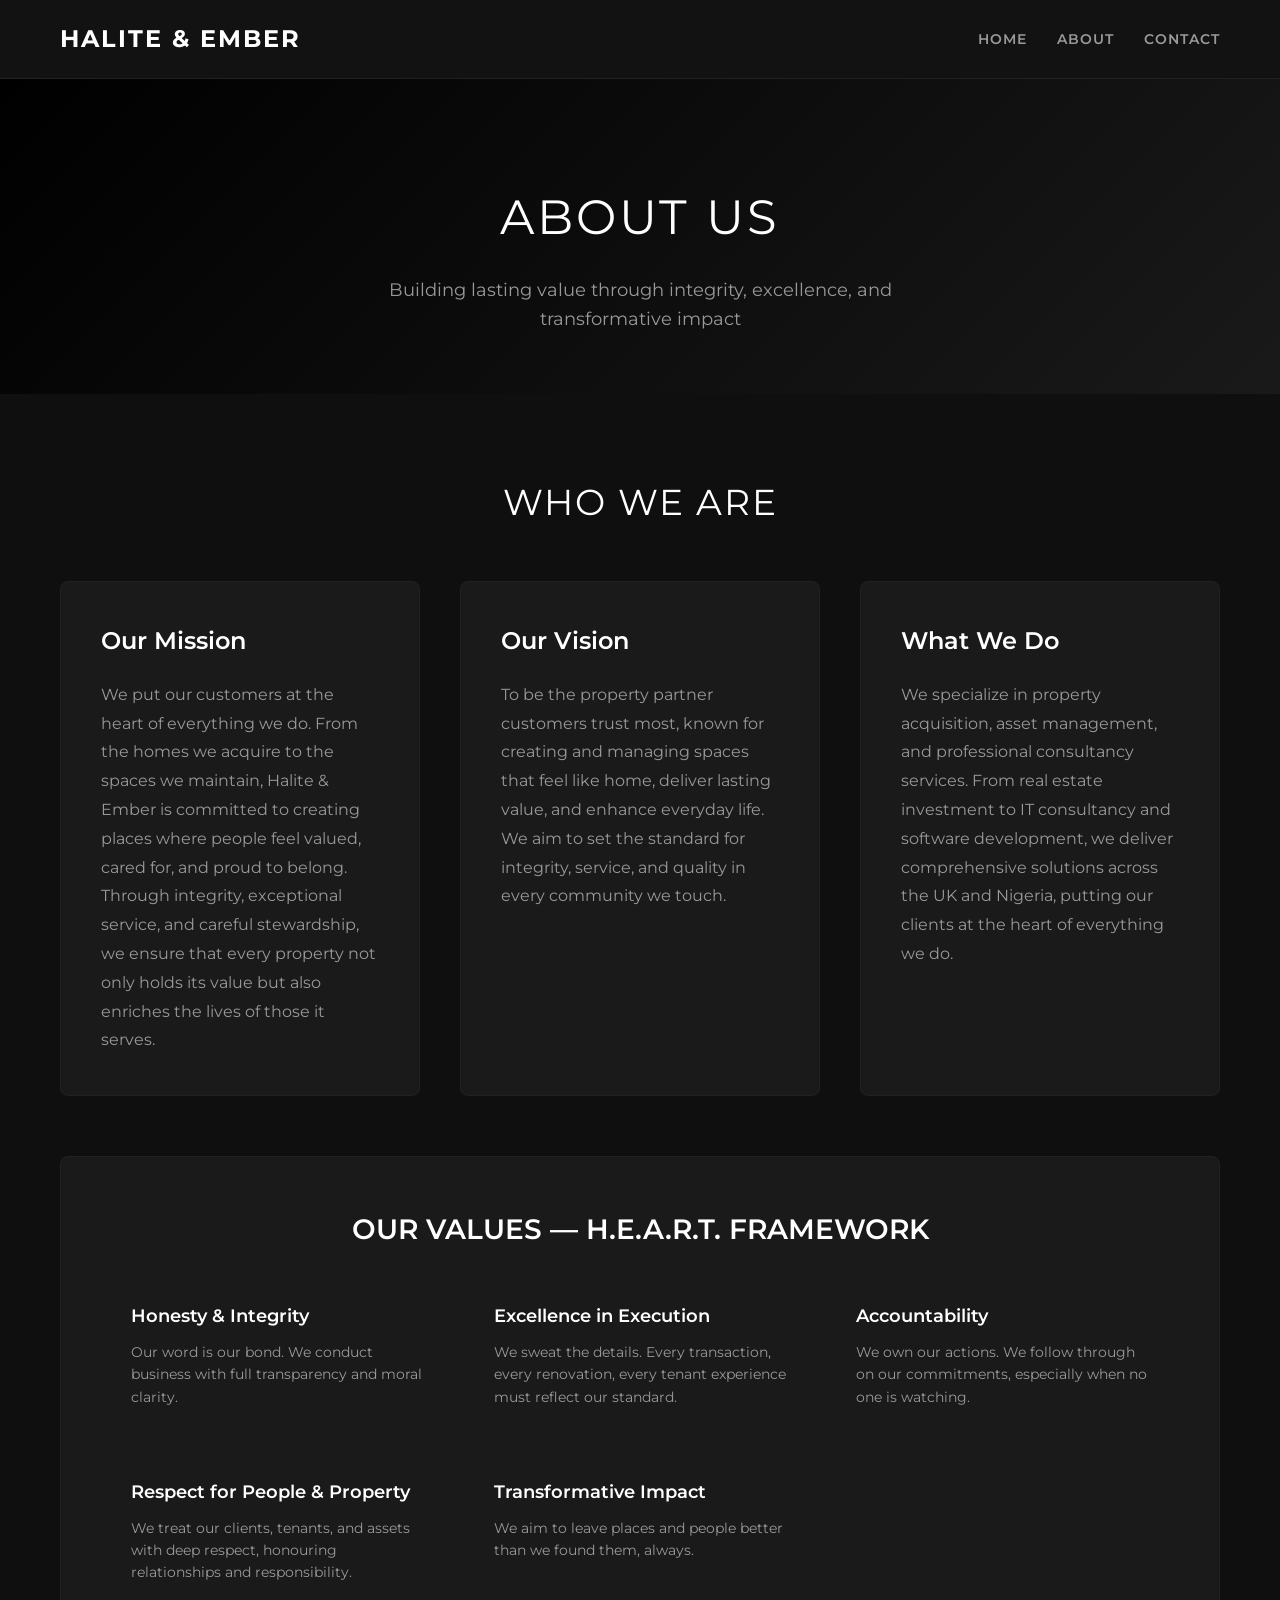
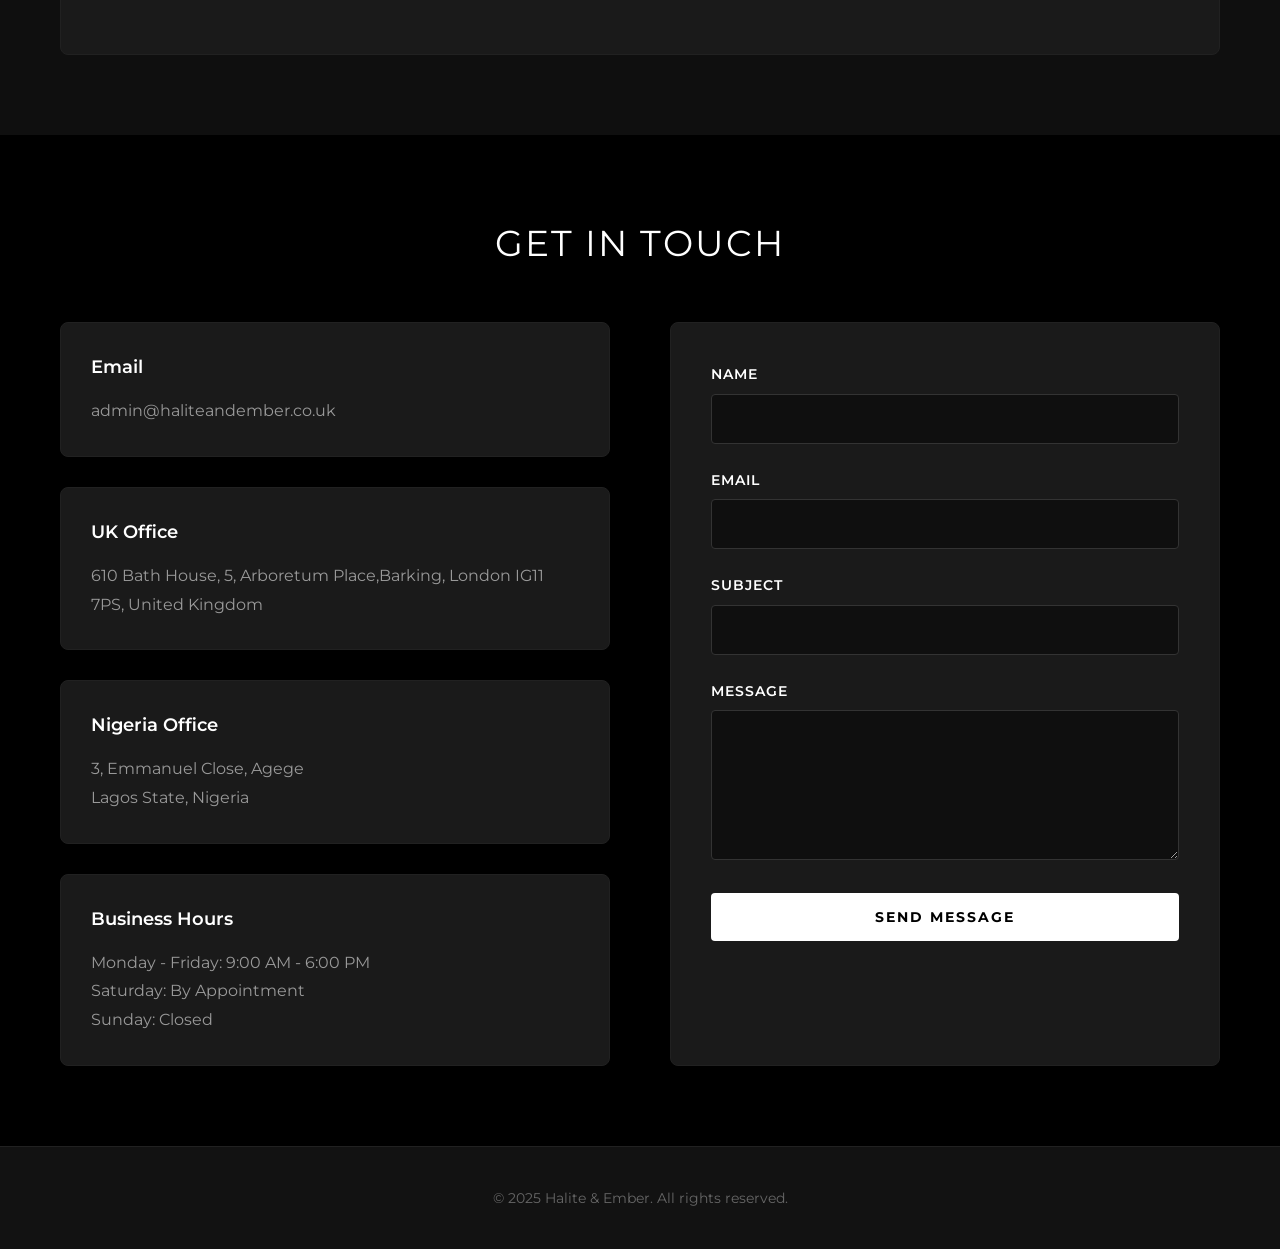
==== about/index.html @ 89ca10cd "initial commit" ====
<!DOCTYPE html>
<html lang="en">
<head>
    <meta charset="UTF-8">
    <meta name="viewport" content="width=device-width, initial-scale=1.0">
    <title>About & Contact | Halite & Ember</title>
    
    <!--=============== GOOGLE FONTS ===============-->
    <link href="https://fonts.googleapis.com/css2?family=Montserrat:wght@400;600;700&display=swap" rel="stylesheet">
    
    <style>
        :root {
            --title-color: hsl(0, 0%, 100%);
            --text-color: hsl(0, 0%, 60%);
            --body-color: hsl(0, 0%, 0%);
            --card-bg: hsl(0, 0%, 10%);
            --border-color: hsl(0, 0%, 13%);
            --hover-border: hsl(0, 0%, 27%);
            
            --body-font: "Montserrat", sans-serif;
            --font-regular: 400;
            --font-semi-bold: 600;
            --font-bold: 700;
        }

        * {
            margin: 0;
            padding: 0;
            box-sizing: border-box;
        }

        body {
            font-family: var(--body-font);
            background: var(--body-color);
            color: var(--text-color);
            line-height: 1.6;
            font-weight: var(--font-regular);
        }

        .container {
            max-width: 1200px;
            margin: 0 auto;
            padding: 0 20px;
        }

        /* Header */
        header {
            background: hsl(0, 0%, 7%);
            padding: 20px 0;
            border-bottom: 1px solid var(--border-color);
        }

        nav {
            display: flex;
            justify-content: space-between;
            align-items: center;
        }

        .logo {
            font-size: 24px;
            font-weight: var(--font-bold);
            color: var(--title-color);
            text-decoration: none;
            letter-spacing: 2px;
        }

        .nav-links {
            display: flex;
            gap: 30px;
            list-style: none;
        }

        .nav-links a {
            color: var(--text-color);
            text-decoration: none;
            font-size: 14px;
            font-weight: var(--font-semi-bold);
            letter-spacing: 1px;
            transition: color 0.3s;
        }

        .nav-links a:hover {
            color: var(--title-color);
        }

        /* Hero Section */
        .hero {
            padding: 100px 0 60px;
            text-align: center;
            background: linear-gradient(135deg, var(--body-color) 0%, hsl(0, 0%, 10%) 100%);
        }

        .hero h1 {
            font-size: 48px;
            margin-bottom: 20px;
            color: var(--title-color);
            font-weight: var(--font-regular);
            letter-spacing: 3px;
        }

        .hero p {
            font-size: 18px;
            color: var(--text-color);
            max-width: 600px;
            margin: 0 auto;
        }

        /* About Section */
        .about {
            padding: 80px 0;
            background: hsl(0, 0%, 6%);
        }

        .section-title {
            font-size: 36px;
            margin-bottom: 50px;
            text-align: center;
            color: var(--title-color);
            font-weight: var(--font-regular);
            letter-spacing: 2px;
        }

        .about-grid {
            display: grid;
            grid-template-columns: repeat(auto-fit, minmax(300px, 1fr));
            gap: 40px;
            margin-bottom: 60px;
        }

        .about-card {
            background: var(--card-bg);
            padding: 40px;
            border-radius: 8px;
            border: 1px solid var(--border-color);
            transition: transform 0.3s, border-color 0.3s;
        }

        .about-card:hover {
            transform: translateY(-5px);
            border-color: var(--hover-border);
        }

        .about-card h3 {
            font-size: 24px;
            margin-bottom: 20px;
            color: var(--title-color);
            font-weight: var(--font-semi-bold);
        }

        .about-card p {
            color: var(--text-color);
            line-height: 1.8;
        }

        .values {
            background: var(--card-bg);
            padding: 50px;
            border-radius: 8px;
            border: 1px solid var(--border-color);
        }

        .values h3 {
            font-size: 28px;
            margin-bottom: 30px;
            color: var(--title-color);
            text-align: center;
            font-weight: var(--font-semi-bold);
        }

        .values-list {
            display: grid;
            grid-template-columns: repeat(auto-fit, minmax(250px, 1fr));
            gap: 30px;
        }

        .value-item {
            padding: 20px;
        }

        .value-item h4 {
            font-size: 18px;
            margin-bottom: 10px;
            color: var(--title-color);
            font-weight: var(--font-semi-bold);
        }

        .value-item p {
            color: var(--text-color);
            font-size: 14px;
        }

        /* Contact Section */
        .contact {
            padding: 80px 0;
            background: var(--body-color);
        }

        .contact-grid {
            display: grid;
            grid-template-columns: 1fr 1fr;
            gap: 60px;
            margin-top: 50px;
        }

        .contact-info {
            display: flex;
            flex-direction: column;
            gap: 30px;
        }

        .info-item {
            background: var(--card-bg);
            padding: 30px;
            border-radius: 8px;
            border: 1px solid var(--border-color);
        }

        .info-item h4 {
            font-size: 18px;
            margin-bottom: 15px;
            color: var(--title-color);
            font-weight: var(--font-semi-bold);
        }

        .info-item p {
            color: var(--text-color);
            line-height: 1.8;
        }

        .info-item a {
            color: var(--text-color);
            text-decoration: none;
            transition: color 0.3s;
        }

        .info-item a:hover {
            color: var(--title-color);
        }

        /* Form */
        .contact-form {
            background: var(--card-bg);
            padding: 40px;
            border-radius: 8px;
            border: 1px solid var(--border-color);
        }

        .form-group {
            margin-bottom: 25px;
        }

        .form-group label {
            display: block;
            margin-bottom: 8px;
            color: var(--title-color);
            font-size: 14px;
            font-weight: var(--font-semi-bold);
            letter-spacing: 1px;
        }

        .form-group input,
        .form-group textarea {
            width: 100%;
            padding: 15px;
            background: hsl(0, 0%, 6%);
            border: 1px solid hsl(0, 0%, 20%);
            border-radius: 4px;
            color: var(--title-color);
            font-size: 14px;
            font-family: var(--body-font);
            transition: border-color 0.3s;
        }

        .form-group input:focus,
        .form-group textarea:focus {
            outline: none;
            border-color: hsl(0, 0%, 33%);
        }

        .form-group textarea {
            min-height: 150px;
            resize: vertical;
        }

        .submit-btn {
            width: 100%;
            padding: 15px;
            background: var(--title-color);
            color: var(--body-color);
            border: none;
            border-radius: 4px;
            font-size: 14px;
            font-weight: var(--font-bold);
            font-family: var(--body-font);
            letter-spacing: 2px;
            cursor: pointer;
            transition: background 0.3s;
        }

        .submit-btn:hover {
            background: hsl(0, 0%, 90%);
        }

        /* Footer */
        footer {
            background: hsl(0, 0%, 7%);
            padding: 40px 0;
            text-align: center;
            border-top: 1px solid var(--border-color);
        }

        footer p {
            color: hsl(0, 0%, 40%);
            font-size: 14px;
        }

        /* Responsive */
        @media (max-width: 768px) {
            .hero h1 {
                font-size: 32px;
            }

            .contact-grid {
                grid-template-columns: 1fr;
            }

            .nav-links {
                gap: 15px;
            }
        }
    </style>
</head>
<body>
    <!-- Header -->
    <header>
        <nav class="container">
            <a href="/" class="logo">HALITE & EMBER</a>
            <ul class="nav-links">
                <li><a href="/">HOME</a></li>
                <li><a href="#about">ABOUT</a></li>
                <li><a href="#contact">CONTACT</a></li>
            </ul>
        </nav>
    </header>

    <!-- Hero -->
    <section class="hero">
        <div class="container">
            <h1>ABOUT US</h1>
            <p>Building lasting value through integrity, excellence, and transformative impact</p>
        </div>
    </section>

    <!-- About Section -->
    <section class="about" id="about">
        <div class="container">
            <h2 class="section-title">WHO WE ARE</h2>
            
            <div class="about-grid">
                <div class="about-card">
                    <h3>Our Mission</h3>
                    <p>We put our customers at the heart of everything we do. From the homes we acquire to the spaces we maintain, Halite & Ember is committed to creating places where people feel valued, cared for, and proud to belong. Through integrity, exceptional service, and careful stewardship, we ensure that every property not only holds its value but also enriches the lives of those it serves.</p>
                </div>

                <div class="about-card">
                    <h3>Our Vision</h3>
                    <p>To be the property partner customers trust most, known for creating and managing spaces that feel like home, deliver lasting value, and enhance everyday life. We aim to set the standard for integrity, service, and quality in every community we touch.</p>
                </div>

                <div class="about-card">
                    <h3>What We Do</h3>
                    <p>We specialize in property acquisition, asset management, and professional consultancy services. From real estate investment to IT consultancy and software development, we deliver comprehensive solutions across the UK and Nigeria, putting our clients at the heart of everything we do.</p>
                </div>
            </div>

            <div class="values">
                <h3>OUR VALUES — H.E.A.R.T. FRAMEWORK</h3>
                <div class="values-list">
                    <div class="value-item">
                        <h4>Honesty & Integrity</h4>
                        <p>Our word is our bond. We conduct business with full transparency and moral clarity.</p>
                    </div>
                    <div class="value-item">
                        <h4>Excellence in Execution</h4>
                        <p>We sweat the details. Every transaction, every renovation, every tenant experience must reflect our standard.</p>
                    </div>
                    <div class="value-item">
                        <h4>Accountability</h4>
                        <p>We own our actions. We follow through on our commitments, especially when no one is watching.</p>
                    </div>
                    <div class="value-item">
                        <h4>Respect for People & Property</h4>
                        <p>We treat our clients, tenants, and assets with deep respect, honouring relationships and responsibility.</p>
                    </div>
                    <div class="value-item">
                        <h4>Transformative Impact</h4>
                        <p>We aim to leave places and people better than we found them, always.</p>
                    </div>
                </div>
            </div>
        </div>
    </section>

    <!-- Contact Section -->
    <section class="contact" id="contact">
        <div class="container">
            <h2 class="section-title">GET IN TOUCH</h2>
            
            <div class="contact-grid">
                <div class="contact-info">
                    <div class="info-item">
                        <h4>Email</h4>
                        <p><a href="mailto:admin@haliteandember.co.uk">admin@haliteandember.co.uk</a></p>
                    </div>

                    <div class="info-item">
                        <h4>UK Office</h4>
                        <p>
                            610 Bath House, 5, Arboretum Place,Barking, 
                            London IG11 7PS, United Kingdom
                        </p>
                    </div>

                    <div class="info-item">
                        <h4>Nigeria Office</h4>
                        <p>3, Emmanuel Close, Agege<br>Lagos State, Nigeria</p>
                    </div>

                    <div class="info-item">
                        <h4>Business Hours</h4>
                        <p>Monday - Friday: 9:00 AM - 6:00 PM<br>
                        Saturday: By Appointment<br>
                        Sunday: Closed</p>
                    </div>
                </div>

                <div class="contact-form">
                    <form>
                        <div class="form-group">
                            <label for="name">NAME</label>
                            <input type="text" id="name" name="name" required>
                        </div>

                        <div class="form-group">
                            <label for="email">EMAIL</label>
                            <input type="email" id="email" name="email" required>
                        </div>

                        <div class="form-group">
                            <label for="subject">SUBJECT</label>
                            <input type="text" id="subject" name="subject" required>
                        </div>

                        <div class="form-group">
                            <label for="message">MESSAGE</label>
                            <textarea id="message" name="message" required></textarea>
                        </div>

                        <button type="submit" class="submit-btn">SEND MESSAGE</button>
                    </form>
                </div>
            </div>
        </div>
    </section>

    <!-- Footer -->
    <footer>
        <div class="container">
            <p>&copy; 2025 Halite & Ember. All rights reserved.</p>
        </div>
    </footer>
</body>
</html>
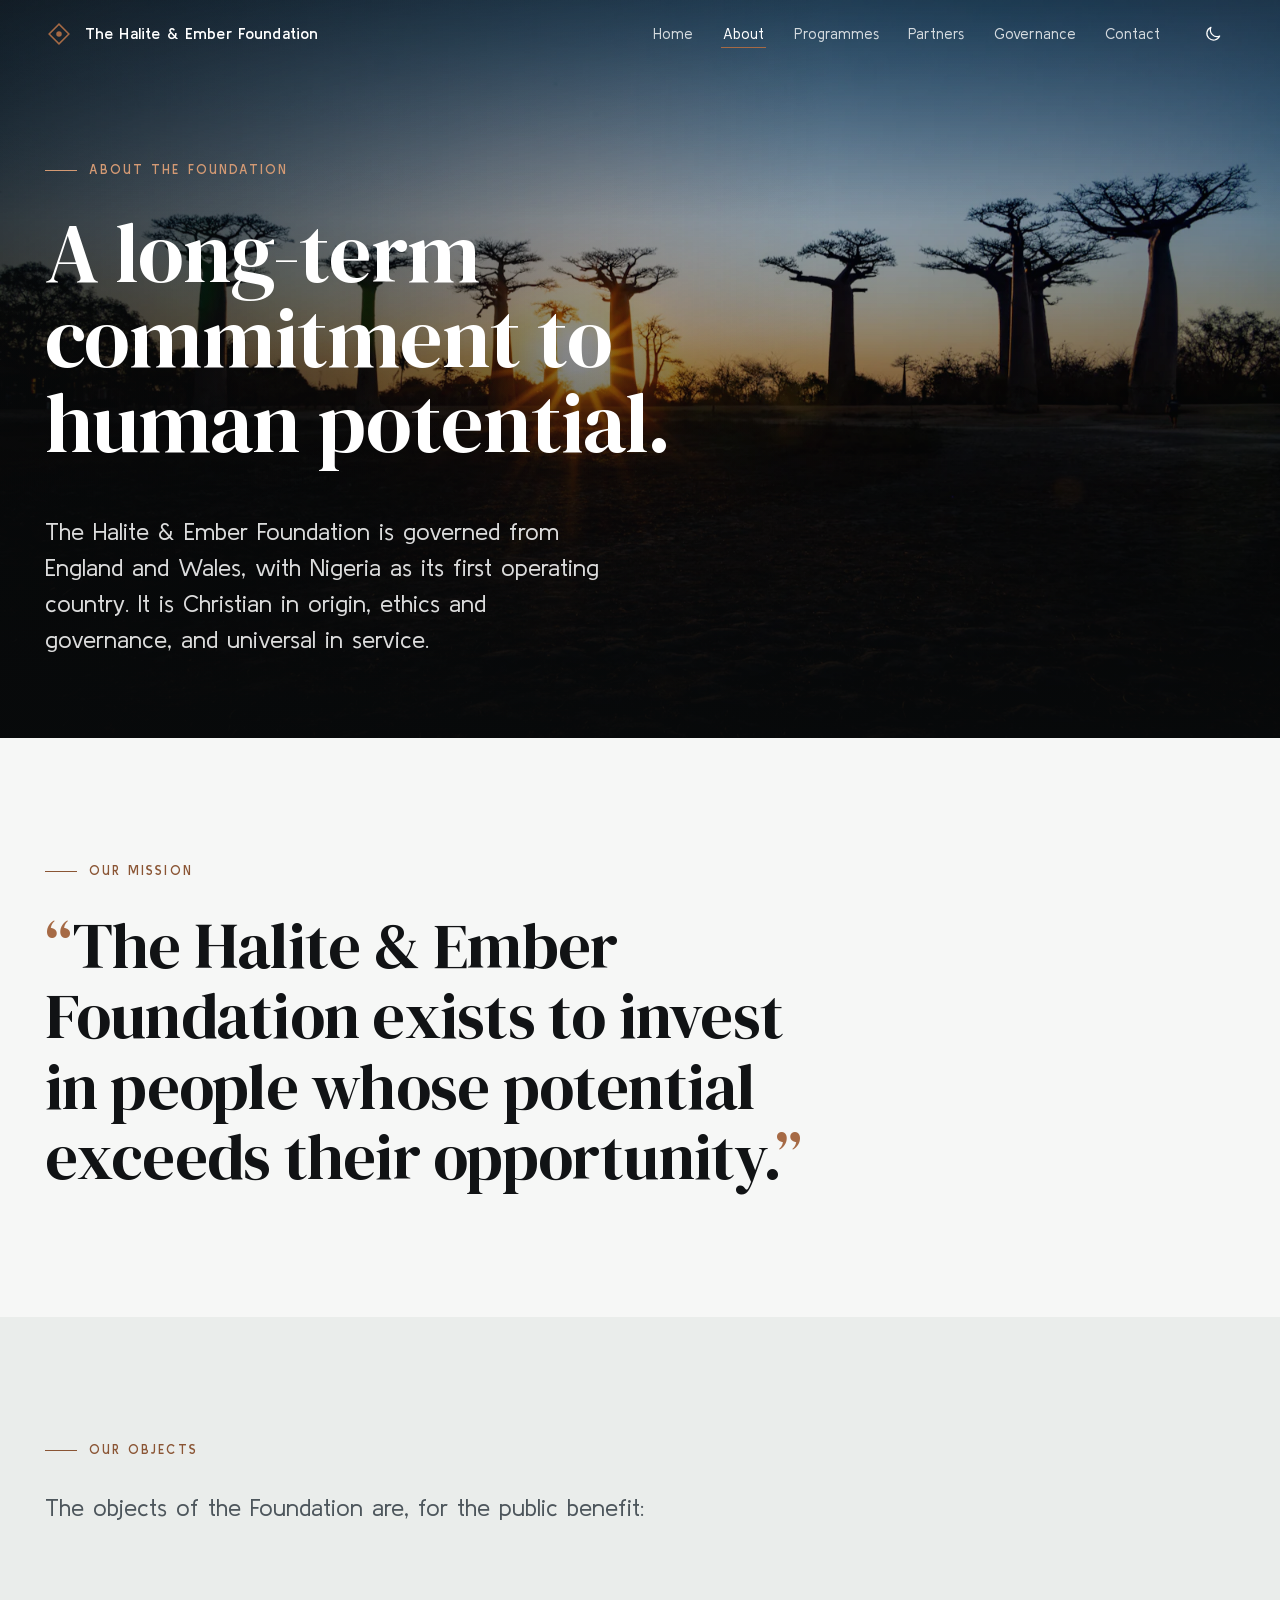
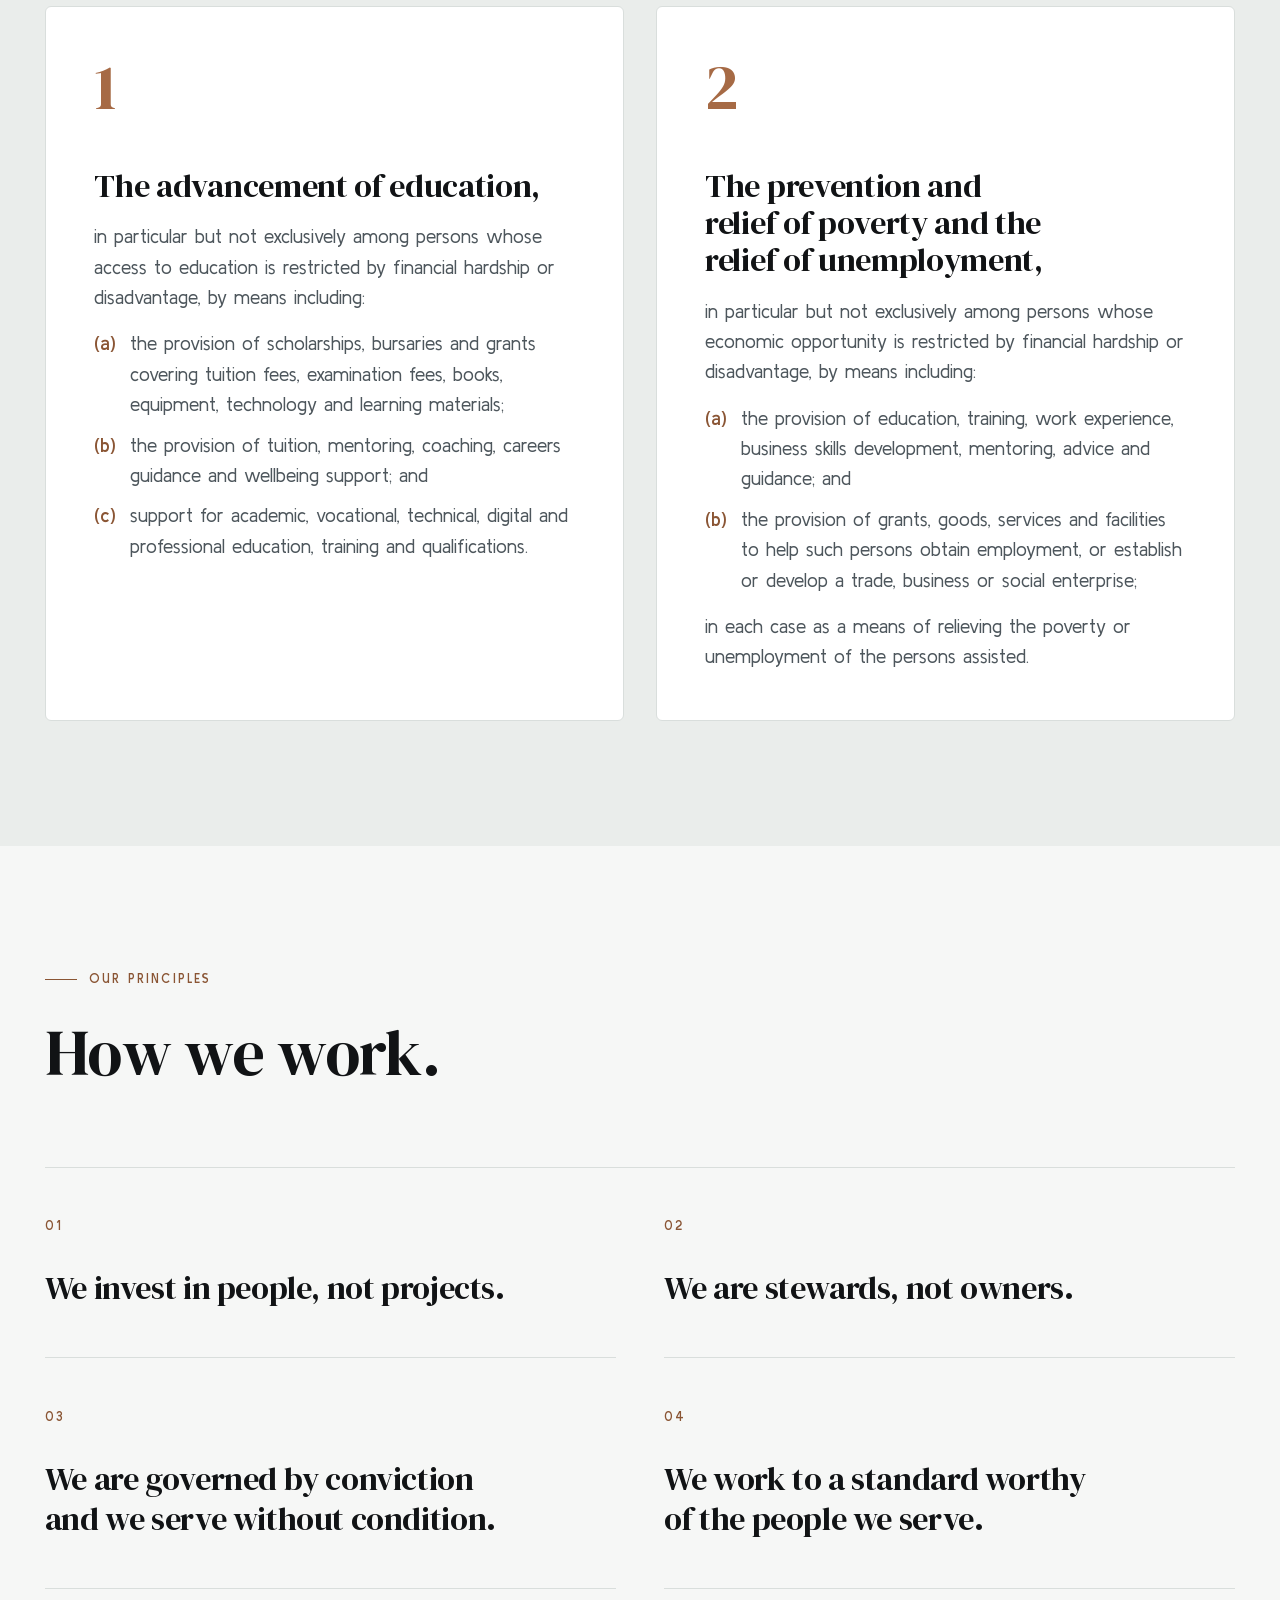
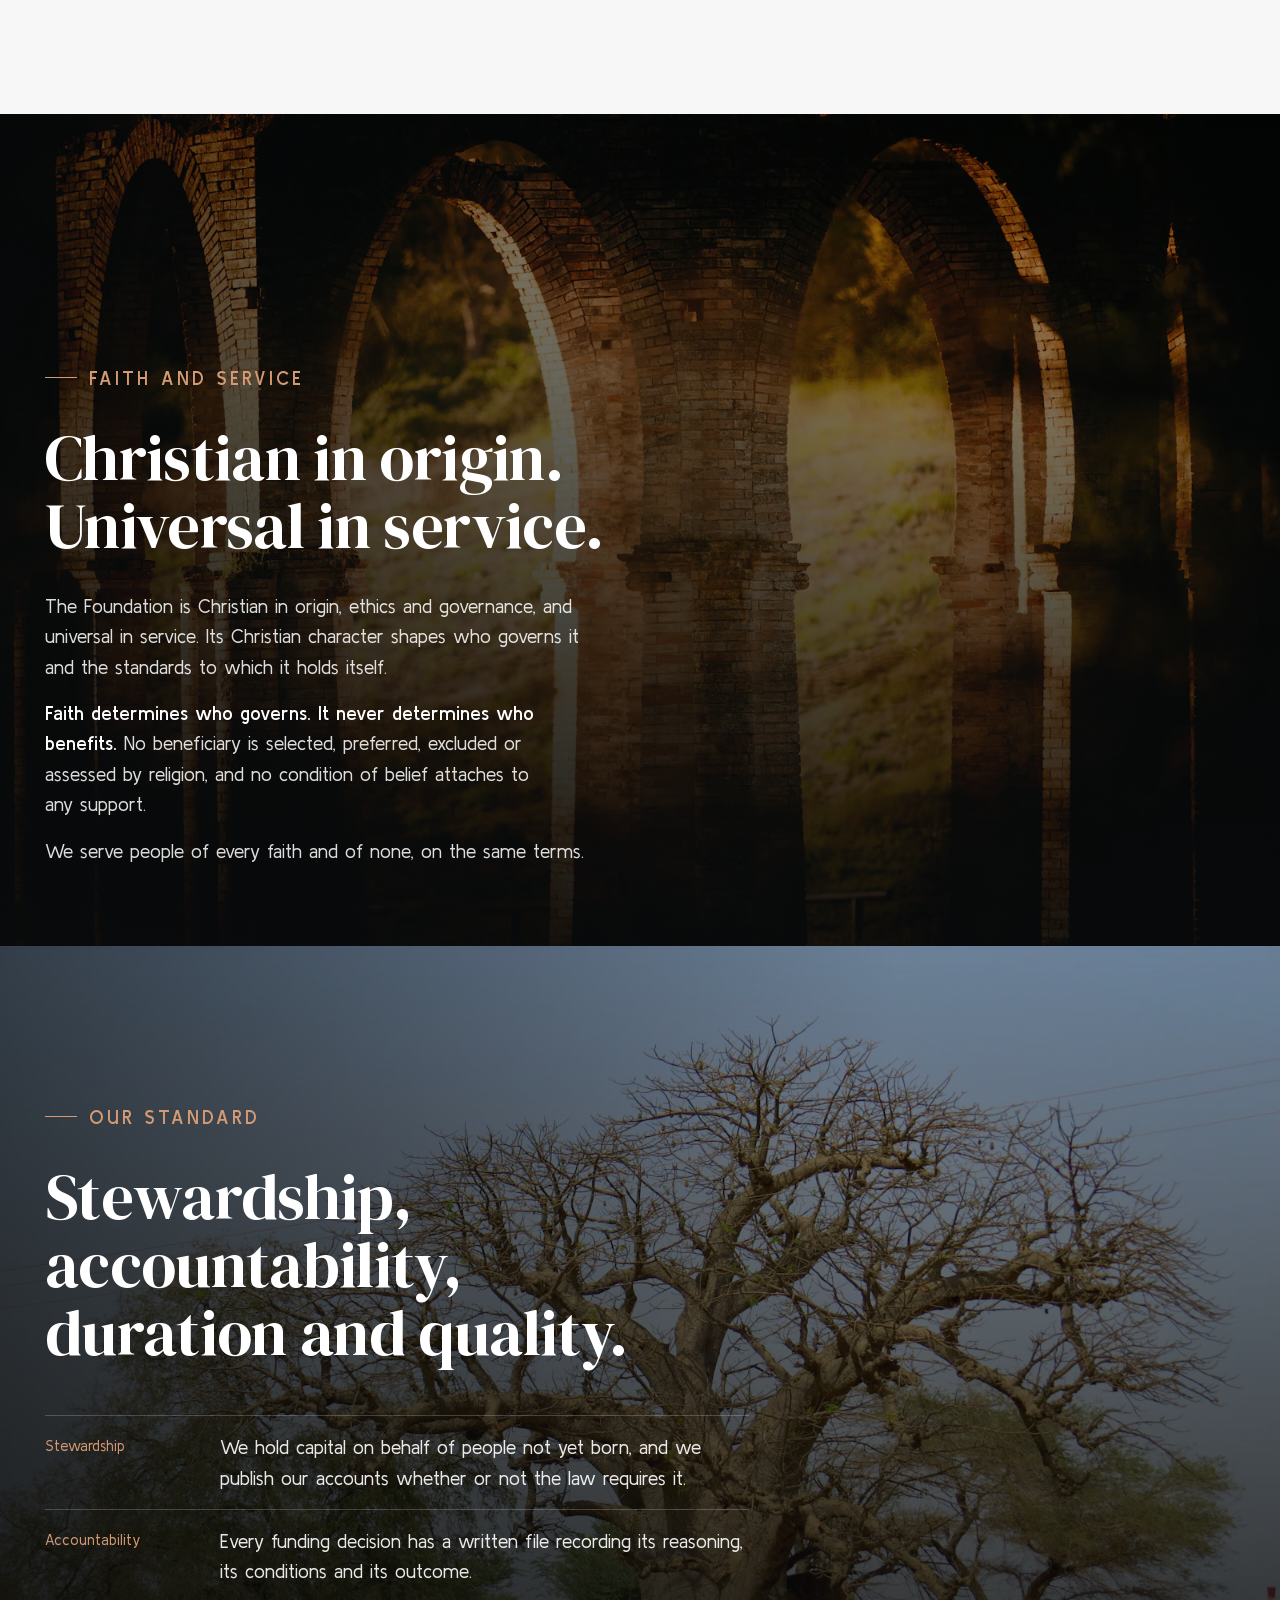
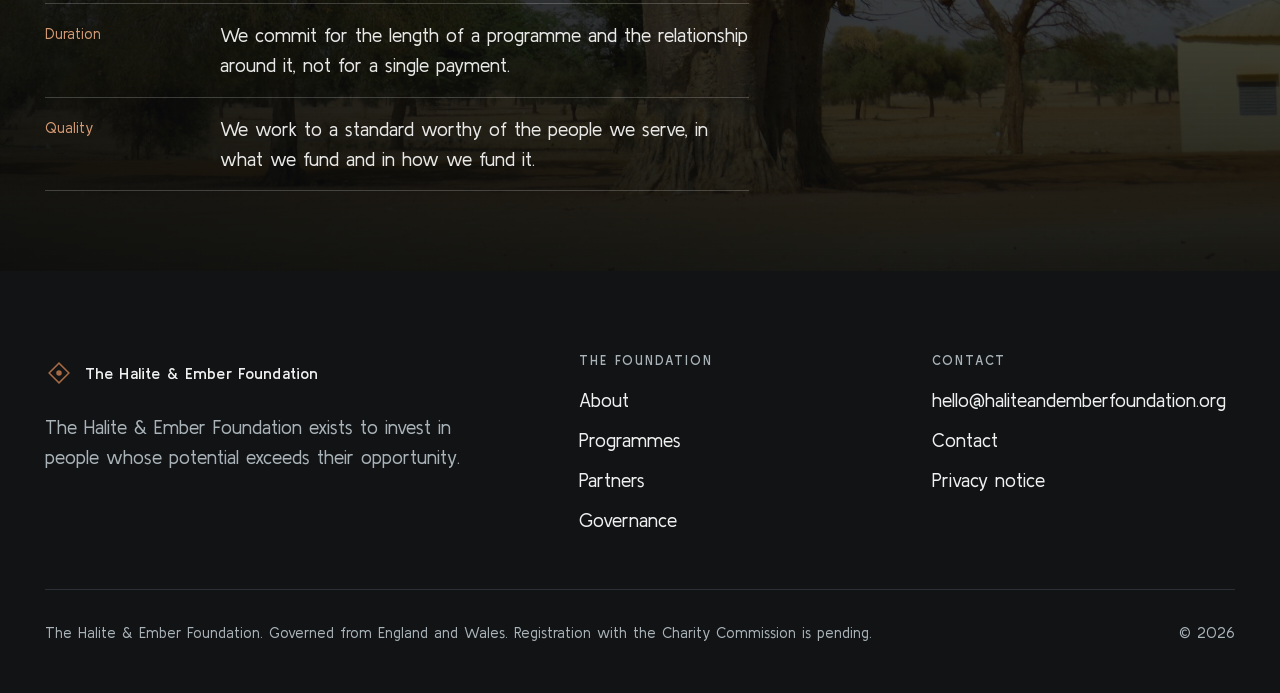
==== commit 54273c07: "feat: multi page Foundation site in the Ink & Mineral direction Replace the holding page with six se" ====
--- a/about/index.html
+++ b/about/index.html
@@ -1,473 +1,216 @@
 <!DOCTYPE html>
-<html lang="en">
+<html lang="en-GB">
 <head>
-    <meta charset="UTF-8">
-    <meta name="viewport" content="width=device-width, initial-scale=1.0">
-    <title>About & Contact | Halite & Ember</title>
-    
-    <!--=============== GOOGLE FONTS ===============-->
-    <link href="https://fonts.googleapis.com/css2?family=Montserrat:wght@400;600;700&display=swap" rel="stylesheet">
-    
-    <style>
-        :root {
-            --title-color: hsl(0, 0%, 100%);
-            --text-color: hsl(0, 0%, 60%);
-            --body-color: hsl(0, 0%, 0%);
-            --card-bg: hsl(0, 0%, 10%);
-            --border-color: hsl(0, 0%, 13%);
-            --hover-border: hsl(0, 0%, 27%);
-            
-            --body-font: "Montserrat", sans-serif;
-            --font-regular: 400;
-            --font-semi-bold: 600;
-            --font-bold: 700;
-        }
-
-        * {
-            margin: 0;
-            padding: 0;
-            box-sizing: border-box;
-        }
-
-        body {
-            font-family: var(--body-font);
-            background: var(--body-color);
-            color: var(--text-color);
-            line-height: 1.6;
-            font-weight: var(--font-regular);
-        }
-
-        .container {
-            max-width: 1200px;
-            margin: 0 auto;
-            padding: 0 20px;
-        }
-
-        /* Header */
-        header {
-            background: hsl(0, 0%, 7%);
-            padding: 20px 0;
-            border-bottom: 1px solid var(--border-color);
-        }
-
-        nav {
-            display: flex;
-            justify-content: space-between;
-            align-items: center;
-        }
-
-        .logo {
-            font-size: 24px;
-            font-weight: var(--font-bold);
-            color: var(--title-color);
-            text-decoration: none;
-            letter-spacing: 2px;
-        }
-
-        .nav-links {
-            display: flex;
-            gap: 30px;
-            list-style: none;
-        }
-
-        .nav-links a {
-            color: var(--text-color);
-            text-decoration: none;
-            font-size: 14px;
-            font-weight: var(--font-semi-bold);
-            letter-spacing: 1px;
-            transition: color 0.3s;
-        }
-
-        .nav-links a:hover {
-            color: var(--title-color);
-        }
-
-        /* Hero Section */
-        .hero {
-            padding: 100px 0 60px;
-            text-align: center;
-            background: linear-gradient(135deg, var(--body-color) 0%, hsl(0, 0%, 10%) 100%);
-        }
-
-        .hero h1 {
-            font-size: 48px;
-            margin-bottom: 20px;
-            color: var(--title-color);
-            font-weight: var(--font-regular);
-            letter-spacing: 3px;
-        }
-
-        .hero p {
-            font-size: 18px;
-            color: var(--text-color);
-            max-width: 600px;
-            margin: 0 auto;
-        }
-
-        /* About Section */
-        .about {
-            padding: 80px 0;
-            background: hsl(0, 0%, 6%);
-        }
-
-        .section-title {
-            font-size: 36px;
-            margin-bottom: 50px;
-            text-align: center;
-            color: var(--title-color);
-            font-weight: var(--font-regular);
-            letter-spacing: 2px;
-        }
-
-        .about-grid {
-            display: grid;
-            grid-template-columns: repeat(auto-fit, minmax(300px, 1fr));
-            gap: 40px;
-            margin-bottom: 60px;
-        }
-
-        .about-card {
-            background: var(--card-bg);
-            padding: 40px;
-            border-radius: 8px;
-            border: 1px solid var(--border-color);
-            transition: transform 0.3s, border-color 0.3s;
-        }
-
-        .about-card:hover {
-            transform: translateY(-5px);
-            border-color: var(--hover-border);
-        }
-
-        .about-card h3 {
-            font-size: 24px;
-            margin-bottom: 20px;
-            color: var(--title-color);
-            font-weight: var(--font-semi-bold);
-        }
-
-        .about-card p {
-            color: var(--text-color);
-            line-height: 1.8;
-        }
-
-        .values {
-            background: var(--card-bg);
-            padding: 50px;
-            border-radius: 8px;
-            border: 1px solid var(--border-color);
-        }
-
-        .values h3 {
-            font-size: 28px;
-            margin-bottom: 30px;
-            color: var(--title-color);
-            text-align: center;
-            font-weight: var(--font-semi-bold);
-        }
-
-        .values-list {
-            display: grid;
-            grid-template-columns: repeat(auto-fit, minmax(250px, 1fr));
-            gap: 30px;
-        }
-
-        .value-item {
-            padding: 20px;
-        }
-
-        .value-item h4 {
-            font-size: 18px;
-            margin-bottom: 10px;
-            color: var(--title-color);
-            font-weight: var(--font-semi-bold);
-        }
-
-        .value-item p {
-            color: var(--text-color);
-            font-size: 14px;
-        }
-
-        /* Contact Section */
-        .contact {
-            padding: 80px 0;
-            background: var(--body-color);
-        }
-
-        .contact-grid {
-            display: grid;
-            grid-template-columns: 1fr 1fr;
-            gap: 60px;
-            margin-top: 50px;
-        }
-
-        .contact-info {
-            display: flex;
-            flex-direction: column;
-            gap: 30px;
-        }
-
-        .info-item {
-            background: var(--card-bg);
-            padding: 30px;
-            border-radius: 8px;
-            border: 1px solid var(--border-color);
-        }
-
-        .info-item h4 {
-            font-size: 18px;
-            margin-bottom: 15px;
-            color: var(--title-color);
-            font-weight: var(--font-semi-bold);
-        }
-
-        .info-item p {
-            color: var(--text-color);
-            line-height: 1.8;
-        }
-
-        .info-item a {
-            color: var(--text-color);
-            text-decoration: none;
-            transition: color 0.3s;
-        }
-
-        .info-item a:hover {
-            color: var(--title-color);
-        }
-
-        /* Form */
-        .contact-form {
-            background: var(--card-bg);
-            padding: 40px;
-            border-radius: 8px;
-            border: 1px solid var(--border-color);
-        }
-
-        .form-group {
-            margin-bottom: 25px;
-        }
-
-        .form-group label {
-            display: block;
-            margin-bottom: 8px;
-            color: var(--title-color);
-            font-size: 14px;
-            font-weight: var(--font-semi-bold);
-            letter-spacing: 1px;
-        }
-
-        .form-group input,
-        .form-group textarea {
-            width: 100%;
-            padding: 15px;
-            background: hsl(0, 0%, 6%);
-            border: 1px solid hsl(0, 0%, 20%);
-            border-radius: 4px;
-            color: var(--title-color);
-            font-size: 14px;
-            font-family: var(--body-font);
-            transition: border-color 0.3s;
-        }
-
-        .form-group input:focus,
-        .form-group textarea:focus {
-            outline: none;
-            border-color: hsl(0, 0%, 33%);
-        }
-
-        .form-group textarea {
-            min-height: 150px;
-            resize: vertical;
-        }
-
-        .submit-btn {
-            width: 100%;
-            padding: 15px;
-            background: var(--title-color);
-            color: var(--body-color);
-            border: none;
-            border-radius: 4px;
-            font-size: 14px;
-            font-weight: var(--font-bold);
-            font-family: var(--body-font);
-            letter-spacing: 2px;
-            cursor: pointer;
-            transition: background 0.3s;
-        }
-
-        .submit-btn:hover {
-            background: hsl(0, 0%, 90%);
-        }
-
-        /* Footer */
-        footer {
-            background: hsl(0, 0%, 7%);
-            padding: 40px 0;
-            text-align: center;
-            border-top: 1px solid var(--border-color);
-        }
-
-        footer p {
-            color: hsl(0, 0%, 40%);
-            font-size: 14px;
-        }
-
-        /* Responsive */
-        @media (max-width: 768px) {
-            .hero h1 {
-                font-size: 32px;
-            }
-
-            .contact-grid {
-                grid-template-columns: 1fr;
-            }
-
-            .nav-links {
-                gap: 15px;
-            }
-        }
-    </style>
+<meta charset="utf-8">
+<meta name="viewport" content="width=device-width, initial-scale=1">
+<title>About &bull; The Halite &amp; Ember Foundation</title>
+<meta name="description" content="The mission, charitable objects and principles of the Halite &amp; Ember Foundation: Christian in origin, ethics and governance, and universal in service.">
+<link rel="canonical" href="https://haliteandemberfoundation.org/about/">
+<meta property="og:type" content="website">
+<meta property="og:site_name" content="The Halite &amp; Ember Foundation">
+<meta property="og:title" content="About the Halite &amp; Ember Foundation">
+<meta property="og:description" content="A long-term commitment to human potential.">
+<meta property="og:url" content="https://haliteandemberfoundation.org/about/">
+<meta property="og:image" content="https://haliteandemberfoundation.org/assets/img/baobab-sunset-1600.webp">
+<meta name="theme-color" content="#111315">
+<link rel="icon" href="/favicon.svg" type="image/svg+xml">
+<link rel="preload" href="/assets/fonts/dm-serif-display-400.woff2" as="font" type="font/woff2" crossorigin>
+<link rel="preload" href="/assets/fonts/kulim-park-400.woff2" as="font" type="font/woff2" crossorigin>
+<link rel="stylesheet" href="/assets/css/site.css">
+<script>try{var t=localStorage.getItem("hef-theme");if(t==="light"||t==="dark")document.documentElement.dataset.theme=t}catch(e){}</script>
+<script src="/assets/js/site.js" defer></script>
 </head>
 <body>
-    <!-- Header -->
-    <header>
-        <nav class="container">
-            <a href="/" class="logo">HALITE & EMBER</a>
-            <ul class="nav-links">
-                <li><a href="/">HOME</a></li>
-                <li><a href="#about">ABOUT</a></li>
-                <li><a href="#contact">CONTACT</a></li>
-            </ul>
-        </nav>
-    </header>
-
-    <!-- Hero -->
-    <section class="hero">
-        <div class="container">
-            <h1>ABOUT US</h1>
-            <p>Building lasting value through integrity, excellence, and transformative impact</p>
-        </div>
-    </section>
-
-    <!-- About Section -->
-    <section class="about" id="about">
-        <div class="container">
-            <h2 class="section-title">WHO WE ARE</h2>
-            
-            <div class="about-grid">
-                <div class="about-card">
-                    <h3>Our Mission</h3>
-                    <p>We put our customers at the heart of everything we do. From the homes we acquire to the spaces we maintain, Halite & Ember is committed to creating places where people feel valued, cared for, and proud to belong. Through integrity, exceptional service, and careful stewardship, we ensure that every property not only holds its value but also enriches the lives of those it serves.</p>
-                </div>
-
-                <div class="about-card">
-                    <h3>Our Vision</h3>
-                    <p>To be the property partner customers trust most, known for creating and managing spaces that feel like home, deliver lasting value, and enhance everyday life. We aim to set the standard for integrity, service, and quality in every community we touch.</p>
-                </div>
-
-                <div class="about-card">
-                    <h3>What We Do</h3>
-                    <p>We specialize in property acquisition, asset management, and professional consultancy services. From real estate investment to IT consultancy and software development, we deliver comprehensive solutions across the UK and Nigeria, putting our clients at the heart of everything we do.</p>
-                </div>
-            </div>
-
-            <div class="values">
-                <h3>OUR VALUES — H.E.A.R.T. FRAMEWORK</h3>
-                <div class="values-list">
-                    <div class="value-item">
-                        <h4>Honesty & Integrity</h4>
-                        <p>Our word is our bond. We conduct business with full transparency and moral clarity.</p>
-                    </div>
-                    <div class="value-item">
-                        <h4>Excellence in Execution</h4>
-                        <p>We sweat the details. Every transaction, every renovation, every tenant experience must reflect our standard.</p>
-                    </div>
-                    <div class="value-item">
-                        <h4>Accountability</h4>
-                        <p>We own our actions. We follow through on our commitments, especially when no one is watching.</p>
-                    </div>
-                    <div class="value-item">
-                        <h4>Respect for People & Property</h4>
-                        <p>We treat our clients, tenants, and assets with deep respect, honouring relationships and responsibility.</p>
-                    </div>
-                    <div class="value-item">
-                        <h4>Transformative Impact</h4>
-                        <p>We aim to leave places and people better than we found them, always.</p>
-                    </div>
-                </div>
-            </div>
-        </div>
-    </section>
-
-    <!-- Contact Section -->
-    <section class="contact" id="contact">
-        <div class="container">
-            <h2 class="section-title">GET IN TOUCH</h2>
-            
-            <div class="contact-grid">
-                <div class="contact-info">
-                    <div class="info-item">
-                        <h4>Email</h4>
-                        <p><a href="mailto:admin@haliteandember.co.uk">admin@haliteandember.co.uk</a></p>
-                    </div>
-
-                    <div class="info-item">
-                        <h4>UK Office</h4>
-                        <p>
-                            610 Bath House, 5, Arboretum Place,Barking, 
-                            London IG11 7PS, United Kingdom
-                        </p>
-                    </div>
-
-                    <div class="info-item">
-                        <h4>Nigeria Office</h4>
-                        <p>3, Emmanuel Close, Agege<br>Lagos State, Nigeria</p>
-                    </div>
-
-                    <div class="info-item">
-                        <h4>Business Hours</h4>
-                        <p>Monday - Friday: 9:00 AM - 6:00 PM<br>
-                        Saturday: By Appointment<br>
-                        Sunday: Closed</p>
-                    </div>
-                </div>
-
-                <div class="contact-form">
-                    <form>
-                        <div class="form-group">
-                            <label for="name">NAME</label>
-                            <input type="text" id="name" name="name" required>
-                        </div>
-
-                        <div class="form-group">
-                            <label for="email">EMAIL</label>
-                            <input type="email" id="email" name="email" required>
-                        </div>
-
-                        <div class="form-group">
-                            <label for="subject">SUBJECT</label>
-                            <input type="text" id="subject" name="subject" required>
-                        </div>
-
-                        <div class="form-group">
-                            <label for="message">MESSAGE</label>
-                            <textarea id="message" name="message" required></textarea>
-                        </div>
-
-                        <button type="submit" class="submit-btn">SEND MESSAGE</button>
-                    </form>
-                </div>
-            </div>
-        </div>
-    </section>
-
-    <!-- Footer -->
-    <footer>
-        <div class="container">
-            <p>&copy; 2025 Halite & Ember. All rights reserved.</p>
-        </div>
-    </footer>
+<a class="skip-link" href="#main">Skip to content</a>
+
+<header class="site-header site-header--overlay">
+  <div class="wrap header-inner">
+    <a class="brand" href="/" aria-label="The Halite &amp; Ember Foundation, home">
+      <svg class="brand-mark" viewBox="0 0 28 28" aria-hidden="true"><rect x="7" y="7" width="14" height="14" transform="rotate(45 14 14)" fill="none" stroke="currentColor" stroke-width="1.5"/><circle cx="14" cy="14" r="2.75" fill="currentColor"/></svg>
+      <span>The Halite &amp; Ember <span class="brand-name-long">Foundation</span></span>
+    </a>
+    <nav aria-label="Main">
+      <ul class="nav-list">
+        <li><a class="nav-link" href="/">Home</a></li>
+        <li><a class="nav-link" href="/about/" aria-current="page">About</a></li>
+        <li><a class="nav-link" href="/programmes/">Programmes</a></li>
+        <li><a class="nav-link" href="/partners/">Partners</a></li>
+        <li><a class="nav-link" href="/governance/">Governance</a></li>
+        <li><a class="nav-link" href="/contact/">Contact</a></li>
+      </ul>
+    </nav>
+    <button class="icon-button theme-toggle" type="button" aria-label="Switch theme">
+      <svg class="icon-moon" viewBox="0 0 24 24" aria-hidden="true"><path d="M20 14.5A8 8 0 0 1 9.5 4a8 8 0 1 0 10.5 10.5Z" fill="none" stroke="currentColor" stroke-width="1.5" stroke-linejoin="round"/></svg>
+      <svg class="icon-sun" viewBox="0 0 24 24" aria-hidden="true"><circle cx="12" cy="12" r="4" fill="none" stroke="currentColor" stroke-width="1.5"/><path d="M12 2.5v2M12 19.5v2M2.5 12h2M19.5 12h2M5.3 5.3l1.4 1.4M17.3 17.3l1.4 1.4M5.3 18.7l1.4-1.4M17.3 6.7l1.4-1.4" stroke="currentColor" stroke-width="1.5" stroke-linecap="round"/></svg>
+    </button>
+    <button class="icon-button menu-toggle" type="button" aria-expanded="false" aria-controls="menu" aria-label="Open menu">
+      <span class="bars" aria-hidden="true"><span class="bar"></span><span class="bar"></span></span>
+    </button>
+  </div>
+</header>
+
+<div class="menu" id="menu">
+  <nav aria-label="Main, small screens">
+    <ol class="menu-list">
+      <li><a href="/"><span>01</span>Home</a></li>
+      <li><a href="/about/" aria-current="page"><span>02</span>About</a></li>
+      <li><a href="/programmes/"><span>03</span>Programmes</a></li>
+      <li><a href="/partners/"><span>04</span>Partners</a></li>
+      <li><a href="/governance/"><span>05</span>Governance</a></li>
+      <li><a href="/contact/"><span>06</span>Contact</a></li>
+    </ol>
+  </nav>
+  <div class="menu-foot">
+    <p>Write to us</p>
+    <a href="mailto:hello@haliteandemberfoundation.org">hello@haliteandemberfoundation.org</a>
+  </div>
+</div>
+
+<main id="main">
+  <section class="hero hero--page" aria-labelledby="page-title">
+    <div class="hero-media">
+      <img src="/assets/img/baobab-sunset-1600.webp"
+           srcset="/assets/img/baobab-sunset-800.webp 800w, /assets/img/baobab-sunset-1600.webp 1600w, /assets/img/baobab-sunset-2400.webp 2400w"
+           sizes="100vw" width="2400" height="1601" fetchpriority="high"
+           alt="Baobab trees silhouetted against the setting sun">
+    </div>
+    <div class="wrap">
+      <div class="hero-content">
+        <p class="eyebrow">About the Foundation</p>
+        <h1 id="page-title">A long-term commitment to human potential.</h1>
+        <p class="hero-mission">The Halite &amp; Ember Foundation is governed from England and Wales, with Nigeria as its first operating country. It is Christian in origin, ethics and governance, and universal in service.</p>
+      </div>
+    </div>
+  </section>
+
+  <section class="section" aria-labelledby="mission-title">
+    <div class="wrap" data-reveal>
+      <h2 id="mission-title" class="eyebrow">Our mission</h2>
+      <figure class="mission-quote">
+        <p>The Halite &amp; Ember Foundation exists to invest in people whose potential exceeds their opportunity.</p>
+      </figure>
+    </div>
+  </section>
+
+  <section class="section section--sunken" aria-labelledby="objects-title">
+    <div class="wrap">
+      <div class="section-head" data-reveal>
+        <h2 id="objects-title" class="eyebrow">Our objects</h2>
+        <p class="lede">The objects of the Foundation are, for the public benefit:</p>
+      </div>
+      <ol class="objects">
+        <li class="object" data-reveal>
+          <h3>The advancement of education,</h3>
+          <p>in particular but not exclusively among persons whose access to education is restricted by financial hardship or disadvantage, by means including:</p>
+          <ol class="object-means">
+            <li>the provision of scholarships, bursaries and grants covering tuition fees, examination fees, books, equipment, technology and learning materials;</li>
+            <li>the provision of tuition, mentoring, coaching, careers guidance and wellbeing support; and</li>
+            <li>support for academic, vocational, technical, digital and professional education, training and qualifications.</li>
+          </ol>
+        </li>
+        <li class="object" data-reveal="1">
+          <h3>The prevention and relief of poverty and the relief of unemployment,</h3>
+          <p>in particular but not exclusively among persons whose economic opportunity is restricted by financial hardship or disadvantage, by means including:</p>
+          <ol class="object-means">
+            <li>the provision of education, training, work experience, business skills development, mentoring, advice and guidance; and</li>
+            <li>the provision of grants, goods, services and facilities to help such persons obtain employment, or establish or develop a trade, business or social enterprise;</li>
+          </ol>
+          <p>in each case as a means of relieving the poverty or unemployment of the persons assisted.</p>
+        </li>
+      </ol>
+    </div>
+  </section>
+
+  <section class="section" aria-labelledby="principles-title">
+    <div class="wrap">
+      <div class="section-head" data-reveal>
+        <p class="eyebrow">Our principles</p>
+        <h2 id="principles-title" class="title">How we work.</h2>
+      </div>
+      <ol class="principles">
+        <li class="principle" data-reveal>
+          <h3>We invest in people, not projects.</h3>
+        </li>
+        <li class="principle" data-reveal="1">
+          <h3>We are stewards, not owners.</h3>
+        </li>
+        <li class="principle" data-reveal>
+          <h3>We are governed by conviction and we serve without condition.</h3>
+        </li>
+        <li class="principle" data-reveal="1">
+          <h3>We work to a standard worthy of the people we serve.</h3>
+        </li>
+      </ol>
+    </div>
+  </section>
+
+  <section class="media-band media-band--text" aria-labelledby="faith-title">
+    <img src="/assets/img/light-arches-1600.webp"
+           srcset="/assets/img/light-arches-800.webp 800w, /assets/img/light-arches-1600.webp 1600w, /assets/img/light-arches-2400.webp 2400w"
+           sizes="100vw" width="2400" height="1597" loading="lazy" decoding="async"
+           alt="Warm light falling through a row of stone arches">
+    <div class="wrap" data-reveal>
+      <p class="eyebrow">Faith and service</p>
+      <h2 id="faith-title">Christian in origin. Universal in service.</h2>
+      <p>The Foundation is Christian in origin, ethics and governance, and universal in service. Its Christian character shapes who governs it and the standards to which it holds itself.</p>
+      <p><strong>Faith determines who governs. It never determines who benefits.</strong> No beneficiary is selected, preferred, excluded or assessed by religion, and no condition of belief attaches to any support.</p>
+      <p>We serve people of every faith and of none, on the same terms.</p>
+    </div>
+  </section>
+
+  <section class="media-band media-band--text" aria-labelledby="standard-title">
+    <img src="/assets/img/baobab-tree-1600.webp"
+           srcset="/assets/img/baobab-tree-800.webp 800w, /assets/img/baobab-tree-1600.webp 1600w, /assets/img/baobab-tree-2400.webp 2400w"
+           sizes="100vw" width="2400" height="1800" loading="lazy" decoding="async"
+           alt="A great baobab tree standing alone on open ground">
+    <div class="wrap" data-reveal>
+      <p class="eyebrow">Our standard</p>
+      <h2 id="standard-title">Stewardship, accountability, duration and quality.</h2>
+      <dl class="facts">
+          <div><dt>Stewardship</dt><dd>We hold capital on behalf of people not yet born, and we publish our accounts whether or not the law requires it.</dd></div>
+          <div><dt>Accountability</dt><dd>Every funding decision has a written file recording its reasoning, its conditions and its outcome.</dd></div>
+          <div><dt>Duration</dt><dd>We commit for the length of a programme and the relationship around it, not for a single payment.</dd></div>
+          <div><dt>Quality</dt><dd>We work to a standard worthy of the people we serve, in what we fund and in how we fund it.</dd></div>
+        </dl>
+    </div>
+  </section>
+
+</main>
+
+<footer class="site-footer">
+  <div class="wrap">
+    <div class="footer-top">
+      <div class="footer-about">
+        <a class="brand" href="/">
+          <svg class="brand-mark" viewBox="0 0 28 28" aria-hidden="true"><rect x="7" y="7" width="14" height="14" transform="rotate(45 14 14)" fill="none" stroke="currentColor" stroke-width="1.5"/><circle cx="14" cy="14" r="2.75" fill="currentColor"/></svg>
+          <span>The Halite &amp; Ember Foundation</span>
+        </a>
+        <p class="footer-mission">The Halite &amp; Ember Foundation exists to invest in people whose potential exceeds their opportunity.</p>
+      </div>
+      <nav aria-label="Footer">
+        <p class="footer-heading">The Foundation</p>
+        <ul class="footer-links">
+          <li><a href="/about/">About</a></li>
+          <li><a href="/programmes/">Programmes</a></li>
+          <li><a href="/partners/">Partners</a></li>
+          <li><a href="/governance/">Governance</a></li>
+        </ul>
+      </nav>
+      <div>
+        <p class="footer-heading">Contact</p>
+        <ul class="footer-links">
+          <li><a href="mailto:hello@haliteandemberfoundation.org">hello@haliteandemberfoundation.org</a></li>
+          <li><a href="/contact/">Contact</a></li>
+          <li><a href="/privacy/">Privacy notice</a></li>
+        </ul>
+      </div>
+    </div>
+    <div class="footer-legal">
+      <!-- Charity number: when registration is complete, replace the line below with the registered status line and number. -->
+      <p>The Halite &amp; Ember Foundation. Governed from England and Wales. Registration with the Charity Commission is pending.</p>
+      <p>&copy; 2026</p>
+    </div>
+  </div>
+</footer>
 </body>
-</html>+</html>
--- a/assets/css/site.css
+++ b/assets/css/site.css
@@ -0,0 +1,1104 @@
+/* The Halite & Ember Foundation: site stylesheet.
+   DM Serif Display for headlines, Kulim Park for everything else, the
+   Ink & Mineral palette, fluid type and space.
+   Themes: light by default, dark from the system or from the toggle, which
+   sets data-theme on <html>. */
+
+/* Fonts ------------------------------------------------------------------ */
+
+@font-face {
+  font-family: "DM Serif Display";
+  src: url("/assets/fonts/dm-serif-display-400.woff2") format("woff2");
+  font-weight: 400;
+  font-style: normal;
+  font-display: swap;
+}
+@font-face {
+  font-family: "Kulim Park";
+  src: url("/assets/fonts/kulim-park-400.woff2") format("woff2");
+  font-weight: 400;
+  font-style: normal;
+  font-display: swap;
+}
+@font-face {
+  font-family: "Kulim Park";
+  src: url("/assets/fonts/kulim-park-600.woff2") format("woff2");
+  font-weight: 600;
+  font-style: normal;
+  font-display: swap;
+}
+
+/* Metrics matched to Kulim Park so the swap does not reflow the page. */
+@font-face {
+  font-family: "Kulim Fallback";
+  src: local("Arial"), local("Helvetica Neue"), local("Helvetica");
+  size-adjust: 97%;
+  ascent-override: 98%;
+  descent-override: 26%;
+  line-gap-override: 0%;
+}
+
+/* Tokens ----------------------------------------------------------------- */
+
+:root {
+  --ink: #111315;
+  --mineral: #526b78;
+  --cloud: #f3f5f4;
+  --moss: #687461;
+  --copper: #a66a45;
+
+  --bg: #f6f7f6;
+  --surface: #ffffff;
+  --sunken: #eaedeb;
+  --text: #111315;
+  --muted: #4d565c;
+  --line: #d9dedc;
+  --accent: #3f5663;
+  --accent-soft: #dfe6e9;
+  --copper-text: #8a5534;
+  --header-bg: rgb(246 247 246 / 0.82);
+
+  /* Always dark bands, the same in both themes. */
+  --band: #111315;
+  --band-text: #eef1f0;
+  --band-muted: #a9b3b8;
+  --band-line: #2a3035;
+
+  --font: "Kulim Park", "Kulim Fallback", system-ui, sans-serif;
+  --display: "DM Serif Display", Georgia, "Times New Roman", serif;
+
+  --step--1: clamp(0.875rem, 0.85rem + 0.1vw, 0.9375rem);
+  --step-0: clamp(1.0625rem, 1rem + 0.25vw, 1.1875rem);
+  --step-1: clamp(1.25rem, 1.15rem + 0.45vw, 1.5rem);
+  --step-2: clamp(1.5rem, 1.3rem + 0.9vw, 2.125rem);
+  --step-3: clamp(1.875rem, 1.5rem + 1.7vw, 3rem);
+  --step-4: clamp(2.25rem, 1.6rem + 3vw, 4.5rem);
+  --step-5: clamp(2.625rem, 1.7rem + 4.4vw, 6rem);
+
+  --space-2xs: 0.5rem;
+  --space-xs: 0.75rem;
+  --space-s: 1rem;
+  --space-m: clamp(1.5rem, 1.3rem + 0.8vw, 2rem);
+  --space-l: clamp(2rem, 1.6rem + 1.8vw, 3.25rem);
+  --space-xl: clamp(3rem, 2.2rem + 3.5vw, 5.5rem);
+  --space-2xl: clamp(4.5rem, 3rem + 6vw, 9rem);
+
+  --gutter: clamp(1rem, 0.4rem + 3vw, 3rem);
+  --max: 82rem;
+  --measure: 38rem;
+  --radius: 0.375rem;
+  --header-h: 4.25rem;
+  --ease: cubic-bezier(0.2, 0.7, 0.2, 1);
+
+  color-scheme: light;
+}
+
+@media (prefers-color-scheme: dark) {
+  :root:not([data-theme="light"]) {
+    --bg: #0e1012;
+    --surface: #15181b;
+    --sunken: #1b1f22;
+    --text: #edf0ef;
+    --muted: #a3adb2;
+    --line: #283036;
+    --accent: #9fb6c2;
+    --accent-soft: #1f2a30;
+    --copper-text: #d49a74;
+    --header-bg: rgb(14 16 18 / 0.8);
+    --band: #080a0b;
+    color-scheme: dark;
+  }
+}
+:root[data-theme="dark"] {
+  --bg: #0e1012;
+  --surface: #15181b;
+  --sunken: #1b1f22;
+  --text: #edf0ef;
+  --muted: #a3adb2;
+  --line: #283036;
+  --accent: #9fb6c2;
+  --accent-soft: #1f2a30;
+  --copper-text: #d49a74;
+  --header-bg: rgb(14 16 18 / 0.8);
+  --band: #080a0b;
+  color-scheme: dark;
+}
+
+/* Base ------------------------------------------------------------------- */
+
+*, *::before, *::after { box-sizing: border-box; }
+
+html {
+  -webkit-text-size-adjust: 100%;
+  text-size-adjust: 100%;
+  scroll-padding-top: calc(var(--header-h) + 1rem);
+}
+
+body {
+  margin: 0;
+  min-height: 100vh;
+  background: var(--bg);
+  color: var(--text);
+  font-family: var(--font);
+  font-size: var(--step-0);
+  font-weight: 400;
+  line-height: 1.6;
+  font-kerning: normal;
+  -webkit-font-smoothing: antialiased;
+  -moz-osx-font-smoothing: grayscale;
+  overflow-x: clip;
+  transition: background-color 300ms var(--ease), color 300ms var(--ease);
+}
+
+body.menu-open { overflow: hidden; }
+
+img, svg { display: block; max-width: 100%; }
+img { height: auto; }
+
+h1, h2, h3, h4 {
+  margin: 0;
+  font-weight: 400;
+  line-height: 1.06;
+  letter-spacing: -0.01em;
+  text-wrap: balance;
+}
+h3 { font-weight: 600; letter-spacing: -0.005em; line-height: 1.25; }
+
+/* Headlines and other display moments take the serif. Small headings and
+   every label stay in Kulim Park. */
+h1, h2,
+.principle h3, .card h3, .mission-quote p, .statement, .object::before,
+.object h3, .issuer, .email-display, .menu-list a {
+  font-family: var(--display);
+  font-weight: 400;
+  letter-spacing: -0.01em;
+}
+
+p { margin: 0; text-wrap: pretty; }
+p + p { margin-top: 1em; }
+
+ul, ol { margin: 0; padding: 0; }
+
+a {
+  color: inherit;
+  text-decoration-thickness: 1px;
+  text-underline-offset: 0.22em;
+}
+
+::selection { background: var(--copper); color: #fff; }
+
+:focus-visible {
+  outline: 2px solid var(--copper);
+  outline-offset: 3px;
+  border-radius: 2px;
+}
+
+.visually-hidden {
+  position: absolute !important;
+  width: 1px; height: 1px;
+  margin: -1px; padding: 0;
+  overflow: hidden;
+  clip: rect(0 0 0 0);
+  white-space: nowrap;
+  border: 0;
+}
+
+.skip-link {
+  position: absolute;
+  top: 0.75rem; left: 0.75rem;
+  z-index: 100;
+  padding: 0.75rem 1rem;
+  background: var(--ink);
+  color: #fff;
+  border-radius: var(--radius);
+  transform: translateY(-200%);
+}
+.skip-link:focus { transform: none; }
+
+/* Layout primitives ------------------------------------------------------ */
+
+.wrap {
+  width: 100%;
+  max-width: calc(var(--max) + var(--gutter) * 2);
+  margin-inline: auto;
+  padding-inline: var(--gutter);
+}
+
+.section { padding-block: var(--space-2xl); }
+.section--tight { padding-block: var(--space-xl); }
+.section--flush-top { padding-top: 0; }
+.section--sunken { background: var(--sunken); }
+
+.band {
+  background: var(--band);
+  color: var(--band-text);
+  --text: var(--band-text);
+  --muted: var(--band-muted);
+  --line: var(--band-line);
+  --surface: #181b1e;
+  --accent: #b5c7d0;
+  --accent-soft: #1f2a30;
+  --copper-text: #d49a74;
+}
+
+.eyebrow {
+  display: flex;
+  align-items: center;
+  gap: 0.75rem;
+  margin-bottom: var(--space-m);
+  color: var(--copper-text);
+  font-family: var(--font);
+  font-size: 0.8125rem;
+  font-weight: 600;
+  letter-spacing: 0.16em;
+  line-height: 1.3;
+  text-transform: uppercase;
+}
+.eyebrow::before {
+  content: "";
+  flex: none;
+  width: 2rem;
+  height: 1px;
+  background: currentColor;
+}
+
+.lede {
+  max-width: var(--measure);
+  color: var(--muted);
+  font-size: var(--step-1);
+  line-height: 1.5;
+}
+
+.prose { max-width: var(--measure); color: var(--muted); }
+.prose strong { color: var(--text); font-weight: 600; }
+
+.title { font-size: var(--step-4); }
+.subtitle { font-size: var(--step-3); }
+
+.split {
+  display: grid;
+  gap: var(--space-l);
+  align-items: center;
+}
+.split > * { min-width: 0; }
+@media (min-width: 56rem) {
+  .split { grid-template-columns: 1fr 1fr; gap: var(--space-xl); }
+  .split--reverse > :first-child { order: 2; }
+}
+
+.stack > * + * { margin-top: var(--space-m); }
+
+/* Buttons and links ------------------------------------------------------ */
+
+.button {
+  display: inline-flex;
+  align-items: center;
+  justify-content: center;
+  gap: 0.625rem;
+  min-height: 3rem;
+  padding: 0.75rem 1.5rem;
+  border: 1px solid transparent;
+  border-radius: 999px;
+  background: var(--text);
+  color: var(--bg);
+  font: inherit;
+  font-size: var(--step--1);
+  font-weight: 600;
+  letter-spacing: 0.01em;
+  text-decoration: none;
+  cursor: pointer;
+  transition: background-color 200ms var(--ease), color 200ms var(--ease), border-color 200ms var(--ease);
+}
+.button:hover { background: var(--copper); color: #fff; }
+.button--copper { background: var(--copper); color: #fff; }
+.button--copper:hover { background: #fff; color: var(--ink); }
+.button--ghost { background: transparent; color: inherit; border-color: currentColor; }
+.button--ghost:hover { background: var(--text); color: var(--bg); border-color: var(--text); }
+
+.arrow { flex: none; transition: transform 200ms var(--ease); }
+a:hover .arrow, button:hover .arrow { transform: translateX(4px); }
+
+.text-link {
+  display: inline-flex;
+  align-items: center;
+  gap: 0.5rem;
+  min-height: 2.75rem;
+  color: var(--accent);
+  font-weight: 600;
+  font-size: var(--step--1);
+  text-decoration: none;
+}
+.text-link:hover { color: var(--copper-text); }
+
+.actions { display: flex; flex-wrap: wrap; gap: var(--space-s); margin-top: var(--space-l); }
+
+/* Header ----------------------------------------------------------------- */
+
+.site-header {
+  position: sticky;
+  top: 0;
+  z-index: 50;
+  background: var(--header-bg);
+  -webkit-backdrop-filter: saturate(160%) blur(16px);
+  backdrop-filter: saturate(160%) blur(16px);
+  border-bottom: 1px solid var(--line);
+  transition: background-color 300ms var(--ease), border-color 300ms var(--ease), color 300ms var(--ease);
+}
+
+.header-inner {
+  display: flex;
+  align-items: center;
+  gap: clamp(0.25rem, 1vw, 1.5rem);
+  height: var(--header-h);
+}
+
+.brand {
+  display: inline-flex;
+  align-items: center;
+  gap: 0.75rem;
+  min-height: 2.75rem;
+  margin-right: auto;
+  font-size: 1rem;
+  font-weight: 600;
+  letter-spacing: 0.01em;
+  text-decoration: none;
+  white-space: nowrap;
+}
+.brand-mark {
+  width: 1.75rem;
+  height: 1.75rem;
+  flex: none;
+  color: var(--copper);
+}
+/* Narrow phones: tighten the brand so the full name, the theme toggle and the
+   menu button share one row. Below 22rem only "Foundation" gives way. */
+@media (max-width: 26rem) {
+  .header-inner { gap: 0; }
+  .brand { gap: 0.5rem; font-size: 0.875rem; }
+  .brand-mark { width: 1.5rem; height: 1.5rem; }
+}
+@media (max-width: 22rem) { .brand-name-long { display: none; } }
+
+.nav-list { display: none; list-style: none; }
+
+.nav-link {
+  position: relative;
+  display: inline-flex;
+  align-items: center;
+  min-height: 2.75rem;
+  padding-inline: 0.125rem;
+  color: var(--muted);
+  font-size: 0.9375rem;
+  text-decoration: none;
+  transition: color 200ms var(--ease);
+}
+.nav-link:hover, .nav-link[aria-current="page"] { color: var(--text); }
+.nav-link::after {
+  content: "";
+  position: absolute;
+  left: 0; right: 0; bottom: 0.5rem;
+  height: 1px;
+  background: var(--copper);
+  transform: scaleX(0);
+  transform-origin: left;
+  transition: transform 300ms var(--ease);
+}
+.nav-link:hover::after, .nav-link[aria-current="page"]::after { transform: scaleX(1); }
+
+.icon-button {
+  display: inline-grid;
+  place-items: center;
+  width: 2.75rem;
+  height: 2.75rem;
+  flex: none;
+  padding: 0;
+  border: 0;
+  border-radius: 999px;
+  background: transparent;
+  color: inherit;
+  cursor: pointer;
+  transition: background-color 200ms var(--ease);
+}
+.icon-button:hover { background: rgb(127 127 127 / 0.16); }
+.icon-button svg { width: 1.25rem; height: 1.25rem; }
+
+.theme-toggle .icon-sun { display: none; }
+:root[data-theme="dark"] .theme-toggle .icon-sun { display: block; }
+:root[data-theme="dark"] .theme-toggle .icon-moon { display: none; }
+@media (prefers-color-scheme: dark) {
+  :root:not([data-theme="light"]) .theme-toggle .icon-sun { display: block; }
+  :root:not([data-theme="light"]) .theme-toggle .icon-moon { display: none; }
+}
+
+.menu-toggle .bars { display: grid; gap: 6px; }
+.menu-toggle .bar {
+  display: block;
+  width: 1.375rem;
+  height: 1.5px;
+  background: currentColor;
+  transition: transform 300ms var(--ease);
+}
+.menu-toggle[aria-expanded="true"] .bar:first-child { transform: translateY(3.75px) rotate(45deg); }
+.menu-toggle[aria-expanded="true"] .bar:last-child { transform: translateY(-3.75px) rotate(-45deg); }
+
+/* Without JavaScript the toggles do nothing, so they hide and the navigation
+   shows as a wrapping row instead. */
+html:not(.enhanced) .theme-toggle, html:not(.enhanced) .menu-toggle { display: none; }
+html:not(.enhanced) .nav-list { display: flex; flex-wrap: wrap; gap: 0 1.25rem; }
+html:not(.enhanced) .header-inner { flex-wrap: wrap; height: auto; padding-block: 0.5rem; }
+
+@media (min-width: 60rem) {
+  .nav-list, html:not(.enhanced) .nav-list { display: flex; gap: clamp(1.25rem, 2vw, 2.25rem); }
+  .nav-list { margin-right: var(--space-s); }
+  .menu-toggle { display: none; }
+}
+
+/* Home: the header floats over the hero until the page scrolls. */
+.enhanced .site-header--overlay {
+  position: fixed;
+  left: 0; right: 0;
+  background: transparent;
+  border-bottom-color: transparent;
+  -webkit-backdrop-filter: none;
+  backdrop-filter: none;
+  color: #fff;
+}
+.enhanced .site-header--overlay .nav-link { color: rgb(255 255 255 / 0.8); }
+.enhanced .site-header--overlay .nav-link:hover,
+.enhanced .site-header--overlay .nav-link[aria-current="page"] { color: #fff; }
+.enhanced .site-header--overlay.is-scrolled {
+  background: var(--header-bg);
+  border-bottom-color: var(--line);
+  -webkit-backdrop-filter: saturate(160%) blur(16px);
+  backdrop-filter: saturate(160%) blur(16px);
+  color: var(--text);
+}
+.enhanced .site-header--overlay.is-scrolled .nav-link { color: var(--muted); }
+.enhanced .site-header--overlay.is-scrolled .nav-link:hover,
+.enhanced .site-header--overlay.is-scrolled .nav-link[aria-current="page"] { color: var(--text); }
+
+/* Mobile menu ------------------------------------------------------------ */
+
+.menu {
+  position: fixed;
+  inset: 0;
+  z-index: 40;
+  display: flex;
+  flex-direction: column;
+  padding: calc(var(--header-h) + var(--space-m)) var(--gutter) var(--space-l);
+  background: rgb(10 12 13 / 0.94);
+  -webkit-backdrop-filter: blur(20px);
+  backdrop-filter: blur(20px);
+  color: #fff;
+  overflow-y: auto;
+  overscroll-behavior: contain;
+  opacity: 0;
+  visibility: hidden;
+  transition: opacity 350ms var(--ease), visibility 0s linear 350ms;
+}
+.menu.is-open {
+  opacity: 1;
+  visibility: visible;
+  transition: opacity 350ms var(--ease);
+}
+.menu-list { list-style: none; }
+.menu-list li {
+  border-bottom: 1px solid rgb(255 255 255 / 0.1);
+  opacity: 0;
+  transform: translateY(12px);
+  transition: opacity 400ms var(--ease), transform 500ms var(--ease);
+}
+.menu.is-open .menu-list li { opacity: 1; transform: none; }
+.menu.is-open .menu-list li:nth-child(2) { transition-delay: 40ms; }
+.menu.is-open .menu-list li:nth-child(3) { transition-delay: 80ms; }
+.menu.is-open .menu-list li:nth-child(4) { transition-delay: 120ms; }
+.menu.is-open .menu-list li:nth-child(5) { transition-delay: 160ms; }
+.menu.is-open .menu-list li:nth-child(6) { transition-delay: 200ms; }
+.menu-list a {
+  display: flex;
+  align-items: baseline;
+  gap: 1rem;
+  padding-block: 0.75rem;
+  font-size: clamp(1.75rem, 1.2rem + 3vw, 2.5rem);
+  font-weight: 400;
+  letter-spacing: -0.012em;
+  line-height: 1.2;
+  text-decoration: none;
+}
+.menu-list a span {
+  font-family: var(--font);
+  min-width: 1.75rem;
+  color: #d49a74;
+  font-size: 0.8125rem;
+  font-weight: 600;
+  letter-spacing: 0.12em;
+}
+.menu-list a[aria-current="page"] { color: #d49a74; }
+.menu-foot {
+  margin-top: auto;
+  padding-top: var(--space-l);
+  color: rgb(255 255 255 / 0.68);
+  font-size: var(--step--1);
+}
+.menu-foot a { color: #fff; }
+
+/* While the menu is open the header sits above it in light text. */
+.menu-open .site-header {
+  background: transparent;
+  border-bottom-color: transparent;
+  -webkit-backdrop-filter: none;
+  backdrop-filter: none;
+  color: #fff;
+}
+.menu-open .site-header.is-scrolled { background: transparent; border-bottom-color: transparent; color: #fff; }
+
+@media (min-width: 60rem) { .menu { display: none; } }
+
+/* Hero: home --------------------------------------------------------------- */
+
+.hero {
+  position: relative;
+  display: flex;
+  align-items: flex-end;
+  min-height: 100vh;
+  min-height: 100svh;
+  padding-block: calc(var(--header-h) + var(--space-xl)) var(--space-xl);
+  background: var(--ink);
+  color: #fff;
+  isolation: isolate;
+  overflow: hidden;
+}
+.hero-media, .hero-media img {
+  position: absolute;
+  inset: 0;
+  width: 100%;
+  height: 100%;
+  object-fit: cover;
+  z-index: -2;
+}
+.hero-media img { object-position: 62% 50%; animation: settle 2.4s var(--ease) both; }
+.hero::after {
+  content: "";
+  position: absolute;
+  inset: 0;
+  z-index: -1;
+  background:
+    linear-gradient(180deg, rgb(8 10 11 / 0.55) 0%, rgb(8 10 11 / 0) 30%),
+    linear-gradient(0deg, rgb(8 10 11 / 0.9) 0%, rgb(8 10 11 / 0.35) 55%, rgb(8 10 11 / 0.1) 100%),
+    linear-gradient(90deg, rgb(8 10 11 / 0.6) 0%, rgb(8 10 11 / 0) 65%);
+}
+.hero-content { max-width: 54rem; }
+.hero .eyebrow { color: #d49a74; }
+.hero h1 { font-size: var(--step-5); line-height: 1.02; letter-spacing: -0.012em; }
+.hero-mission {
+  max-width: 36rem;
+  margin-top: var(--space-l);
+  color: rgb(255 255 255 / 0.86);
+  font-size: var(--step-1);
+  line-height: 1.5;
+}
+.hero .button--ghost:hover { background: #fff; color: var(--ink); border-color: #fff; }
+.hero-foot {
+  display: flex;
+  flex-wrap: wrap;
+  justify-content: space-between;
+  align-items: flex-end;
+  gap: var(--space-m);
+}
+/* Inner pages use the same full bleed hero, a little shorter than Home's. */
+.hero--page { min-height: 82vh; min-height: 82svh; }
+.hero--page .hero-media img { object-position: 50% 50%; }
+.hero .actions { margin-top: var(--space-m); }
+
+.caption {
+  color: rgb(255 255 255 / 0.66);
+  font-size: 0.8125rem;
+  letter-spacing: 0.04em;
+}
+
+@keyframes settle {
+  from { transform: scale(1.06); opacity: 0.4; }
+  to { transform: none; opacity: 1; }
+}
+
+/* Hero: inner pages ------------------------------------------------------- */
+
+.page-hero { padding-block: var(--space-2xl) var(--space-xl); }
+.page-hero h1 { font-size: var(--step-5); line-height: 1.02; letter-spacing: -0.012em; }
+.page-hero .lede { margin-top: var(--space-l); }
+/* Media ------------------------------------------------------------------ */
+
+.media {
+  position: relative;
+  border-radius: var(--radius);
+  overflow: hidden;
+  background: var(--sunken);
+}
+.media img { width: 100%; height: 100%; object-fit: cover; }
+.media--portrait { aspect-ratio: 4 / 5; }
+.media--landscape { aspect-ratio: 3 / 2; }
+@media (max-width: 55.99rem) { .media--portrait { aspect-ratio: 4 / 3; } }
+
+.media-band {
+  position: relative;
+  display: flex;
+  align-items: flex-end;
+  min-height: clamp(28rem, 60vw, 44rem);
+  padding-block: var(--space-2xl) var(--space-xl);
+  color: #fff;
+  isolation: isolate;
+  overflow: hidden;
+  background: var(--ink);
+}
+.media-band > img {
+  position: absolute;
+  inset: 0;
+  width: 100%;
+  height: 100%;
+  object-fit: cover;
+  z-index: -2;
+}
+.media-band::after {
+  content: "";
+  position: absolute;
+  inset: 0;
+  z-index: -1;
+  background: linear-gradient(0deg, rgb(8 10 11 / 0.88) 0%, rgb(8 10 11 / 0.35) 60%, rgb(8 10 11 / 0.15) 100%);
+}
+.media-band .eyebrow { color: #d49a74; }
+.media-band h2 { max-width: 20ch; font-size: var(--step-4); }
+.media-band p { max-width: 34rem; margin-top: var(--space-m); color: rgb(255 255 255 / 0.86); font-size: var(--step-1); line-height: 1.5; }
+.media-band .button--ghost:hover { background: #fff; color: var(--ink); border-color: #fff; }
+
+/* Bands that carry reading text get a heavier veil so every line keeps its
+   contrast, whatever part of the photograph sits behind it. */
+.media-band--text { min-height: clamp(34rem, 70vw, 52rem); }
+.media-band--text::after {
+  background:
+    linear-gradient(0deg, rgb(8 10 11 / 0.92) 0%, rgb(8 10 11 / 0.6) 55%, rgb(8 10 11 / 0.3) 100%),
+    linear-gradient(90deg, rgb(8 10 11 / 0.55) 0%, rgb(8 10 11 / 0) 70%);
+}
+.media-band--text p { font-size: var(--step-0); line-height: 1.6; }
+.media-band--text p + p { margin-top: var(--space-s); }
+.media-band strong { color: #fff; font-weight: 600; }
+.media-band .facts { max-width: 44rem; border-top-color: rgb(255 255 255 / 0.2); }
+.media-band .facts > div { border-bottom-color: rgb(255 255 255 / 0.2); }
+.media-band .facts dt { color: #d49a74; }
+.media-band .facts dd { color: rgb(255 255 255 / 0.9); }
+
+/* Principles ------------------------------------------------------------- */
+
+.section-head { max-width: 46rem; margin-bottom: var(--space-xl); }
+.section-head .lede { margin-top: var(--space-m); }
+
+.principles {
+  display: grid;
+  list-style: none;
+  counter-reset: principle;
+  border-top: 1px solid var(--line);
+}
+.principle {
+  padding-block: var(--space-l);
+  border-bottom: 1px solid var(--line);
+  counter-increment: principle;
+}
+.principle::before {
+  content: counter(principle, decimal-leading-zero);
+  display: block;
+  margin-bottom: var(--space-m);
+  color: var(--copper-text);
+  font-size: 0.8125rem;
+  font-weight: 600;
+  letter-spacing: 0.14em;
+}
+.principle h3 { font-size: var(--step-2); font-weight: 400; letter-spacing: -0.012em; }
+.principle p { margin-top: var(--space-s); color: var(--muted); max-width: 30rem; }
+
+@media (min-width: 40rem) {
+  .principles { grid-template-columns: 1fr 1fr; column-gap: var(--space-l); }
+}
+@media (min-width: 72rem) {
+  .principles--row { grid-template-columns: repeat(4, 1fr); border-top: 0; }
+  .principles--row .principle {
+    padding: var(--space-m) var(--space-m) var(--space-m) 0;
+    border-bottom: 0;
+    border-top: 1px solid var(--line);
+  }
+  .principles--row .principle h3 { font-size: var(--step-1); font-weight: 400; }
+}
+
+/* Programme cards ---------------------------------------------------------- */
+
+.cards { display: grid; gap: var(--space-m); list-style: none; }
+@media (min-width: 48rem) { .cards { grid-template-columns: 1fr 1fr; } }
+
+.card {
+  position: relative;
+  display: flex;
+  flex-direction: column;
+  background: var(--surface);
+  border: 1px solid var(--line);
+  border-radius: var(--radius);
+  overflow: hidden;
+  transition: transform 400ms var(--ease), box-shadow 400ms var(--ease);
+}
+.card:hover { transform: translateY(-4px); box-shadow: 0 24px 48px -28px rgb(17 19 21 / 0.4); }
+.card .media { border-radius: 0; aspect-ratio: 3 / 2; }
+.card .media img { transition: transform 900ms var(--ease); }
+.card:hover .media img { transform: scale(1.04); }
+.card-body { display: flex; flex-direction: column; flex: 1; gap: var(--space-s); padding: var(--space-m); }
+.card h3 { font-size: var(--step-2); font-weight: 400; }
+.card p { color: var(--muted); }
+.card .text-link { margin-top: auto; }
+.card .text-link::after { content: ""; position: absolute; inset: 0; }
+
+.tag {
+  display: inline-flex;
+  align-self: flex-start;
+  align-items: center;
+  gap: 0.5rem;
+  padding: 0.375rem 0.75rem;
+  border-radius: 999px;
+  background: var(--accent-soft);
+  color: var(--accent);
+  font-size: 0.8125rem;
+  font-weight: 600;
+  letter-spacing: 0.02em;
+}
+.tag--live::before {
+  content: "";
+  width: 0.4375rem;
+  height: 0.4375rem;
+  border-radius: 50%;
+  background: var(--moss);
+  box-shadow: 0 0 0 3px rgb(104 116 97 / 0.28);
+}
+.tag--future { background: transparent; border: 1px dashed var(--line); color: var(--muted); }
+
+/* Programme feature -------------------------------------------------------- */
+
+.programme + .programme { margin-top: var(--space-2xl); }
+.programme h2 { font-size: var(--step-4); margin-top: var(--space-m); }
+.programme .prose { margin-top: var(--space-m); }
+
+.facts {
+  display: grid;
+  margin: var(--space-l) 0 0;
+  border-top: 1px solid var(--line);
+}
+.facts > div {
+  display: grid;
+  gap: 0.25rem;
+  padding-block: var(--space-s);
+  border-bottom: 1px solid var(--line);
+}
+@media (min-width: 30rem) {
+  .facts > div { grid-template-columns: 9rem 1fr; gap: var(--space-m); }
+}
+.facts dt { color: var(--muted); font-size: var(--step--1); padding-top: 0.125rem; }
+.facts dd { margin: 0; }
+
+.chips { display: flex; flex-wrap: wrap; gap: 0.5rem; list-style: none; }
+.chips li {
+  padding: 0.25rem 0.875rem;
+  border: 1px solid var(--line);
+  border-radius: 999px;
+  font-size: var(--step--1);
+}
+
+.alx-inline {
+  display: inline-flex;
+  align-items: center;
+  gap: 0.75rem;
+}
+.alx-inline svg { width: 2.75rem; height: auto; color: var(--text); }
+
+/* Future programmes -------------------------------------------------------- */
+
+.future {
+  display: grid;
+  gap: var(--space-l);
+  padding: var(--space-xl) clamp(1.25rem, 4vw, 3.25rem);
+  border: 1px dashed var(--line);
+  border-radius: var(--radius);
+}
+@media (min-width: 56rem) { .future { grid-template-columns: 1fr 1fr; align-items: end; } }
+.future h2 { font-size: var(--step-4); margin-top: var(--space-m); }
+
+/* Three column notes -------------------------------------------------------- */
+
+.notes { display: grid; gap: var(--space-l); list-style: none; }
+@media (min-width: 48rem) { .notes { grid-template-columns: repeat(3, 1fr); } }
+.note { padding-top: var(--space-m); border-top: 1px solid var(--line); }
+.note h3 { font-size: var(--step-1); }
+.note p { margin-top: var(--space-xs); color: var(--muted); }
+.note-kicker {
+  display: block;
+  margin-bottom: var(--space-s);
+  color: var(--copper-text);
+  font-size: 0.8125rem;
+  font-weight: 600;
+  letter-spacing: 0.14em;
+  text-transform: uppercase;
+}
+
+/* Statement and quote -------------------------------------------------------- */
+
+.statement {
+  max-width: 58rem;
+  font-size: var(--step-3);
+  font-weight: 400;
+  line-height: 1.2;
+  letter-spacing: -0.012em;
+  text-wrap: balance;
+}
+.statement em { font-style: normal; color: var(--copper-text); }
+
+.mission-quote { margin: 0; max-width: 62rem; }
+.mission-quote p {
+  font-size: var(--step-4);
+  font-weight: 400;
+  line-height: 1.1;
+  letter-spacing: -0.012em;
+  text-wrap: balance;
+}
+.mission-quote p::before { content: "\201C"; color: var(--copper); }
+.mission-quote p::after { content: "\201D"; color: var(--copper); }
+.mission-quote figcaption { margin-top: var(--space-m); color: var(--muted); font-size: var(--step--1); }
+
+/* Objects ------------------------------------------------------------------ */
+
+.objects { display: grid; gap: var(--space-m); list-style: none; counter-reset: object; }
+@media (min-width: 48rem) { .objects { grid-template-columns: 1fr 1fr; } }
+.object {
+  padding: var(--space-l);
+  background: var(--surface);
+  border: 1px solid var(--line);
+  border-radius: var(--radius);
+  counter-increment: object;
+}
+.object::before {
+  content: counter(object);
+  display: block;
+  margin-bottom: var(--space-l);
+  color: var(--copper);
+  font-size: var(--step-4);
+  font-weight: 400;
+  line-height: 1;
+}
+.object h3 { font-size: var(--step-2); line-height: 1.15; }
+.object p { margin-top: var(--space-s); color: var(--muted); }
+.object-means {
+  display: grid;
+  gap: 0.625rem;
+  margin-top: var(--space-s);
+  list-style: none;
+  counter-reset: means;
+  color: var(--muted);
+}
+.object-means li {
+  position: relative;
+  padding-left: 2.25rem;
+  counter-increment: means;
+}
+.object-means li::before {
+  content: "(" counter(means, lower-alpha) ")";
+  position: absolute;
+  left: 0;
+  color: var(--copper-text);
+  font-weight: 600;
+}
+
+/* Trustees ------------------------------------------------------------------ */
+
+.trustees { display: grid; gap: var(--space-m); list-style: none; }
+@media (min-width: 36rem) { .trustees { grid-template-columns: repeat(auto-fit, minmax(14rem, 1fr)); } }
+@media (min-width: 60rem) { .trustees { grid-template-columns: repeat(3, 1fr); } }
+.trustee {
+  display: flex;
+  flex-direction: column;
+  background: var(--surface);
+  border: 1px solid var(--line);
+  border-radius: var(--radius);
+  overflow: hidden;
+}
+.trustee-photo { aspect-ratio: 1; background: var(--sunken); overflow: hidden; }
+.trustee-photo img { width: 100%; height: 100%; object-fit: cover; object-position: 50% 20%; }
+.trustee-body { padding: var(--space-m); }
+.trustee h3 { font-size: var(--step-1); }
+.trustee p { margin-top: 0.25rem; color: var(--muted); font-size: var(--step--1); }
+
+/* Issuer line --------------------------------------------------------------- */
+
+.issuer {
+  display: inline-block;
+  margin-top: var(--space-l);
+  padding: var(--space-m) clamp(1.25rem, 3vw, 2rem);
+  border: 1px solid var(--line);
+  border-left: 2px solid var(--copper);
+  font-size: var(--step-1);
+  font-weight: 400;
+  line-height: 1.35;
+}
+.issuer small {
+  font-family: var(--font);
+  display: block;
+  margin-bottom: 0.375rem;
+  color: var(--muted);
+  font-size: 0.8125rem;
+  font-weight: 600;
+  letter-spacing: 0.14em;
+  text-transform: uppercase;
+}
+
+/* Status panel (legal status) ---------------------------------------------- */
+
+.status-panel {
+  display: grid;
+  gap: var(--space-l);
+  padding: clamp(1.25rem, 4vw, 3.25rem);
+  background: var(--surface);
+  border: 1px solid var(--line);
+  border-radius: var(--radius);
+}
+@media (min-width: 56rem) { .status-panel { grid-template-columns: 1fr 1fr; align-items: start; } }
+.status-panel .facts { margin: 0; }
+
+/* Partner ---------------------------------------------------------------- */
+
+.partner-logo {
+  display: grid;
+  place-items: center;
+  aspect-ratio: 4 / 3;
+  padding: var(--space-xl);
+  background: var(--surface);
+  border: 1px solid var(--line);
+  border-radius: var(--radius);
+  color: var(--text);
+}
+.partner-logo svg { width: min(60%, 14rem); height: auto; }
+
+/* Contact ------------------------------------------------------------------- */
+
+/* The address always sits on one line: it scales with the viewport so that
+   its roughly eighteen ems of width never exceed the space available. */
+.email-display {
+  display: inline-block;
+  margin-top: var(--space-l);
+  padding-bottom: 0.25rem;
+  font-size: min(2.75rem, calc((100vw - 2 * var(--gutter)) / 18));
+  font-weight: 400;
+  letter-spacing: -0.012em;
+  line-height: 1.2;
+  white-space: nowrap;
+  text-decoration: none;
+  background-image: linear-gradient(var(--copper), var(--copper));
+  background-size: 100% 1px;
+  background-position: 0 100%;
+  background-repeat: no-repeat;
+  transition: color 200ms var(--ease);
+}
+.email-display:hover { color: var(--copper-text); }
+.hero .email-display:hover { color: #d49a74; }
+.copy-status { min-height: 1.5em; margin-top: var(--space-2xs); color: var(--muted); font-size: var(--step--1); }
+.hero .copy-status { color: rgb(255 255 255 / 0.75); }
+html:not(.enhanced) .copy-button { display: none; }
+
+.callout {
+  padding: var(--space-m) clamp(1.25rem, 3vw, 2rem);
+  border-left: 2px solid var(--copper);
+  background: var(--surface);
+  border-radius: 0 var(--radius) var(--radius) 0;
+  color: var(--muted);
+}
+.callout strong { color: var(--text); }
+
+/* Footer ------------------------------------------------------------------ */
+
+.site-footer {
+  padding-block: var(--space-xl) var(--space-l);
+  background: var(--band);
+  color: var(--band-text);
+  --muted: var(--band-muted);
+  --line: var(--band-line);
+}
+.footer-top {
+  display: grid;
+  gap: var(--space-l);
+  padding-bottom: var(--space-l);
+  border-bottom: 1px solid var(--line);
+}
+@media (min-width: 40rem) { .footer-top { grid-template-columns: 1fr 1fr; } }
+@media (min-width: 60rem) { .footer-top { grid-template-columns: 1.6fr 1fr 1fr; } }
+.footer-about { grid-column: 1 / -1; }
+@media (min-width: 60rem) { .footer-about { grid-column: auto; } }
+.footer-mission { max-width: 26rem; margin-top: var(--space-s); color: var(--muted); }
+.footer-heading {
+  margin-bottom: var(--space-2xs);
+  color: var(--muted);
+  font-size: 0.8125rem;
+  font-weight: 600;
+  letter-spacing: 0.14em;
+  text-transform: uppercase;
+}
+.footer-links { list-style: none; }
+.footer-links a {
+  display: inline-flex;
+  align-items: center;
+  min-height: 2.5rem;
+  color: var(--band-text);
+  text-decoration: none;
+}
+.footer-links a:hover { color: #d49a74; }
+.footer-legal {
+  display: flex;
+  flex-wrap: wrap;
+  justify-content: space-between;
+  gap: var(--space-2xs) var(--space-l);
+  padding-top: var(--space-m);
+  color: var(--muted);
+  font-size: var(--step--1);
+}
+.footer-legal p + p { margin-top: 0; }
+.footer-legal a { color: var(--band-text); }
+
+/* Reveal on scroll. Content is hidden only once site.js has started and set
+   .reveal-ready, so a failed script load never leaves the page blank. */
+
+@media (prefers-reduced-motion: no-preference) {
+  .reveal-ready [data-reveal] {
+    opacity: 0;
+    transform: translateY(24px);
+    transition: opacity 900ms var(--ease), transform 900ms var(--ease);
+  }
+  .reveal-ready [data-reveal].is-visible { opacity: 1; transform: none; }
+  .reveal-ready [data-reveal="1"] { transition-delay: 100ms; }
+  .reveal-ready [data-reveal="2"] { transition-delay: 200ms; }
+  .reveal-ready [data-reveal="3"] { transition-delay: 300ms; }
+}
+
+@media (prefers-reduced-motion: reduce) {
+  *, *::before, *::after {
+    animation-duration: 0.01ms !important;
+    animation-iteration-count: 1 !important;
+    transition-duration: 0.01ms !important;
+    scroll-behavior: auto !important;
+  }
+}
+
+/* Long form (privacy notice) ------------------------------------------------ */
+
+.longform { max-width: 44rem; }
+.longform h2 { margin-top: var(--space-xl); font-size: var(--step-2); }
+.longform h3 { margin-top: var(--space-l); font-size: var(--step-1); }
+.longform p, .longform ul { margin-top: var(--space-s); color: var(--muted); }
+.longform ul { padding-left: 1.25rem; }
+.longform li + li { margin-top: 0.5rem; }
+.longform strong { color: var(--text); }
+.longform a { color: var(--accent); }
+.longform .callout { margin-top: var(--space-l); }
+
+@media print {
+  .site-header, .menu, .site-footer { display: none; }
+  body { background: #fff; color: #000; }
+}
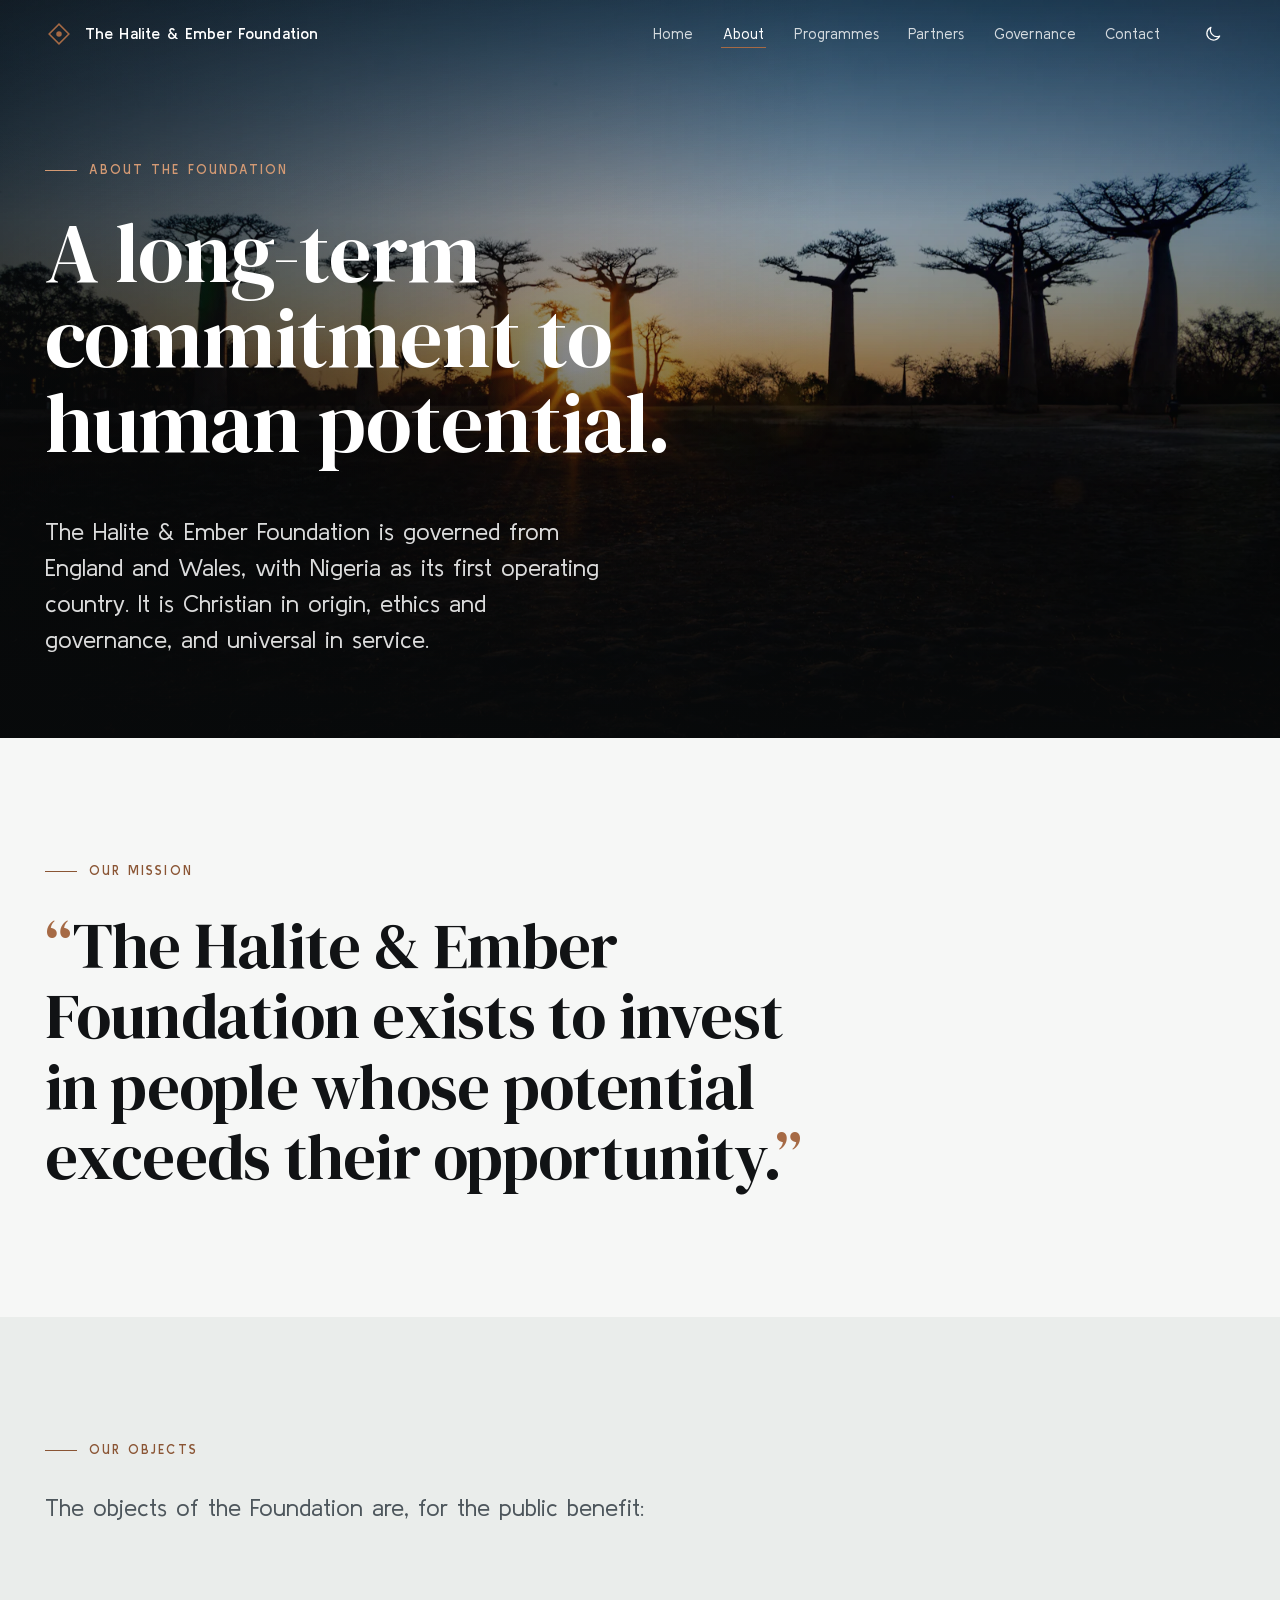
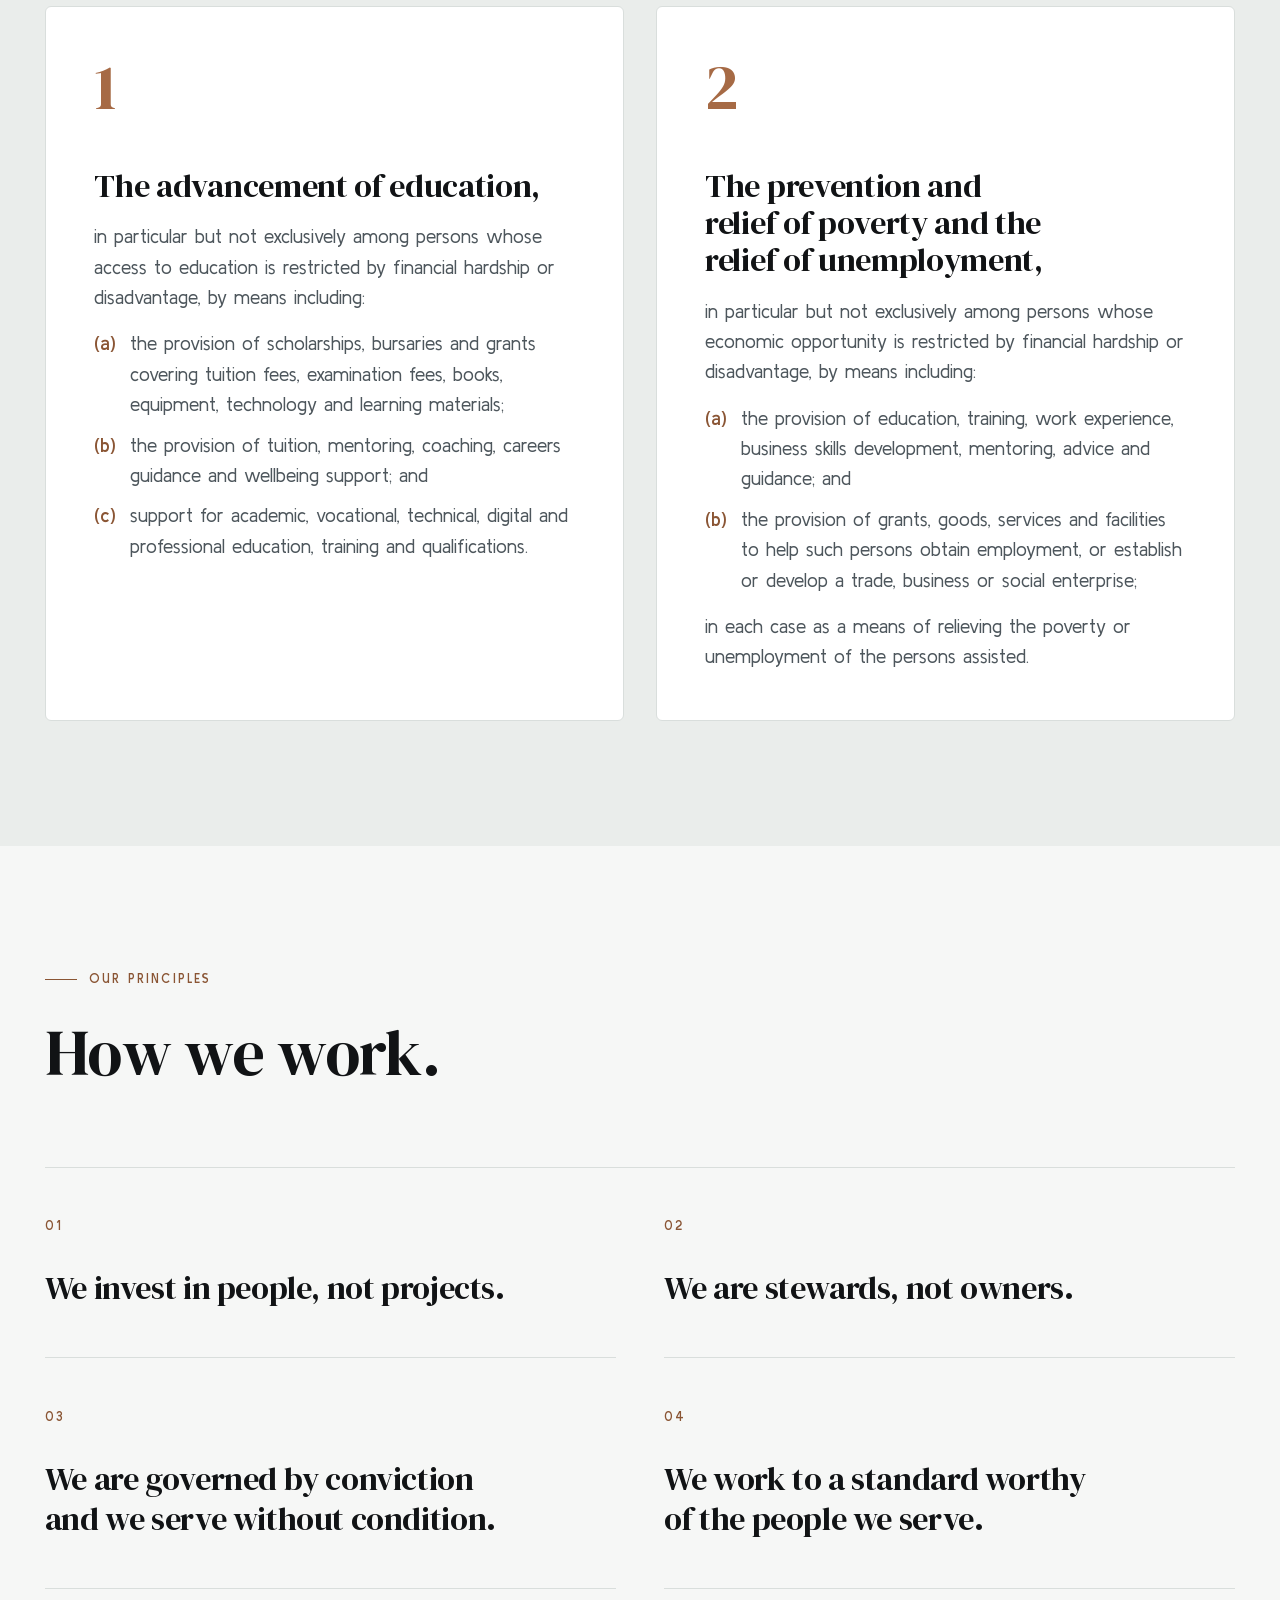
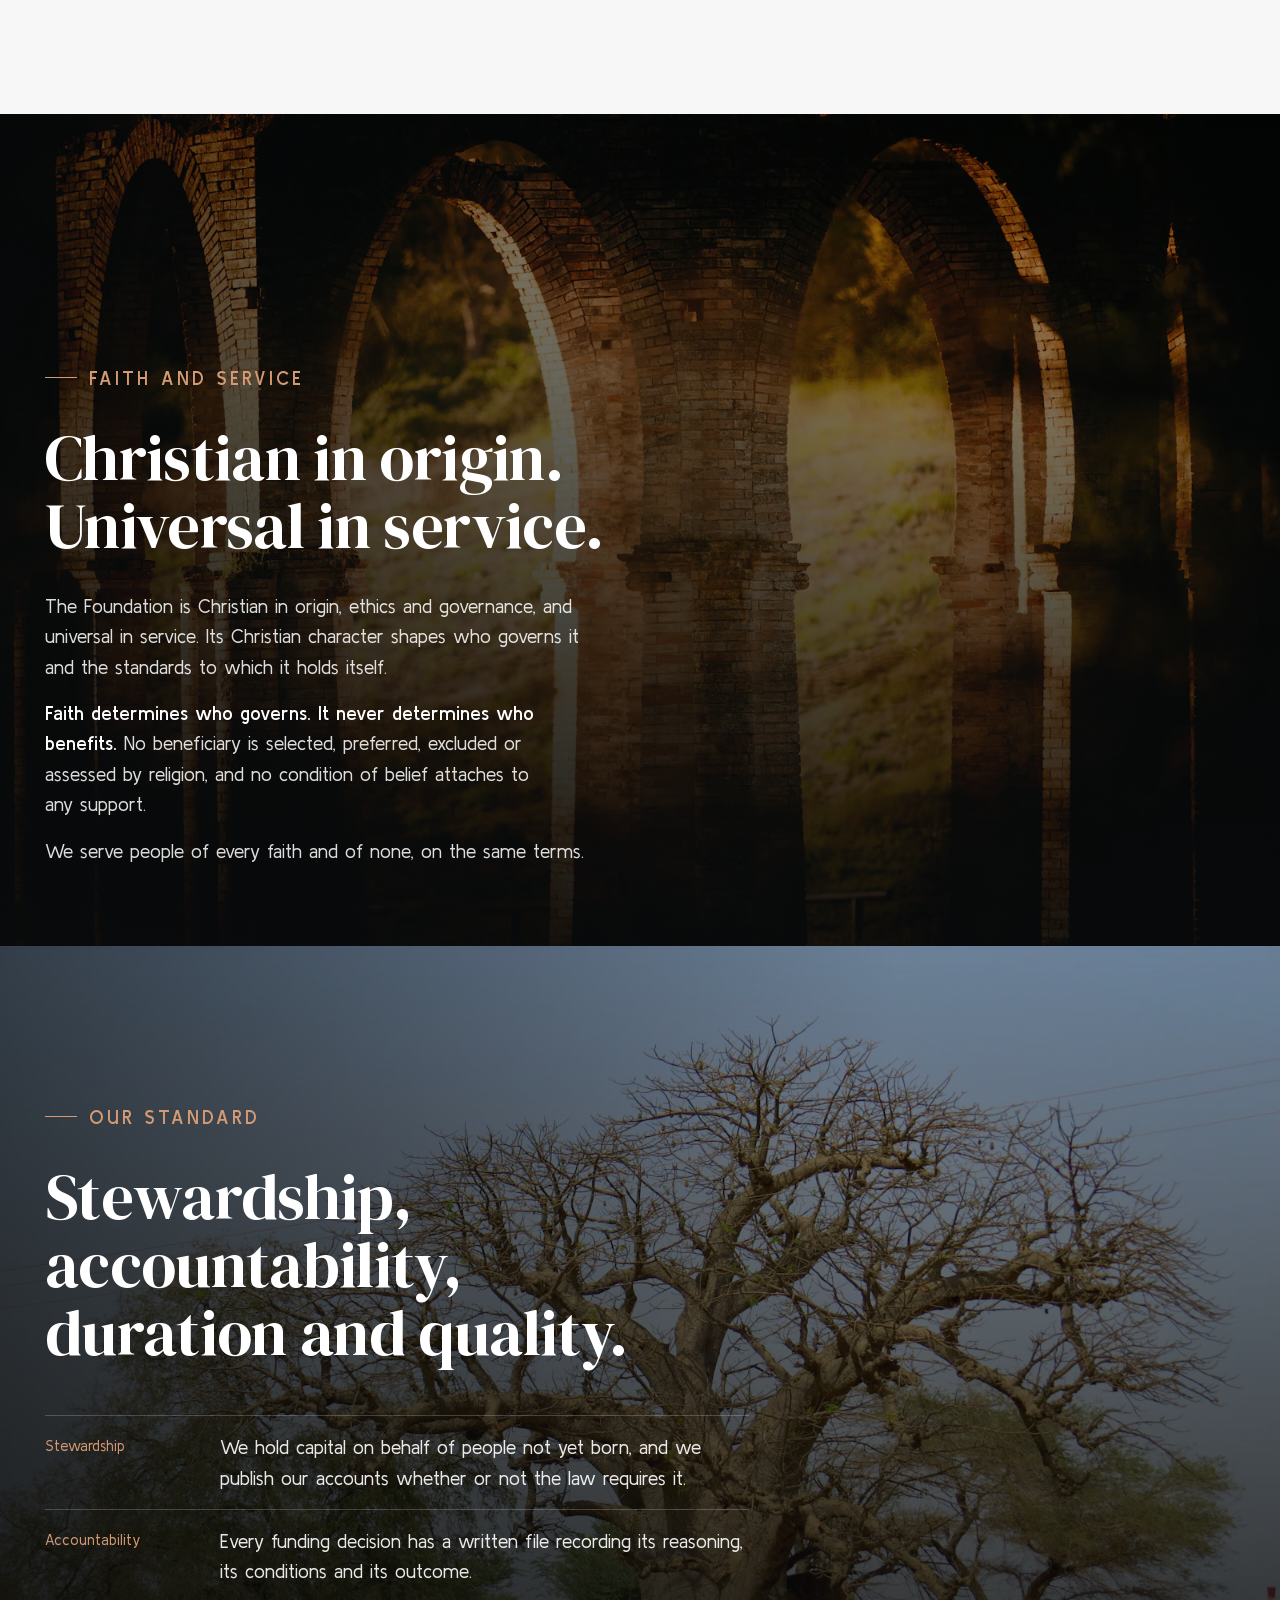
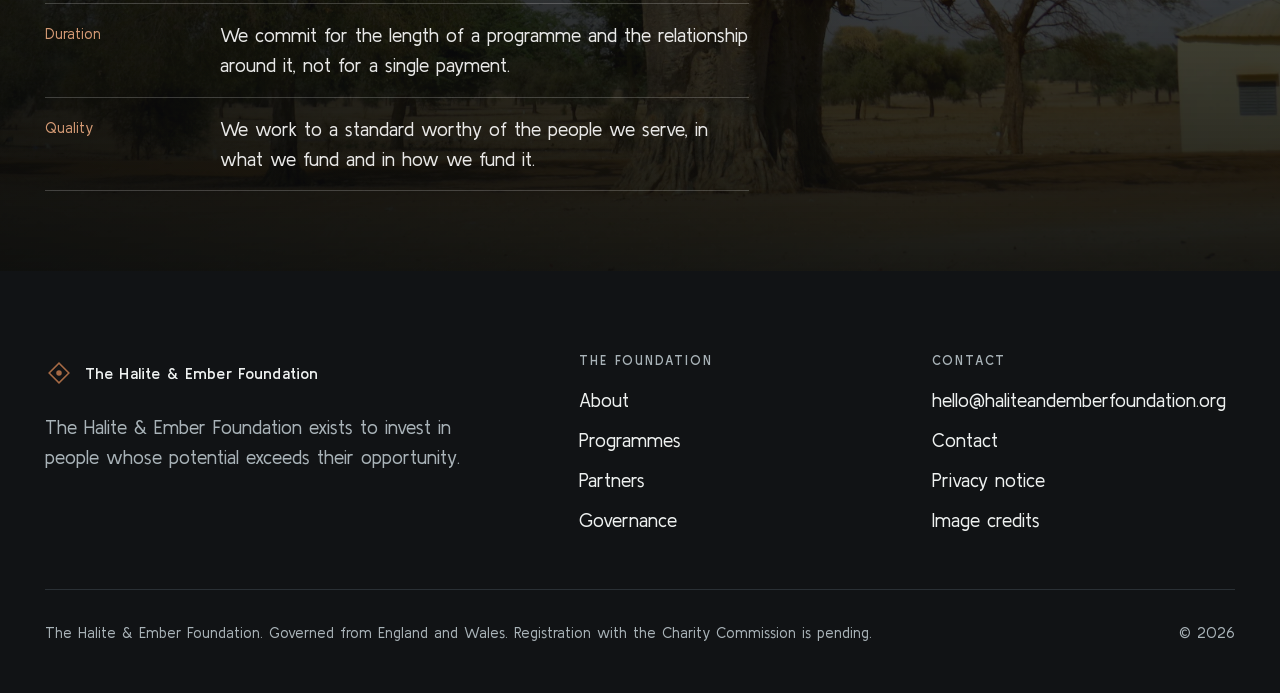
==== commit 7384ece7: "feat: future programmes, image credits and programme photography Future programmes now list music tu" ====
--- a/about/index.html
+++ b/about/index.html
@@ -202,6 +202,7 @@
           <li><a href="mailto:hello@haliteandemberfoundation.org">hello@haliteandemberfoundation.org</a></li>
           <li><a href="/contact/">Contact</a></li>
           <li><a href="/privacy/">Privacy notice</a></li>
+          <li><a href="/credits/">Image credits</a></li>
         </ul>
       </div>
     </div>
--- a/assets/css/site.css
+++ b/assets/css/site.css
@@ -168,7 +168,7 @@
    every label stay in Kulim Park. */
 h1, h2,
 .principle h3, .card h3, .mission-quote p, .statement, .object::before,
-.object h3, .issuer, .email-display, .menu-list a {
+.object h3, .email-display, .menu-list a {
   font-family: var(--display);
   font-weight: 400;
   letter-spacing: -0.01em;
@@ -731,6 +731,7 @@
 
 .cards { display: grid; gap: var(--space-m); list-style: none; }
 @media (min-width: 48rem) { .cards { grid-template-columns: 1fr 1fr; } }
+@media (min-width: 64rem) { .cards--three { grid-template-columns: repeat(3, 1fr); } }
 
 .card {
   position: relative;
@@ -743,6 +744,8 @@
   transition: transform 400ms var(--ease), box-shadow 400ms var(--ease);
 }
 .card:hover { transform: translateY(-4px); box-shadow: 0 24px 48px -28px rgb(17 19 21 / 0.4); }
+/* Cards that are not links do not lift on hover. */
+.card--static:hover { transform: none; box-shadow: none; }
 .card .media { border-radius: 0; aspect-ratio: 3 / 2; }
 .card .media img { transition: transform 900ms var(--ease); }
 .card:hover .media img { transform: scale(1.04); }
@@ -928,28 +931,6 @@
 .trustee h3 { font-size: var(--step-1); }
 .trustee p { margin-top: 0.25rem; color: var(--muted); font-size: var(--step--1); }
 
-/* Issuer line --------------------------------------------------------------- */
-
-.issuer {
-  display: inline-block;
-  margin-top: var(--space-l);
-  padding: var(--space-m) clamp(1.25rem, 3vw, 2rem);
-  border: 1px solid var(--line);
-  border-left: 2px solid var(--copper);
-  font-size: var(--step-1);
-  font-weight: 400;
-  line-height: 1.35;
-}
-.issuer small {
-  font-family: var(--font);
-  display: block;
-  margin-bottom: 0.375rem;
-  color: var(--muted);
-  font-size: 0.8125rem;
-  font-weight: 600;
-  letter-spacing: 0.14em;
-  text-transform: uppercase;
-}
 
 /* Status panel (legal status) ---------------------------------------------- */
 
@@ -1006,9 +987,9 @@
 
 .callout {
   padding: var(--space-m) clamp(1.25rem, 3vw, 2rem);
-  border-left: 2px solid var(--copper);
+  border: 1px solid var(--line);
   background: var(--surface);
-  border-radius: 0 var(--radius) var(--radius) 0;
+  border-radius: var(--radius);
   color: var(--muted);
 }
 .callout strong { color: var(--text); }
@@ -1086,6 +1067,30 @@
   }
 }
 
+/* Image credits ------------------------------------------------------------ */
+
+.credits { list-style: none; border-top: 1px solid var(--line); }
+.credits li {
+  display: grid;
+  gap: 0.125rem 1.5rem;
+  padding-block: var(--space-s);
+  border-bottom: 1px solid var(--line);
+}
+@media (min-width: 48rem) {
+  .credits li { grid-template-columns: 11rem 1fr auto; align-items: baseline; }
+}
+.credit-page {
+  color: var(--copper-text);
+  font-size: 0.8125rem;
+  font-weight: 600;
+  letter-spacing: 0.14em;
+  text-transform: uppercase;
+}
+.credit-subject { color: var(--muted); }
+.credit-link { color: var(--text); font-weight: 600; text-decoration-color: var(--line); }
+.credit-link:hover { color: var(--copper-text); text-decoration-color: currentColor; }
+.lede a { color: var(--accent); }
+
 /* Long form (privacy notice) ------------------------------------------------ */
 
 .longform { max-width: 44rem; }
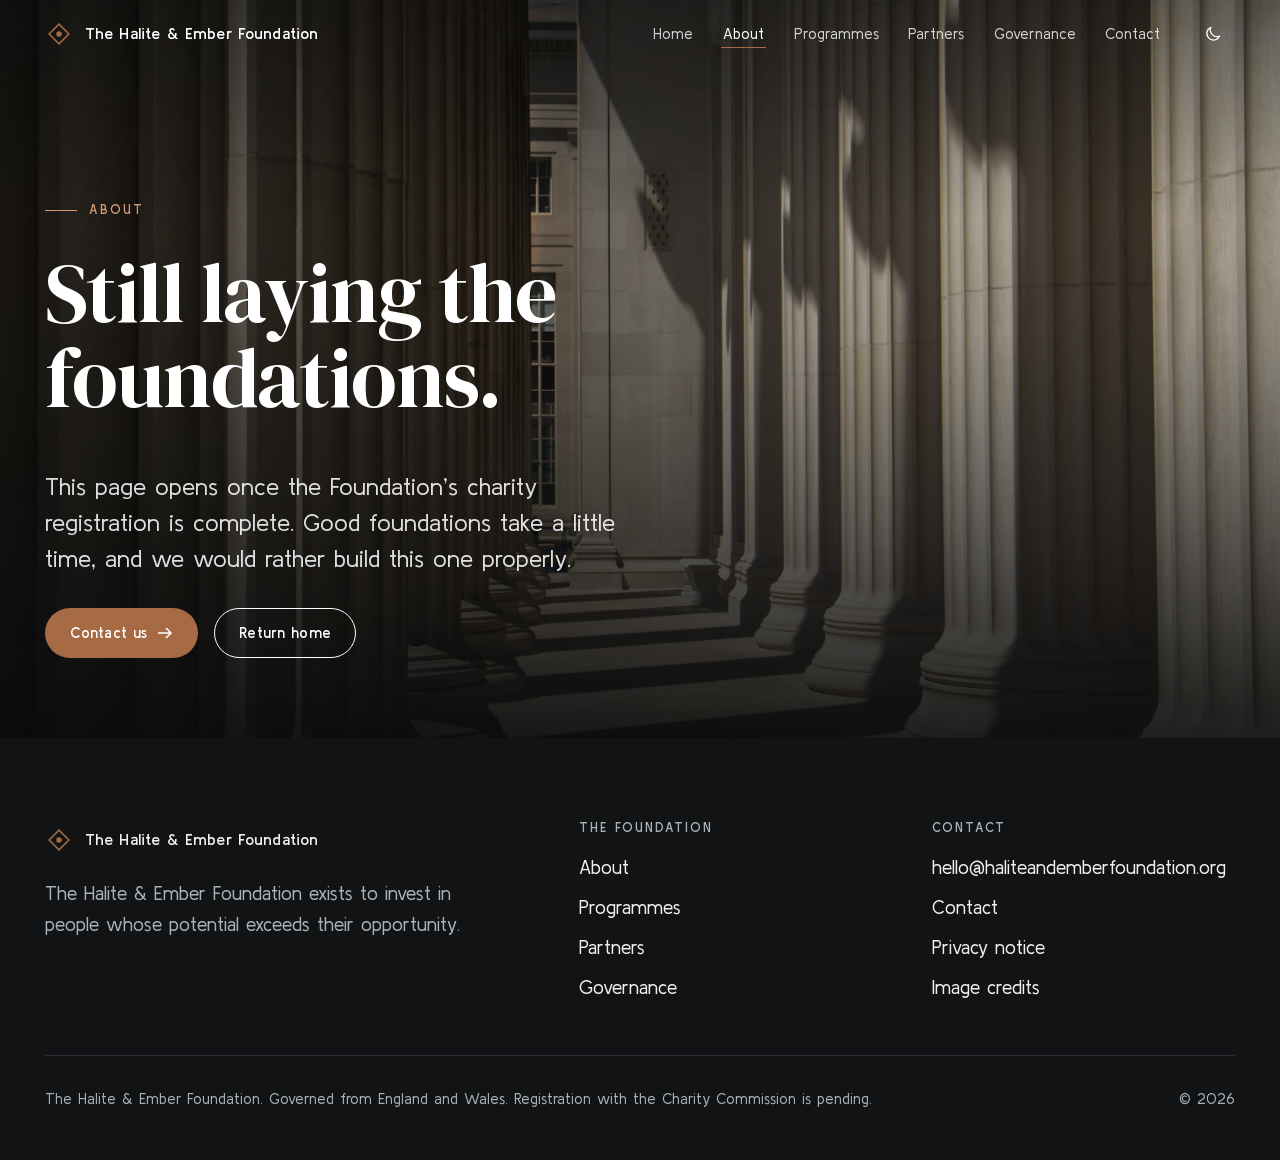
==== commit 3a9214ae: "feat: placeholder pages for sections not yet public Restore the full navigation on the holding site." ====
--- a/about/index.html
+++ b/about/index.html
@@ -4,14 +4,15 @@
 <meta charset="utf-8">
 <meta name="viewport" content="width=device-width, initial-scale=1">
 <title>About &bull; The Halite &amp; Ember Foundation</title>
-<meta name="description" content="The mission, charitable objects and principles of the Halite &amp; Ember Foundation: Christian in origin, ethics and governance, and universal in service.">
+<meta name="description" content="The About page of the Halite &amp; Ember Foundation opens once its charity registration is complete.">
 <link rel="canonical" href="https://haliteandemberfoundation.org/about/">
 <meta property="og:type" content="website">
 <meta property="og:site_name" content="The Halite &amp; Ember Foundation">
-<meta property="og:title" content="About the Halite &amp; Ember Foundation">
-<meta property="og:description" content="A long-term commitment to human potential.">
+<meta property="og:title" content="About &bull; The Halite &amp; Ember Foundation">
+<meta property="og:description" content="Still laying the foundations.">
 <meta property="og:url" content="https://haliteandemberfoundation.org/about/">
-<meta property="og:image" content="https://haliteandemberfoundation.org/assets/img/baobab-sunset-1600.webp">
+<meta property="og:image" content="https://haliteandemberfoundation.org/assets/img/colonnade-1600.webp">
+<meta name="robots" content="noindex">
 <meta name="theme-color" content="#111315">
 <link rel="icon" href="/favicon.svg" type="image/svg+xml">
 <link rel="preload" href="/assets/fonts/dm-serif-display-400.woff2" as="font" type="font/woff2" crossorigin>
@@ -69,112 +70,23 @@
 <main id="main">
   <section class="hero hero--page" aria-labelledby="page-title">
     <div class="hero-media">
-      <img src="/assets/img/baobab-sunset-1600.webp"
-           srcset="/assets/img/baobab-sunset-800.webp 800w, /assets/img/baobab-sunset-1600.webp 1600w, /assets/img/baobab-sunset-2400.webp 2400w"
-           sizes="100vw" width="2400" height="1601" fetchpriority="high"
-           alt="Baobab trees silhouetted against the setting sun">
+      <img src="/assets/img/colonnade-1600.webp"
+           srcset="/assets/img/colonnade-800.webp 800w, /assets/img/colonnade-1600.webp 1600w, /assets/img/colonnade-2400.webp 2400w"
+           sizes="100vw" width="2400" height="1600" fetchpriority="high"
+           alt="A row of stone columns casting long shadows in the sun">
     </div>
     <div class="wrap">
       <div class="hero-content">
-        <p class="eyebrow">About the Foundation</p>
-        <h1 id="page-title">A long-term commitment to human potential.</h1>
-        <p class="hero-mission">The Halite &amp; Ember Foundation is governed from England and Wales, with Nigeria as its first operating country. It is Christian in origin, ethics and governance, and universal in service.</p>
+        <p class="eyebrow">About</p>
+        <h1 id="page-title">Still laying the foundations.</h1>
+        <p class="hero-mission">This page opens once the Foundation&rsquo;s charity registration is complete. Good foundations take a little time, and we would rather build this one properly.</p>
+        <div class="actions">
+          <a class="button button--copper" href="/contact/">Contact us <svg class="arrow" width="16" height="16" viewBox="0 0 16 16" aria-hidden="true"><path d="M1 8h13M9 3l5 5-5 5" fill="none" stroke="currentColor" stroke-width="1.5"/></svg></a>
+          <a class="button button--ghost" href="/">Return home</a>
+        </div>
       </div>
     </div>
   </section>
-
-  <section class="section" aria-labelledby="mission-title">
-    <div class="wrap" data-reveal>
-      <h2 id="mission-title" class="eyebrow">Our mission</h2>
-      <figure class="mission-quote">
-        <p>The Halite &amp; Ember Foundation exists to invest in people whose potential exceeds their opportunity.</p>
-      </figure>
-    </div>
-  </section>
-
-  <section class="section section--sunken" aria-labelledby="objects-title">
-    <div class="wrap">
-      <div class="section-head" data-reveal>
-        <h2 id="objects-title" class="eyebrow">Our objects</h2>
-        <p class="lede">The objects of the Foundation are, for the public benefit:</p>
-      </div>
-      <ol class="objects">
-        <li class="object" data-reveal>
-          <h3>The advancement of education,</h3>
-          <p>in particular but not exclusively among persons whose access to education is restricted by financial hardship or disadvantage, by means including:</p>
-          <ol class="object-means">
-            <li>the provision of scholarships, bursaries and grants covering tuition fees, examination fees, books, equipment, technology and learning materials;</li>
-            <li>the provision of tuition, mentoring, coaching, careers guidance and wellbeing support; and</li>
-            <li>support for academic, vocational, technical, digital and professional education, training and qualifications.</li>
-          </ol>
-        </li>
-        <li class="object" data-reveal="1">
-          <h3>The prevention and relief of poverty and the relief of unemployment,</h3>
-          <p>in particular but not exclusively among persons whose economic opportunity is restricted by financial hardship or disadvantage, by means including:</p>
-          <ol class="object-means">
-            <li>the provision of education, training, work experience, business skills development, mentoring, advice and guidance; and</li>
-            <li>the provision of grants, goods, services and facilities to help such persons obtain employment, or establish or develop a trade, business or social enterprise;</li>
-          </ol>
-          <p>in each case as a means of relieving the poverty or unemployment of the persons assisted.</p>
-        </li>
-      </ol>
-    </div>
-  </section>
-
-  <section class="section" aria-labelledby="principles-title">
-    <div class="wrap">
-      <div class="section-head" data-reveal>
-        <p class="eyebrow">Our principles</p>
-        <h2 id="principles-title" class="title">How we work.</h2>
-      </div>
-      <ol class="principles">
-        <li class="principle" data-reveal>
-          <h3>We invest in people, not projects.</h3>
-        </li>
-        <li class="principle" data-reveal="1">
-          <h3>We are stewards, not owners.</h3>
-        </li>
-        <li class="principle" data-reveal>
-          <h3>We are governed by conviction and we serve without condition.</h3>
-        </li>
-        <li class="principle" data-reveal="1">
-          <h3>We work to a standard worthy of the people we serve.</h3>
-        </li>
-      </ol>
-    </div>
-  </section>
-
-  <section class="media-band media-band--text" aria-labelledby="faith-title">
-    <img src="/assets/img/light-arches-1600.webp"
-           srcset="/assets/img/light-arches-800.webp 800w, /assets/img/light-arches-1600.webp 1600w, /assets/img/light-arches-2400.webp 2400w"
-           sizes="100vw" width="2400" height="1597" loading="lazy" decoding="async"
-           alt="Warm light falling through a row of stone arches">
-    <div class="wrap" data-reveal>
-      <p class="eyebrow">Faith and service</p>
-      <h2 id="faith-title">Christian in origin. Universal in service.</h2>
-      <p>The Foundation is Christian in origin, ethics and governance, and universal in service. Its Christian character shapes who governs it and the standards to which it holds itself.</p>
-      <p><strong>Faith determines who governs. It never determines who benefits.</strong> No beneficiary is selected, preferred, excluded or assessed by religion, and no condition of belief attaches to any support.</p>
-      <p>We serve people of every faith and of none, on the same terms.</p>
-    </div>
-  </section>
-
-  <section class="media-band media-band--text" aria-labelledby="standard-title">
-    <img src="/assets/img/baobab-tree-1600.webp"
-           srcset="/assets/img/baobab-tree-800.webp 800w, /assets/img/baobab-tree-1600.webp 1600w, /assets/img/baobab-tree-2400.webp 2400w"
-           sizes="100vw" width="2400" height="1800" loading="lazy" decoding="async"
-           alt="A great baobab tree standing alone on open ground">
-    <div class="wrap" data-reveal>
-      <p class="eyebrow">Our standard</p>
-      <h2 id="standard-title">Stewardship, accountability, duration and quality.</h2>
-      <dl class="facts">
-          <div><dt>Stewardship</dt><dd>We hold capital on behalf of people not yet born, and we publish our accounts whether or not the law requires it.</dd></div>
-          <div><dt>Accountability</dt><dd>Every funding decision has a written file recording its reasoning, its conditions and its outcome.</dd></div>
-          <div><dt>Duration</dt><dd>We commit for the length of a programme and the relationship around it, not for a single payment.</dd></div>
-          <div><dt>Quality</dt><dd>We work to a standard worthy of the people we serve, in what we fund and in how we fund it.</dd></div>
-        </dl>
-    </div>
-  </section>
-
 </main>
 
 <footer class="site-footer">
--- a/assets/css/site.css
+++ b/assets/css/site.css
@@ -597,6 +597,11 @@
   font-size: var(--step-1);
   line-height: 1.5;
 }
+.hero-status {
+  margin-top: var(--space-m);
+  color: rgb(255 255 255 / 0.72);
+  font-size: var(--step-0);
+}
 .hero .button--ghost:hover { background: #fff; color: var(--ink); border-color: #fff; }
 .hero-foot {
   display: flex;
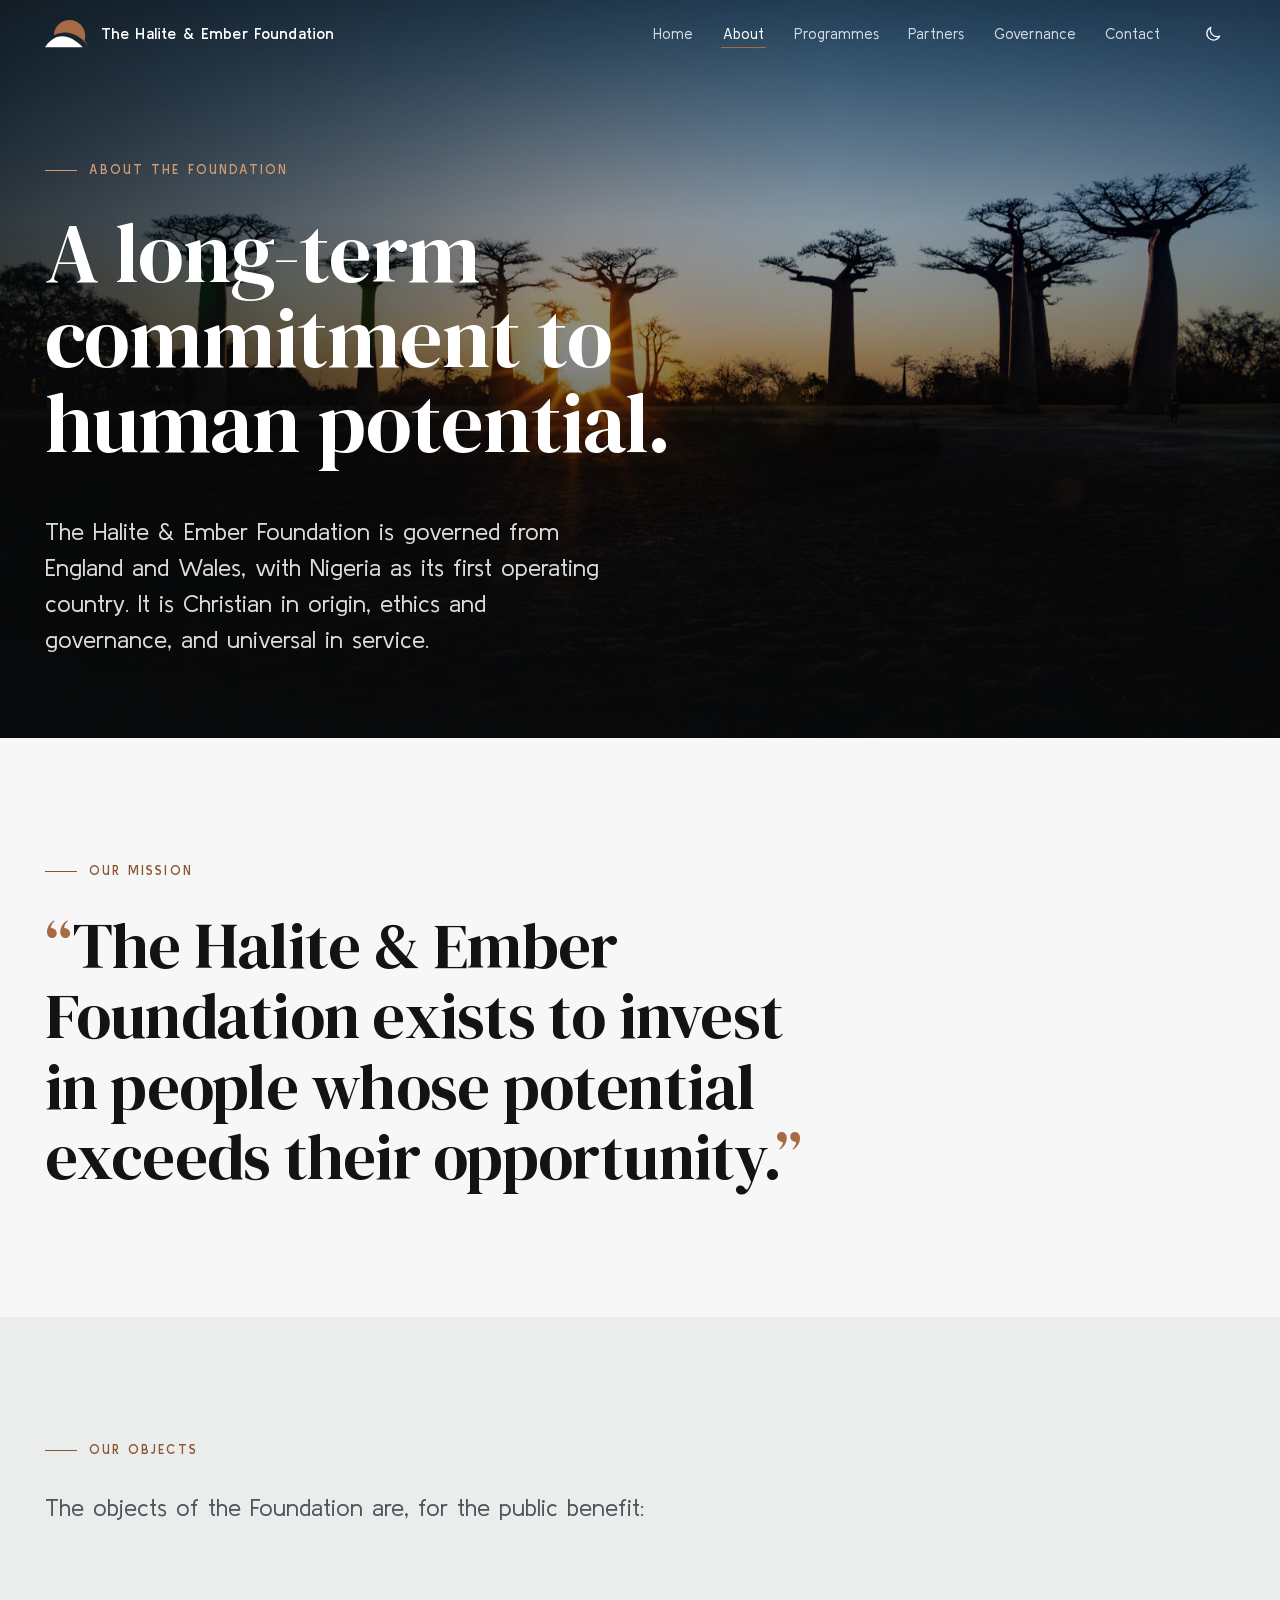
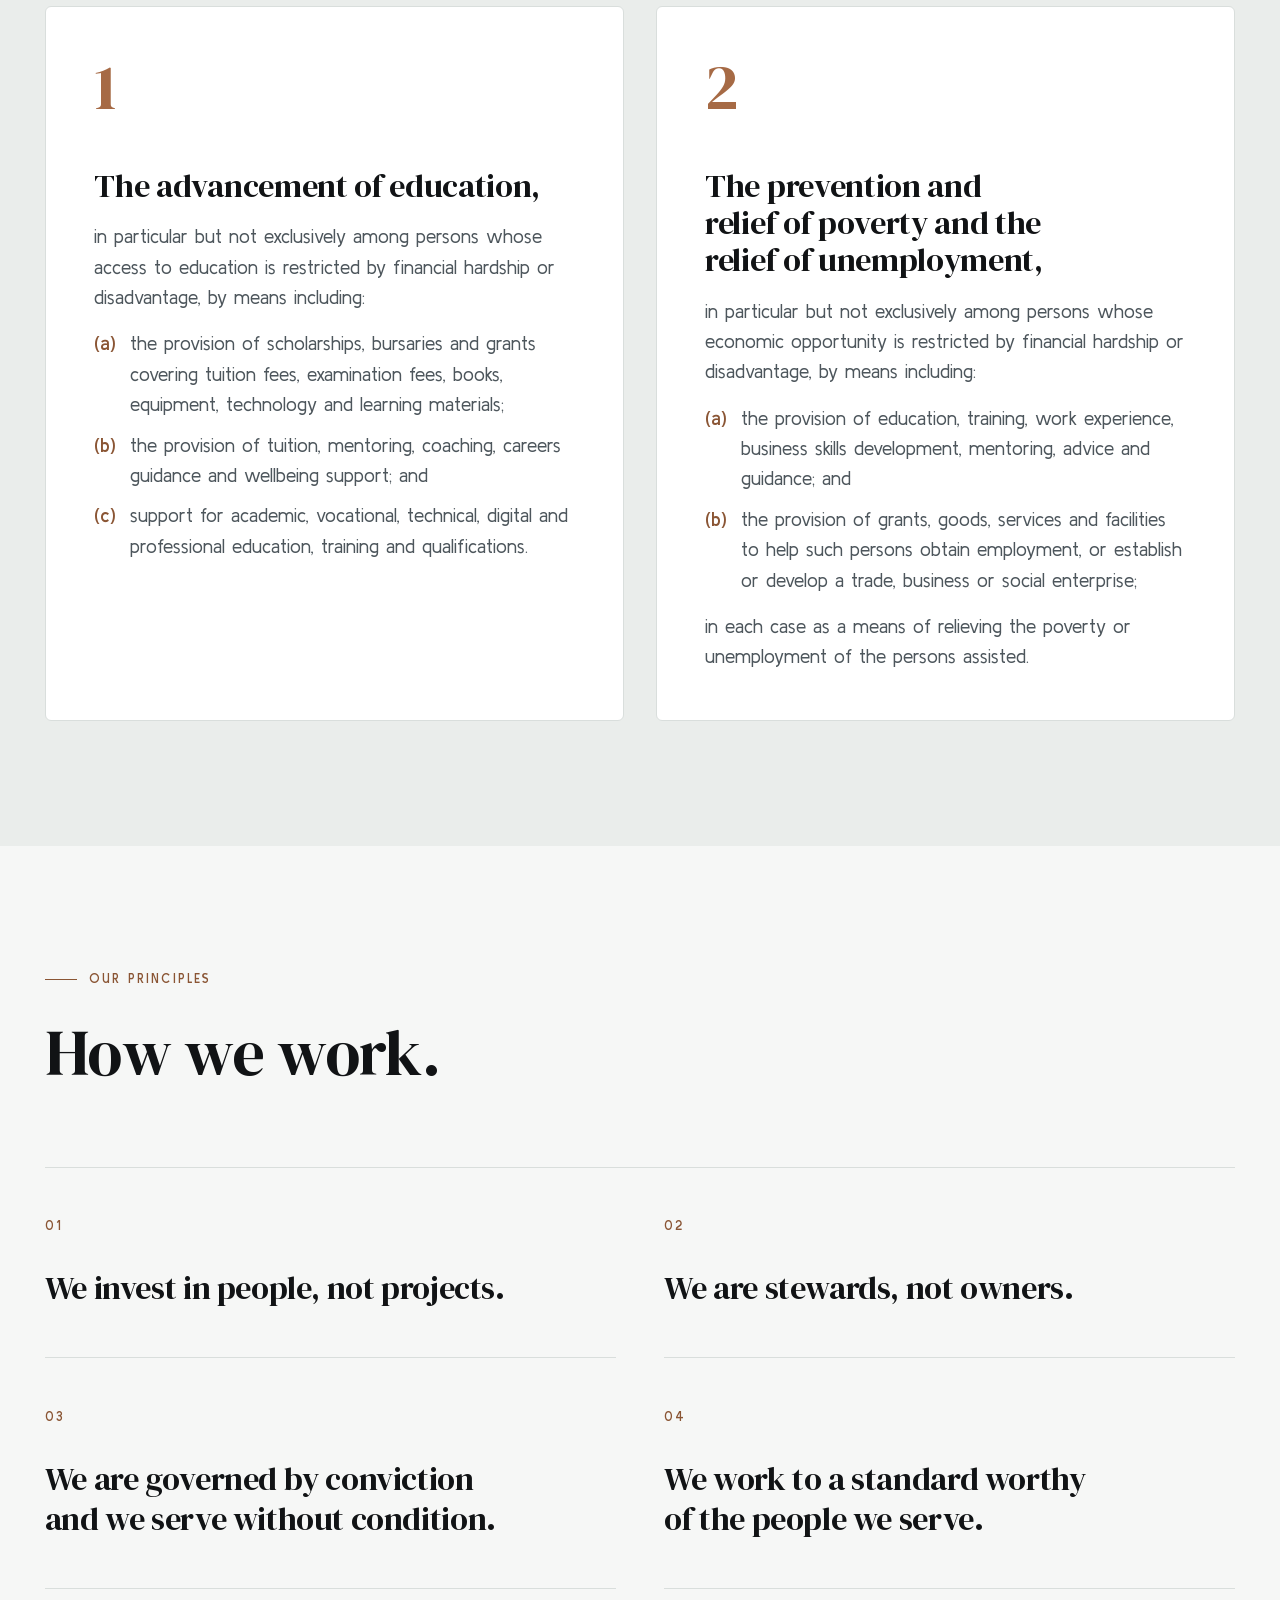
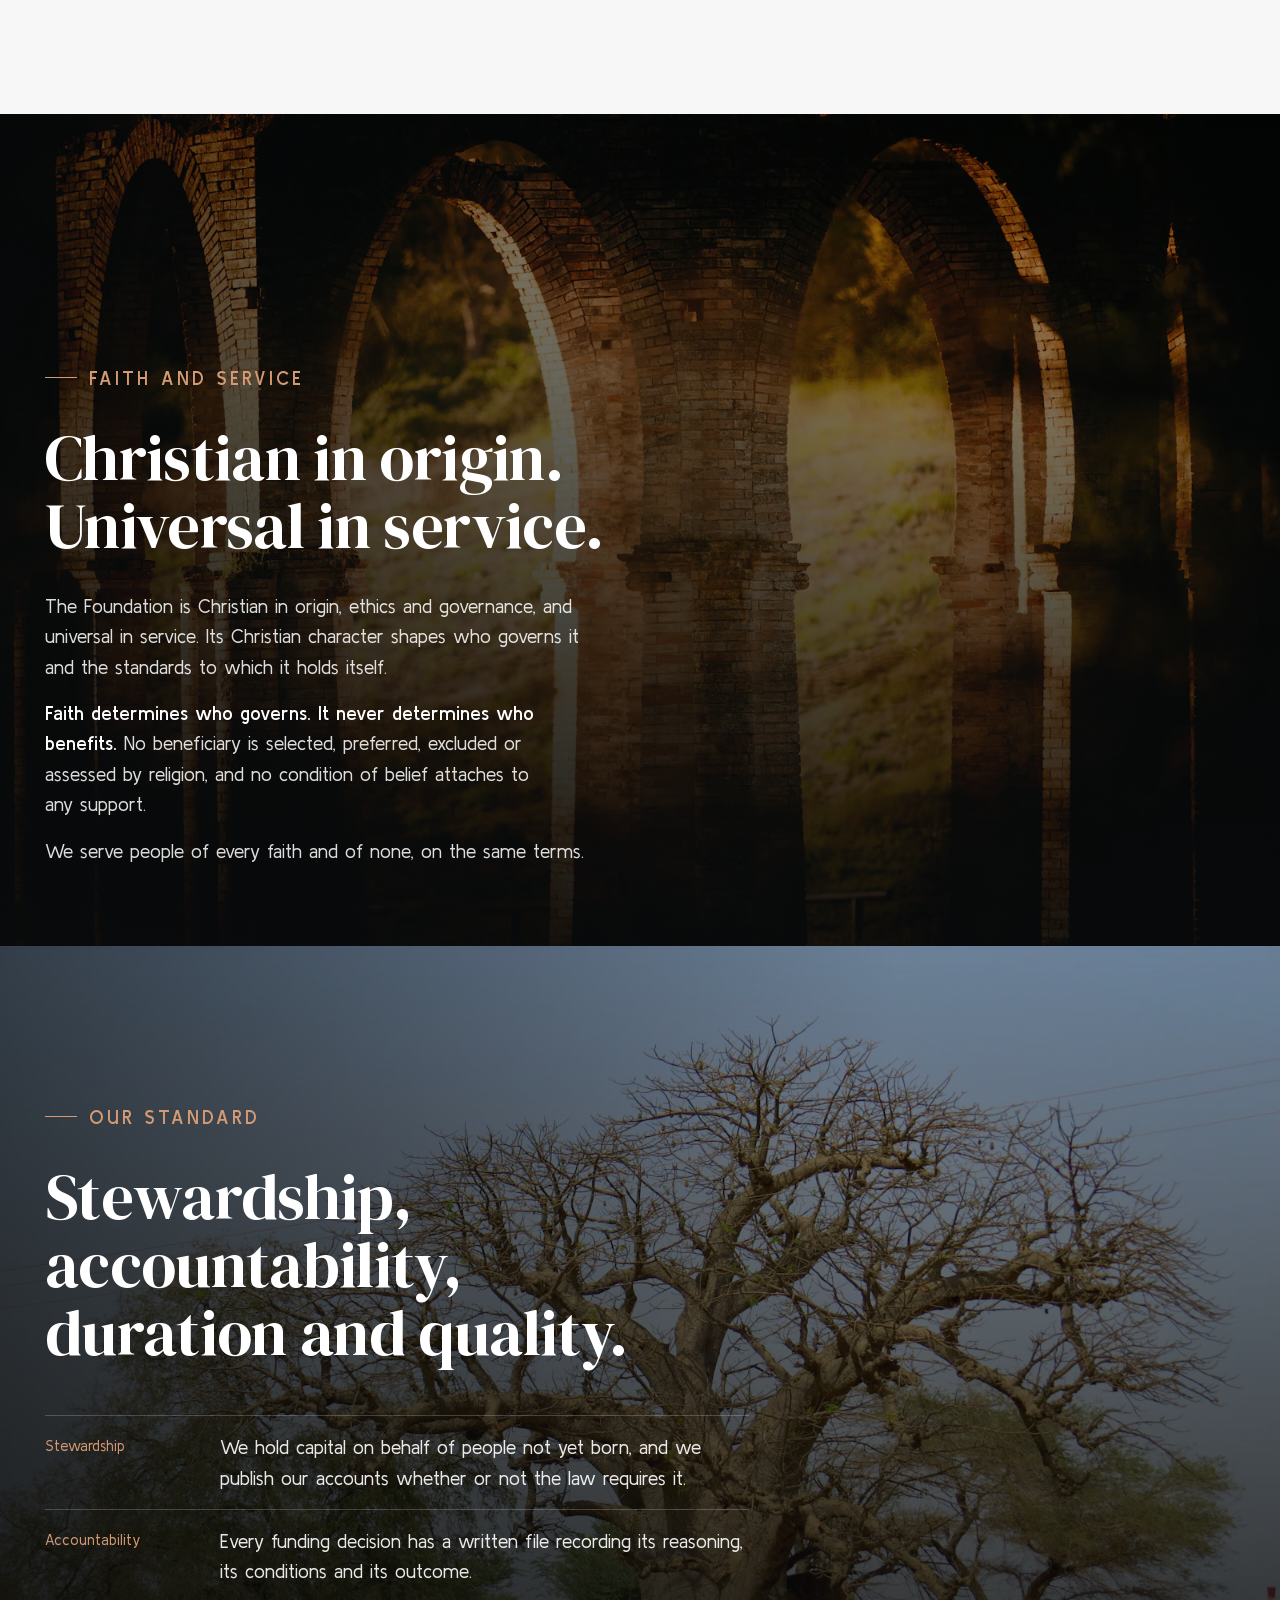
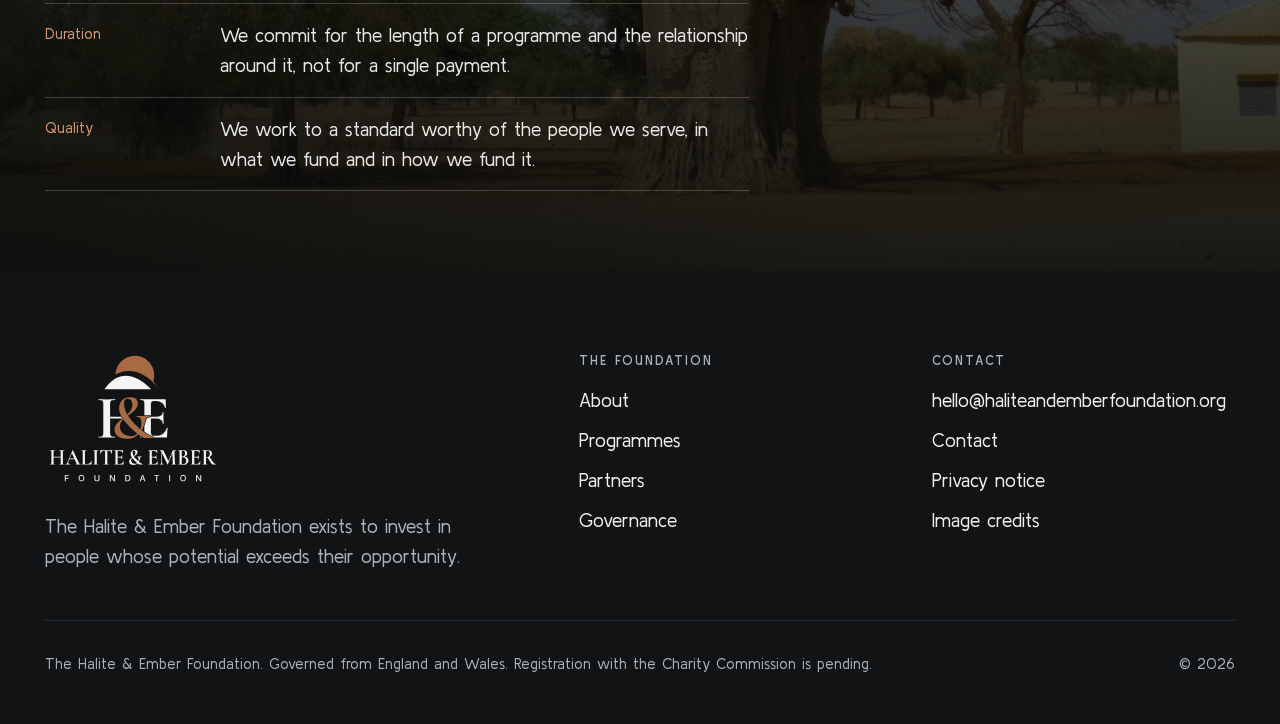
==== commit 373fc538: "feat: Foundation logo in the header, footer and favicon Symbol beside the text name in every header," ====
--- a/about/index.html
+++ b/about/index.html
@@ -4,17 +4,18 @@
 <meta charset="utf-8">
 <meta name="viewport" content="width=device-width, initial-scale=1">
 <title>About &bull; The Halite &amp; Ember Foundation</title>
-<meta name="description" content="The About page of the Halite &amp; Ember Foundation opens once its charity registration is complete.">
+<meta name="description" content="The mission, charitable objects and principles of the Halite &amp; Ember Foundation: Christian in origin, ethics and governance, and universal in service.">
 <link rel="canonical" href="https://haliteandemberfoundation.org/about/">
 <meta property="og:type" content="website">
 <meta property="og:site_name" content="The Halite &amp; Ember Foundation">
-<meta property="og:title" content="About &bull; The Halite &amp; Ember Foundation">
-<meta property="og:description" content="Still laying the foundations.">
+<meta property="og:title" content="About the Halite &amp; Ember Foundation">
+<meta property="og:description" content="A long-term commitment to human potential.">
 <meta property="og:url" content="https://haliteandemberfoundation.org/about/">
-<meta property="og:image" content="https://haliteandemberfoundation.org/assets/img/colonnade-1600.webp">
-<meta name="robots" content="noindex">
+<meta property="og:image" content="https://haliteandemberfoundation.org/assets/img/baobab-sunset-1600.webp">
 <meta name="theme-color" content="#111315">
+<link rel="icon" href="/favicon.ico" sizes="32x32">
 <link rel="icon" href="/favicon.svg" type="image/svg+xml">
+<link rel="apple-touch-icon" href="/apple-touch-icon.png">
 <link rel="preload" href="/assets/fonts/dm-serif-display-400.woff2" as="font" type="font/woff2" crossorigin>
 <link rel="preload" href="/assets/fonts/kulim-park-400.woff2" as="font" type="font/woff2" crossorigin>
 <link rel="stylesheet" href="/assets/css/site.css">
@@ -27,7 +28,7 @@
 <header class="site-header site-header--overlay">
   <div class="wrap header-inner">
     <a class="brand" href="/" aria-label="The Halite &amp; Ember Foundation, home">
-      <svg class="brand-mark" viewBox="0 0 28 28" aria-hidden="true"><rect x="7" y="7" width="14" height="14" transform="rotate(45 14 14)" fill="none" stroke="currentColor" stroke-width="1.5"/><circle cx="14" cy="14" r="2.75" fill="currentColor"/></svg>
+      <svg class="brand-mark" viewBox="0 0 188.3 116" aria-hidden="true"><path fill="#a66a45" d="M188.3 116L169.07 87.41C171.1 81.01 172.2 74.18 172.2 67.1C172.2 30.04 142.16 0 105.1 0C68.8 0 39.23 28.82 38.04 64.83C87.23 40.39 142.87 53.94 188.3 116Z"/><path fill="currentColor" d="M0 116C53.24 41.14 113.25 69.02 161.5 116Z"/></svg>
       <span>The Halite &amp; Ember <span class="brand-name-long">Foundation</span></span>
     </a>
     <nav aria-label="Main">
@@ -70,32 +71,120 @@
 <main id="main">
   <section class="hero hero--page" aria-labelledby="page-title">
     <div class="hero-media">
-      <img src="/assets/img/colonnade-1600.webp"
-           srcset="/assets/img/colonnade-800.webp 800w, /assets/img/colonnade-1600.webp 1600w, /assets/img/colonnade-2400.webp 2400w"
-           sizes="100vw" width="2400" height="1600" fetchpriority="high"
-           alt="A row of stone columns casting long shadows in the sun">
+      <img src="/assets/img/baobab-sunset-1600.webp"
+           srcset="/assets/img/baobab-sunset-800.webp 800w, /assets/img/baobab-sunset-1600.webp 1600w, /assets/img/baobab-sunset-2400.webp 2400w"
+           sizes="100vw" width="2400" height="1601" fetchpriority="high"
+           alt="Baobab trees silhouetted against the setting sun">
     </div>
     <div class="wrap">
       <div class="hero-content">
-        <p class="eyebrow">About</p>
-        <h1 id="page-title">Still laying the foundations.</h1>
-        <p class="hero-mission">This page opens once the Foundation&rsquo;s charity registration is complete. Good foundations take a little time, and we would rather build this one properly.</p>
-        <div class="actions">
-          <a class="button button--copper" href="/contact/">Contact us <svg class="arrow" width="16" height="16" viewBox="0 0 16 16" aria-hidden="true"><path d="M1 8h13M9 3l5 5-5 5" fill="none" stroke="currentColor" stroke-width="1.5"/></svg></a>
-          <a class="button button--ghost" href="/">Return home</a>
-        </div>
-      </div>
-    </div>
-  </section>
+        <p class="eyebrow">About the Foundation</p>
+        <h1 id="page-title">A long-term commitment to human potential.</h1>
+        <p class="hero-mission">The Halite &amp; Ember Foundation is governed from England and Wales, with Nigeria as its first operating country. It is Christian in origin, ethics and governance, and universal in service.</p>
+      </div>
+    </div>
+  </section>
+
+  <section class="section" aria-labelledby="mission-title">
+    <div class="wrap" data-reveal>
+      <h2 id="mission-title" class="eyebrow">Our mission</h2>
+      <figure class="mission-quote">
+        <p>The Halite &amp; Ember Foundation exists to invest in people whose potential exceeds their opportunity.</p>
+      </figure>
+    </div>
+  </section>
+
+  <section class="section section--sunken" aria-labelledby="objects-title">
+    <div class="wrap">
+      <div class="section-head" data-reveal>
+        <h2 id="objects-title" class="eyebrow">Our objects</h2>
+        <p class="lede">The objects of the Foundation are, for the public benefit:</p>
+      </div>
+      <ol class="objects">
+        <li class="object" data-reveal>
+          <h3>The advancement of education,</h3>
+          <p>in particular but not exclusively among persons whose access to education is restricted by financial hardship or disadvantage, by means including:</p>
+          <ol class="object-means">
+            <li>the provision of scholarships, bursaries and grants covering tuition fees, examination fees, books, equipment, technology and learning materials;</li>
+            <li>the provision of tuition, mentoring, coaching, careers guidance and wellbeing support; and</li>
+            <li>support for academic, vocational, technical, digital and professional education, training and qualifications.</li>
+          </ol>
+        </li>
+        <li class="object" data-reveal="1">
+          <h3>The prevention and relief of poverty and the relief of unemployment,</h3>
+          <p>in particular but not exclusively among persons whose economic opportunity is restricted by financial hardship or disadvantage, by means including:</p>
+          <ol class="object-means">
+            <li>the provision of education, training, work experience, business skills development, mentoring, advice and guidance; and</li>
+            <li>the provision of grants, goods, services and facilities to help such persons obtain employment, or establish or develop a trade, business or social enterprise;</li>
+          </ol>
+          <p>in each case as a means of relieving the poverty or unemployment of the persons assisted.</p>
+        </li>
+      </ol>
+    </div>
+  </section>
+
+  <section class="section" aria-labelledby="principles-title">
+    <div class="wrap">
+      <div class="section-head" data-reveal>
+        <p class="eyebrow">Our principles</p>
+        <h2 id="principles-title" class="title">How we work.</h2>
+      </div>
+      <ol class="principles">
+        <li class="principle" data-reveal>
+          <h3>We invest in people, not projects.</h3>
+        </li>
+        <li class="principle" data-reveal="1">
+          <h3>We are stewards, not owners.</h3>
+        </li>
+        <li class="principle" data-reveal>
+          <h3>We are governed by conviction and we serve without condition.</h3>
+        </li>
+        <li class="principle" data-reveal="1">
+          <h3>We work to a standard worthy of the people we serve.</h3>
+        </li>
+      </ol>
+    </div>
+  </section>
+
+  <section class="media-band media-band--text" aria-labelledby="faith-title">
+    <img src="/assets/img/light-arches-1600.webp"
+           srcset="/assets/img/light-arches-800.webp 800w, /assets/img/light-arches-1600.webp 1600w, /assets/img/light-arches-2400.webp 2400w"
+           sizes="100vw" width="2400" height="1597" loading="lazy" decoding="async"
+           alt="Warm light falling through a row of stone arches">
+    <div class="wrap" data-reveal>
+      <p class="eyebrow">Faith and service</p>
+      <h2 id="faith-title">Christian in origin. Universal in service.</h2>
+      <p>The Foundation is Christian in origin, ethics and governance, and universal in service. Its Christian character shapes who governs it and the standards to which it holds itself.</p>
+      <p><strong>Faith determines who governs. It never determines who benefits.</strong> No beneficiary is selected, preferred, excluded or assessed by religion, and no condition of belief attaches to any support.</p>
+      <p>We serve people of every faith and of none, on the same terms.</p>
+    </div>
+  </section>
+
+  <section class="media-band media-band--text" aria-labelledby="standard-title">
+    <img src="/assets/img/baobab-tree-1600.webp"
+           srcset="/assets/img/baobab-tree-800.webp 800w, /assets/img/baobab-tree-1600.webp 1600w, /assets/img/baobab-tree-2400.webp 2400w"
+           sizes="100vw" width="2400" height="1800" loading="lazy" decoding="async"
+           alt="A great baobab tree standing alone on open ground">
+    <div class="wrap" data-reveal>
+      <p class="eyebrow">Our standard</p>
+      <h2 id="standard-title">Stewardship, accountability, duration and quality.</h2>
+      <dl class="facts">
+          <div><dt>Stewardship</dt><dd>We hold capital on behalf of people not yet born, and we publish our accounts whether or not the law requires it.</dd></div>
+          <div><dt>Accountability</dt><dd>Every funding decision has a written file recording its reasoning, its conditions and its outcome.</dd></div>
+          <div><dt>Duration</dt><dd>We commit for the length of a programme and the relationship around it, not for a single payment.</dd></div>
+          <div><dt>Quality</dt><dd>We work to a standard worthy of the people we serve, in what we fund and in how we fund it.</dd></div>
+        </dl>
+    </div>
+  </section>
+
 </main>
 
 <footer class="site-footer">
   <div class="wrap">
     <div class="footer-top">
       <div class="footer-about">
-        <a class="brand" href="/">
-          <svg class="brand-mark" viewBox="0 0 28 28" aria-hidden="true"><rect x="7" y="7" width="14" height="14" transform="rotate(45 14 14)" fill="none" stroke="currentColor" stroke-width="1.5"/><circle cx="14" cy="14" r="2.75" fill="currentColor"/></svg>
-          <span>The Halite &amp; Ember Foundation</span>
+        <a class="footer-logo" href="/">
+          <img src="/assets/img/brand/logo-stacked-reversed.svg" width="176" height="135" alt="The Halite &amp; Ember Foundation" loading="lazy">
         </a>
         <p class="footer-mission">The Halite &amp; Ember Foundation exists to invest in people whose potential exceeds their opportunity.</p>
       </div>
--- a/assets/css/site.css
+++ b/assets/css/site.css
@@ -365,17 +365,16 @@
   white-space: nowrap;
 }
 .brand-mark {
-  width: 1.75rem;
-  height: 1.75rem;
+  width: 2.75rem;
+  height: 1.7rem;
   flex: none;
-  color: var(--copper);
 }
 /* Narrow phones: tighten the brand so the full name, the theme toggle and the
    menu button share one row. Below 22rem only "Foundation" gives way. */
 @media (max-width: 26rem) {
   .header-inner { gap: 0; }
   .brand { gap: 0.5rem; font-size: 0.875rem; }
-  .brand-mark { width: 1.5rem; height: 1.5rem; }
+  .brand-mark { width: 2.1rem; height: 1.3rem; }
 }
 @media (max-width: 22rem) { .brand-name-long { display: none; } }
 
@@ -596,11 +595,6 @@
   color: rgb(255 255 255 / 0.86);
   font-size: var(--step-1);
   line-height: 1.5;
-}
-.hero-status {
-  margin-top: var(--space-m);
-  color: rgb(255 255 255 / 0.72);
-  font-size: var(--step-0);
 }
 .hero .button--ghost:hover { background: #fff; color: var(--ink); border-color: #fff; }
 .hero-foot {
@@ -1018,6 +1012,8 @@
 @media (min-width: 60rem) { .footer-top { grid-template-columns: 1.6fr 1fr 1fr; } }
 .footer-about { grid-column: 1 / -1; }
 @media (min-width: 60rem) { .footer-about { grid-column: auto; } }
+.footer-logo { display: inline-block; }
+.footer-logo img { width: 11rem; height: auto; }
 .footer-mission { max-width: 26rem; margin-top: var(--space-s); color: var(--muted); }
 .footer-heading {
   margin-bottom: var(--space-2xs);
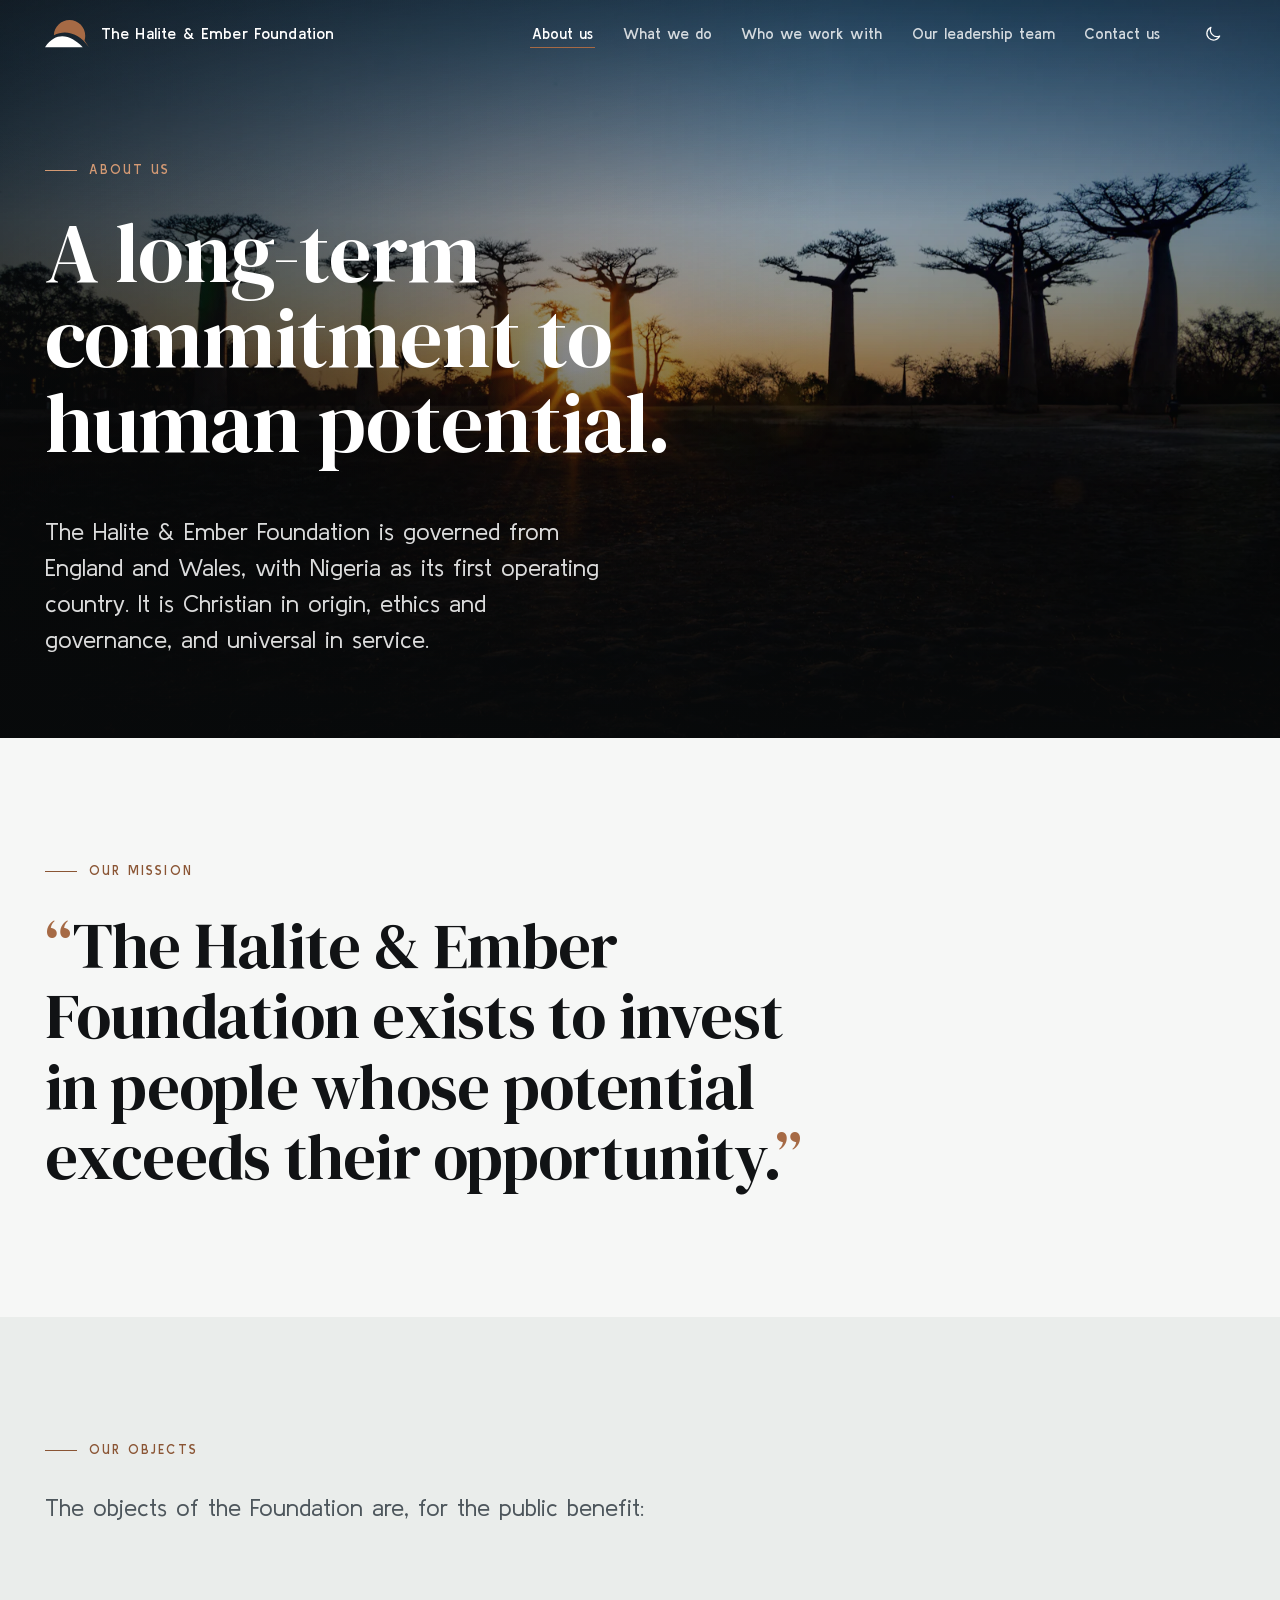
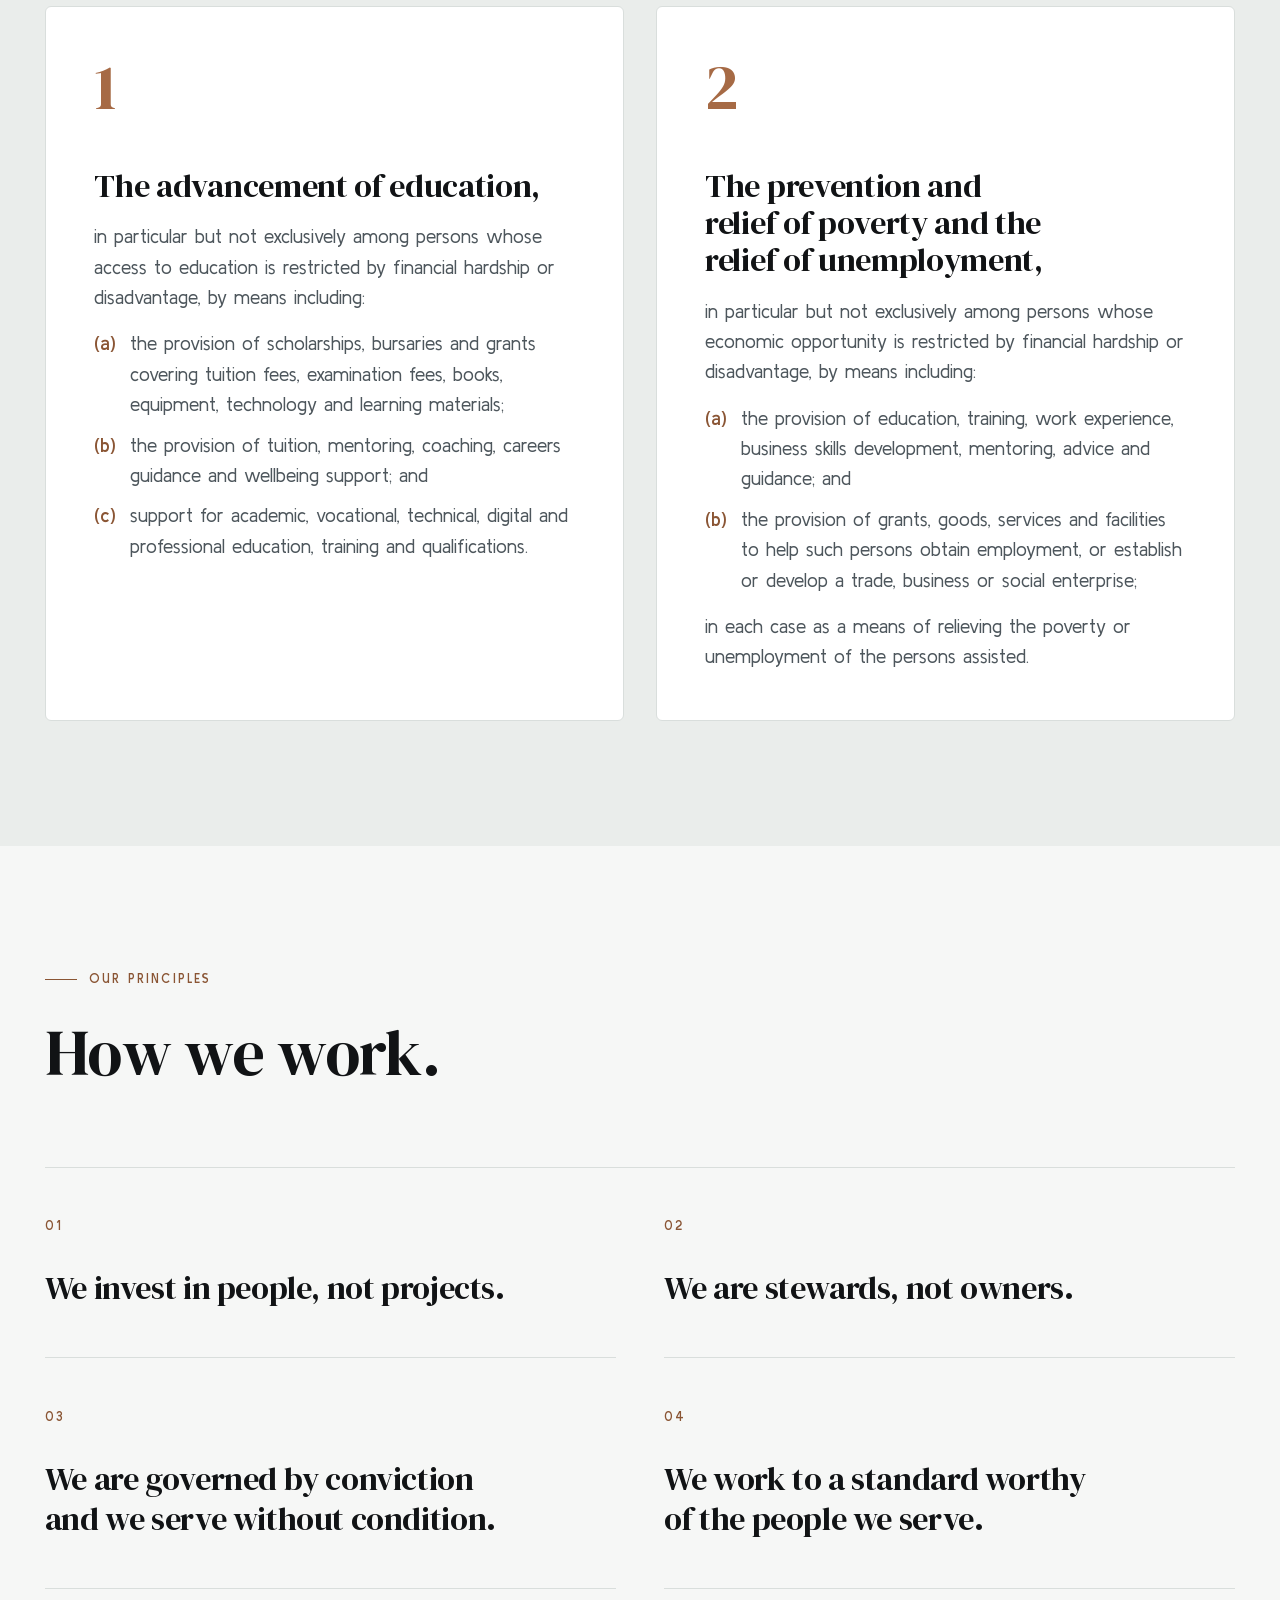
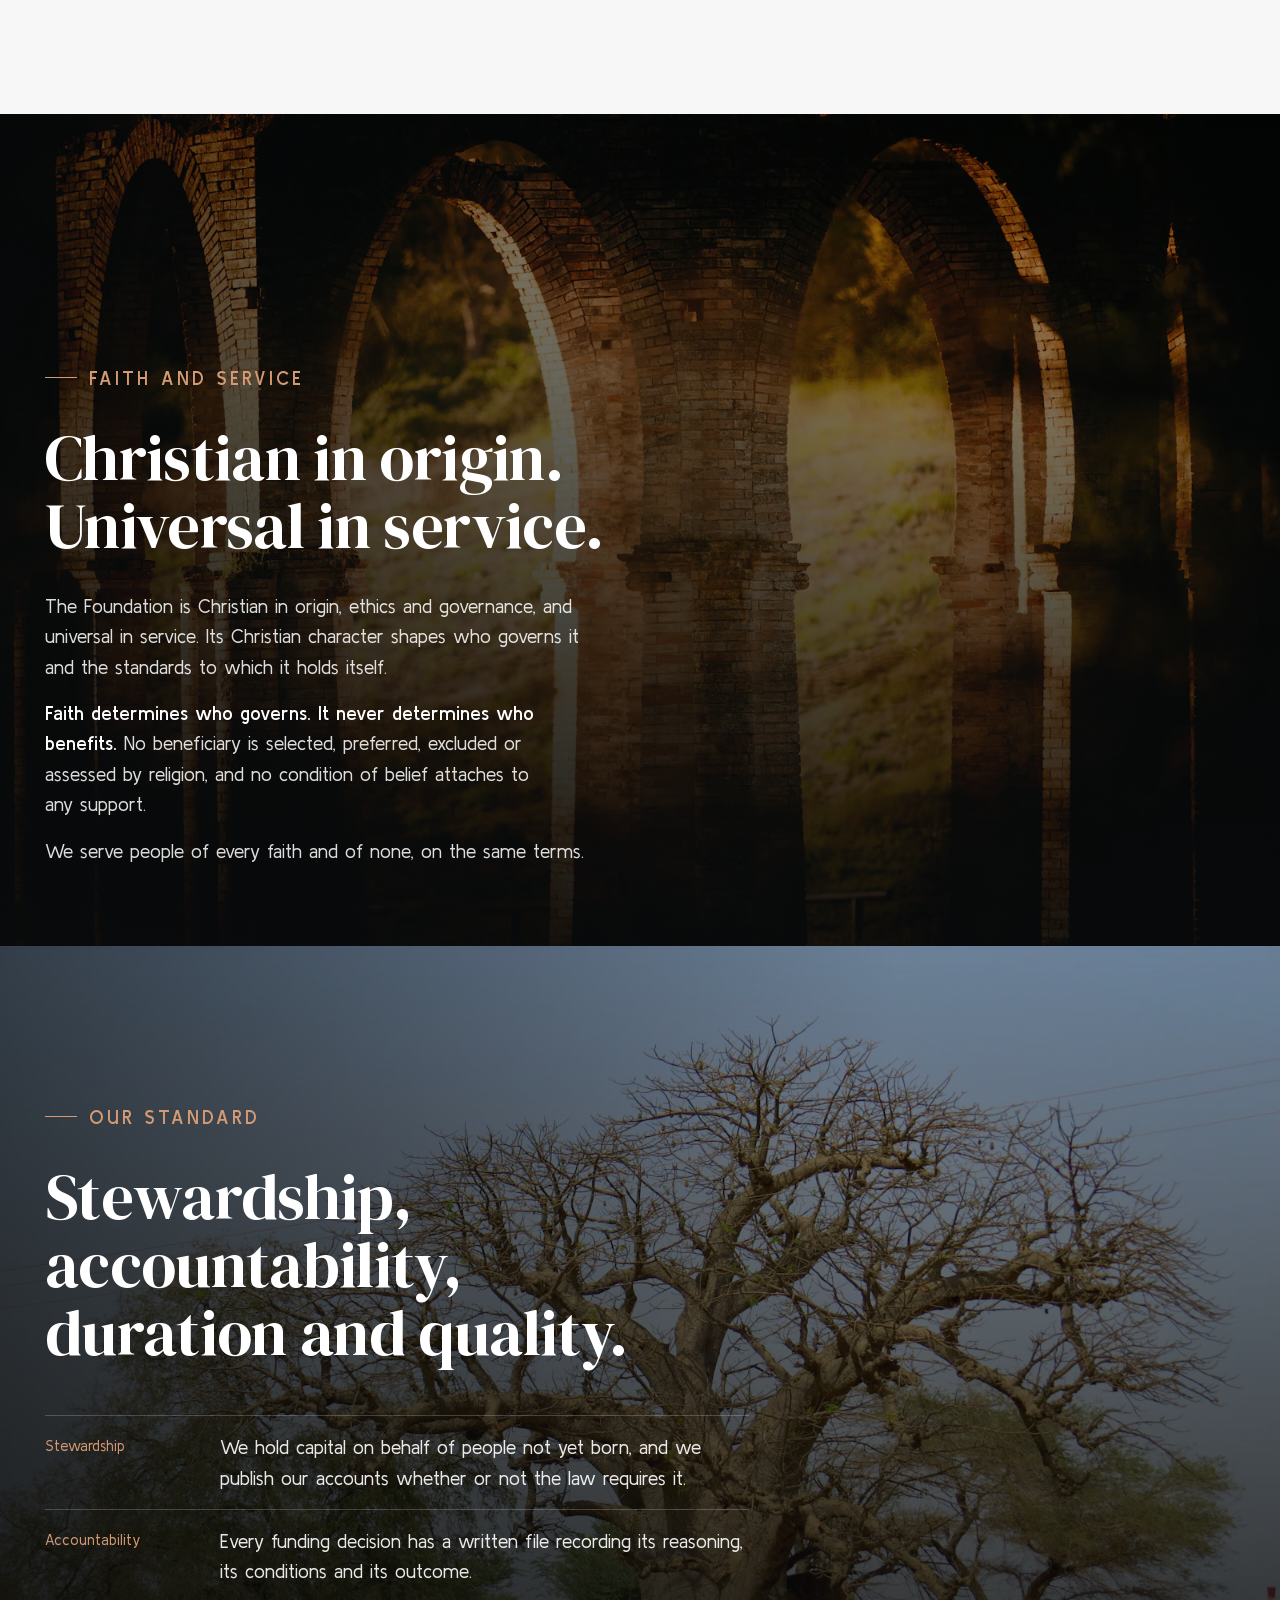
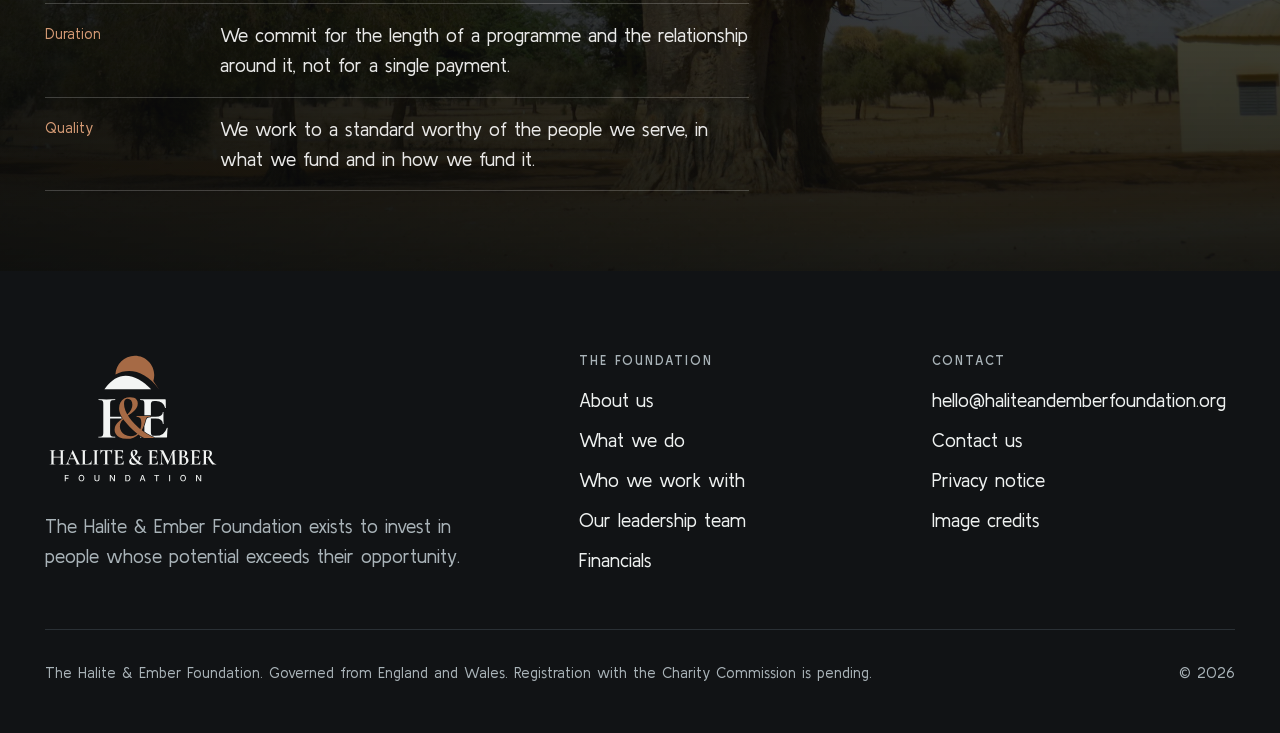
==== commit cdb3d08f: "feat: question style navigation, Financials page and Home hero film Menu labels become About us, Wha" ====
--- a/about/index.html
+++ b/about/index.html
@@ -3,7 +3,7 @@
 <head>
 <meta charset="utf-8">
 <meta name="viewport" content="width=device-width, initial-scale=1">
-<title>About &bull; The Halite &amp; Ember Foundation</title>
+<title>About us &bull; The Halite &amp; Ember Foundation</title>
 <meta name="description" content="The mission, charitable objects and principles of the Halite &amp; Ember Foundation: Christian in origin, ethics and governance, and universal in service.">
 <link rel="canonical" href="https://haliteandemberfoundation.org/about/">
 <meta property="og:type" content="website">
@@ -33,12 +33,11 @@
     </a>
     <nav aria-label="Main">
       <ul class="nav-list">
-        <li><a class="nav-link" href="/">Home</a></li>
-        <li><a class="nav-link" href="/about/" aria-current="page">About</a></li>
-        <li><a class="nav-link" href="/programmes/">Programmes</a></li>
-        <li><a class="nav-link" href="/partners/">Partners</a></li>
-        <li><a class="nav-link" href="/governance/">Governance</a></li>
-        <li><a class="nav-link" href="/contact/">Contact</a></li>
+        <li><a class="nav-link" href="/about/" aria-current="page">About us</a></li>
+        <li><a class="nav-link" href="/programmes/">What we do</a></li>
+        <li><a class="nav-link" href="/partners/">Who we work with</a></li>
+        <li><a class="nav-link" href="/governance/">Our leadership team</a></li>
+        <li><a class="nav-link" href="/contact/">Contact us</a></li>
       </ul>
     </nav>
     <button class="icon-button theme-toggle" type="button" aria-label="Switch theme">
@@ -54,12 +53,11 @@
 <div class="menu" id="menu">
   <nav aria-label="Main, small screens">
     <ol class="menu-list">
-      <li><a href="/"><span>01</span>Home</a></li>
-      <li><a href="/about/" aria-current="page"><span>02</span>About</a></li>
-      <li><a href="/programmes/"><span>03</span>Programmes</a></li>
-      <li><a href="/partners/"><span>04</span>Partners</a></li>
-      <li><a href="/governance/"><span>05</span>Governance</a></li>
-      <li><a href="/contact/"><span>06</span>Contact</a></li>
+      <li><a href="/about/" aria-current="page"><span>01</span>About us</a></li>
+      <li><a href="/programmes/"><span>02</span>What we do</a></li>
+      <li><a href="/partners/"><span>03</span>Who we work with</a></li>
+      <li><a href="/governance/"><span>04</span>Our leadership team</a></li>
+      <li><a href="/contact/"><span>05</span>Contact us</a></li>
     </ol>
   </nav>
   <div class="menu-foot">
@@ -78,7 +76,7 @@
     </div>
     <div class="wrap">
       <div class="hero-content">
-        <p class="eyebrow">About the Foundation</p>
+        <p class="eyebrow">About us</p>
         <h1 id="page-title">A long-term commitment to human potential.</h1>
         <p class="hero-mission">The Halite &amp; Ember Foundation is governed from England and Wales, with Nigeria as its first operating country. It is Christian in origin, ethics and governance, and universal in service.</p>
       </div>
@@ -191,17 +189,18 @@
       <nav aria-label="Footer">
         <p class="footer-heading">The Foundation</p>
         <ul class="footer-links">
-          <li><a href="/about/">About</a></li>
-          <li><a href="/programmes/">Programmes</a></li>
-          <li><a href="/partners/">Partners</a></li>
-          <li><a href="/governance/">Governance</a></li>
+          <li><a href="/about/">About us</a></li>
+          <li><a href="/programmes/">What we do</a></li>
+          <li><a href="/partners/">Who we work with</a></li>
+          <li><a href="/governance/">Our leadership team</a></li>
+          <li><a href="/financials/">Financials</a></li>
         </ul>
       </nav>
       <div>
         <p class="footer-heading">Contact</p>
         <ul class="footer-links">
           <li><a href="mailto:hello@haliteandemberfoundation.org">hello@haliteandemberfoundation.org</a></li>
-          <li><a href="/contact/">Contact</a></li>
+          <li><a href="/contact/">Contact us</a></li>
           <li><a href="/privacy/">Privacy notice</a></li>
           <li><a href="/credits/">Image credits</a></li>
         </ul>
--- a/assets/css/site.css
+++ b/assets/css/site.css
@@ -388,6 +388,8 @@
   padding-inline: 0.125rem;
   color: var(--muted);
   font-size: 0.9375rem;
+  font-weight: 600;
+  white-space: nowrap;
   text-decoration: none;
   transition: color 200ms var(--ease);
 }
@@ -446,7 +448,8 @@
 html:not(.enhanced) .nav-list { display: flex; flex-wrap: wrap; gap: 0 1.25rem; }
 html:not(.enhanced) .header-inner { flex-wrap: wrap; height: auto; padding-block: 0.5rem; }
 
-@media (min-width: 60rem) {
+/* 68rem: the point where the five longer labels fit on one line beside the brand. */
+@media (min-width: 68rem) {
   .nav-list, html:not(.enhanced) .nav-list { display: flex; gap: clamp(1.25rem, 2vw, 2.25rem); }
   .nav-list { margin-right: var(--space-s); }
   .menu-toggle { display: none; }
@@ -551,7 +554,7 @@
 }
 .menu-open .site-header.is-scrolled { background: transparent; border-bottom-color: transparent; color: #fff; }
 
-@media (min-width: 60rem) { .menu { display: none; } }
+@media (min-width: 68rem) { .menu { display: none; } }
 
 /* Hero: home --------------------------------------------------------------- */
 
@@ -576,6 +579,33 @@
   z-index: -2;
 }
 .hero-media img { object-position: 62% 50%; animation: settle 2.4s var(--ease) both; }
+/* Home film: sits over the still and fades in once it is playing. site.js only
+   loads it on larger screens, and never for reduced motion or data saving. */
+.hero-video {
+  position: absolute;
+  inset: 0;
+  width: 100%;
+  height: 100%;
+  object-fit: cover;
+  object-position: 62% 50%;
+  opacity: 0;
+  transition: opacity 1200ms var(--ease);
+}
+.hero-video.is-playing { opacity: 1; }
+.hero-note { display: flex; align-items: center; gap: var(--space-s); }
+.film-toggle {
+  min-height: 2.75rem;
+  padding: 0 1rem;
+  border: 1px solid rgb(255 255 255 / 0.4);
+  border-radius: 999px;
+  background: none;
+  color: #fff;
+  font: inherit;
+  font-size: 0.8125rem;
+  letter-spacing: 0.04em;
+  cursor: pointer;
+}
+.film-toggle:hover { border-color: #fff; }
 .hero::after {
   content: "";
   position: absolute;
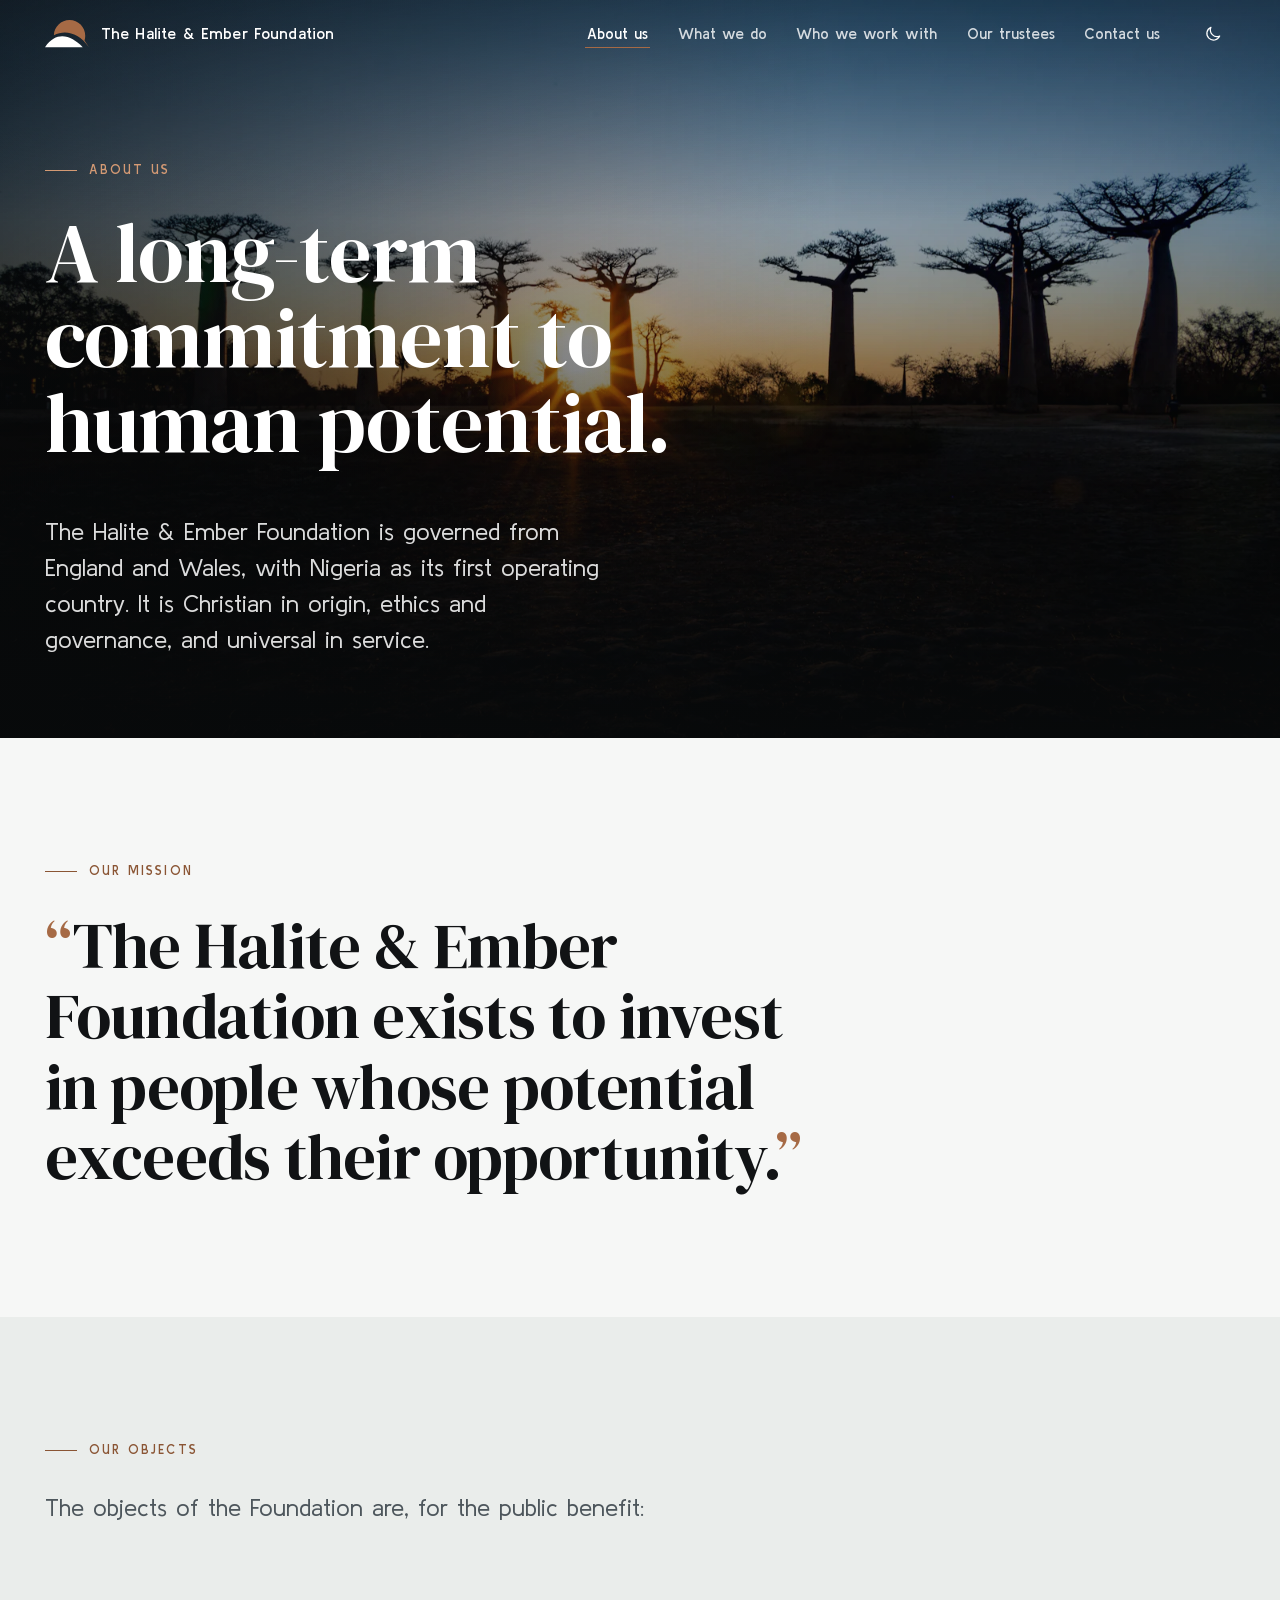
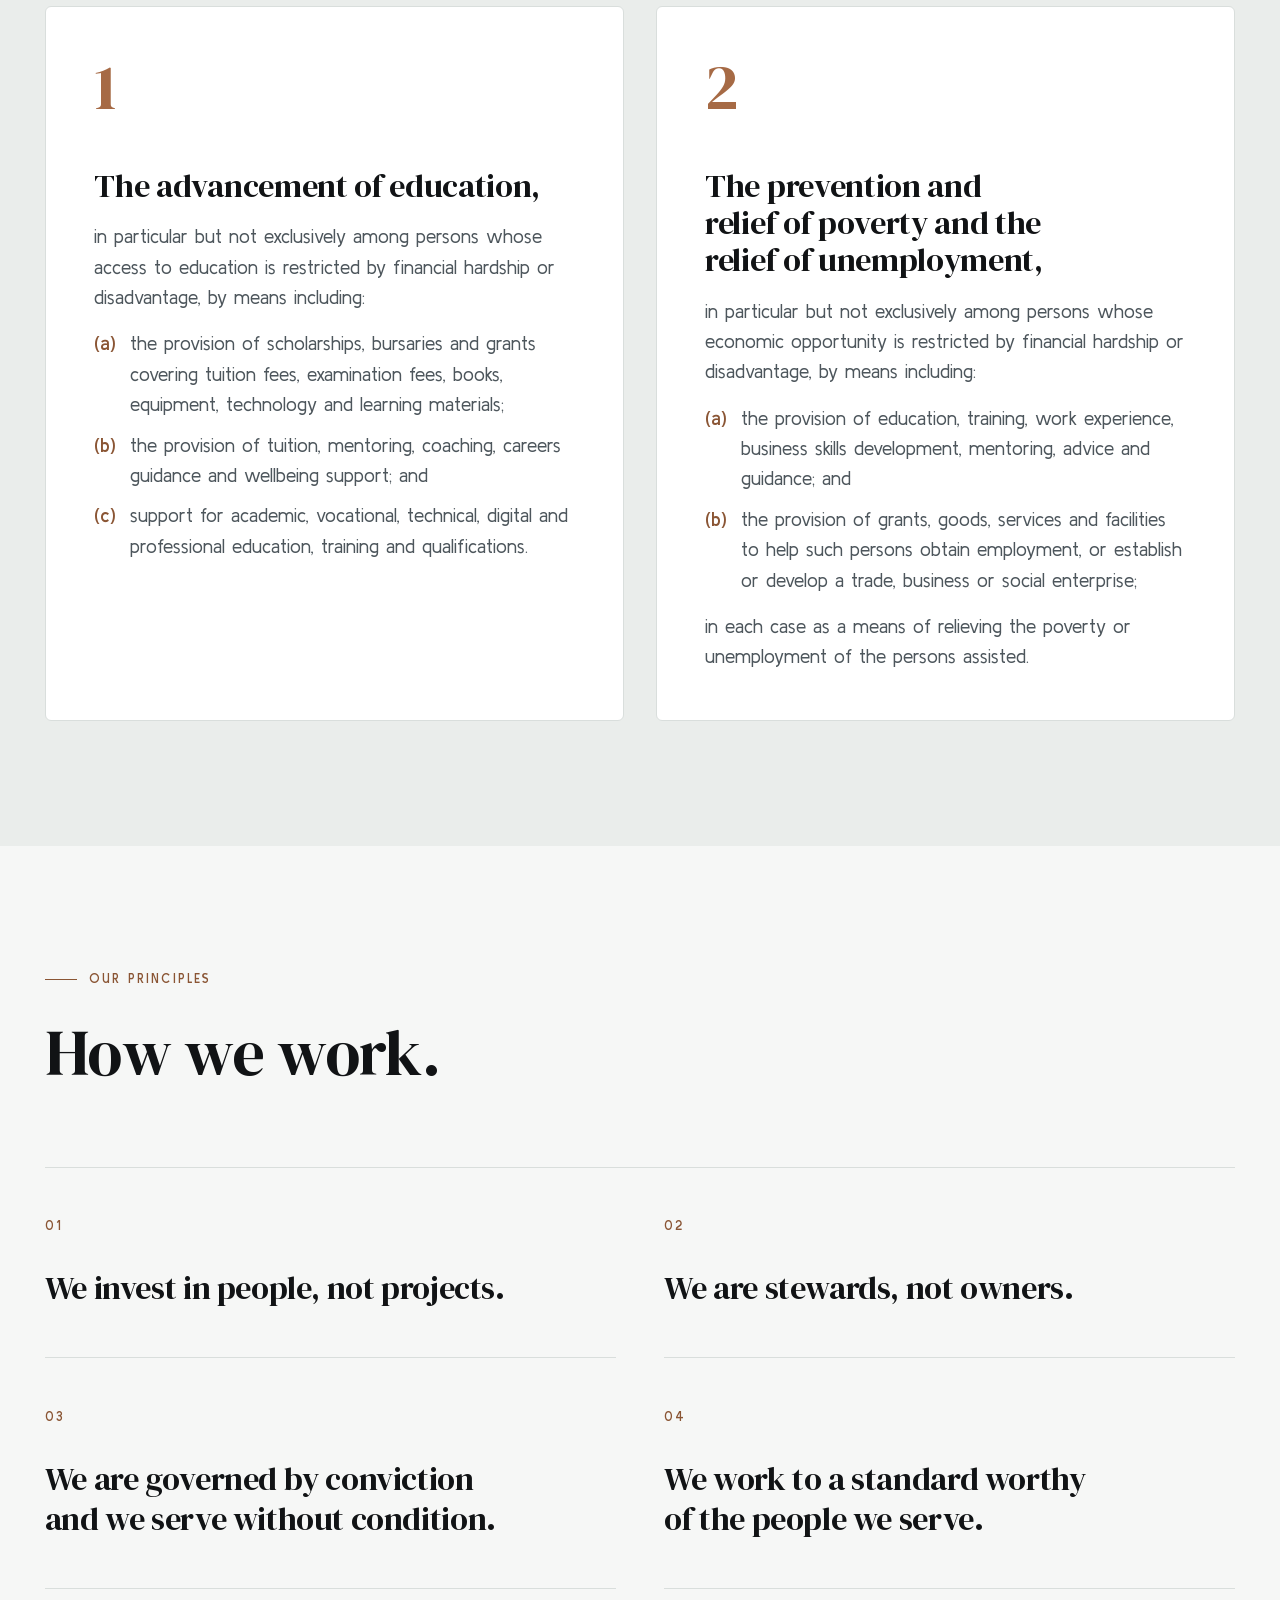
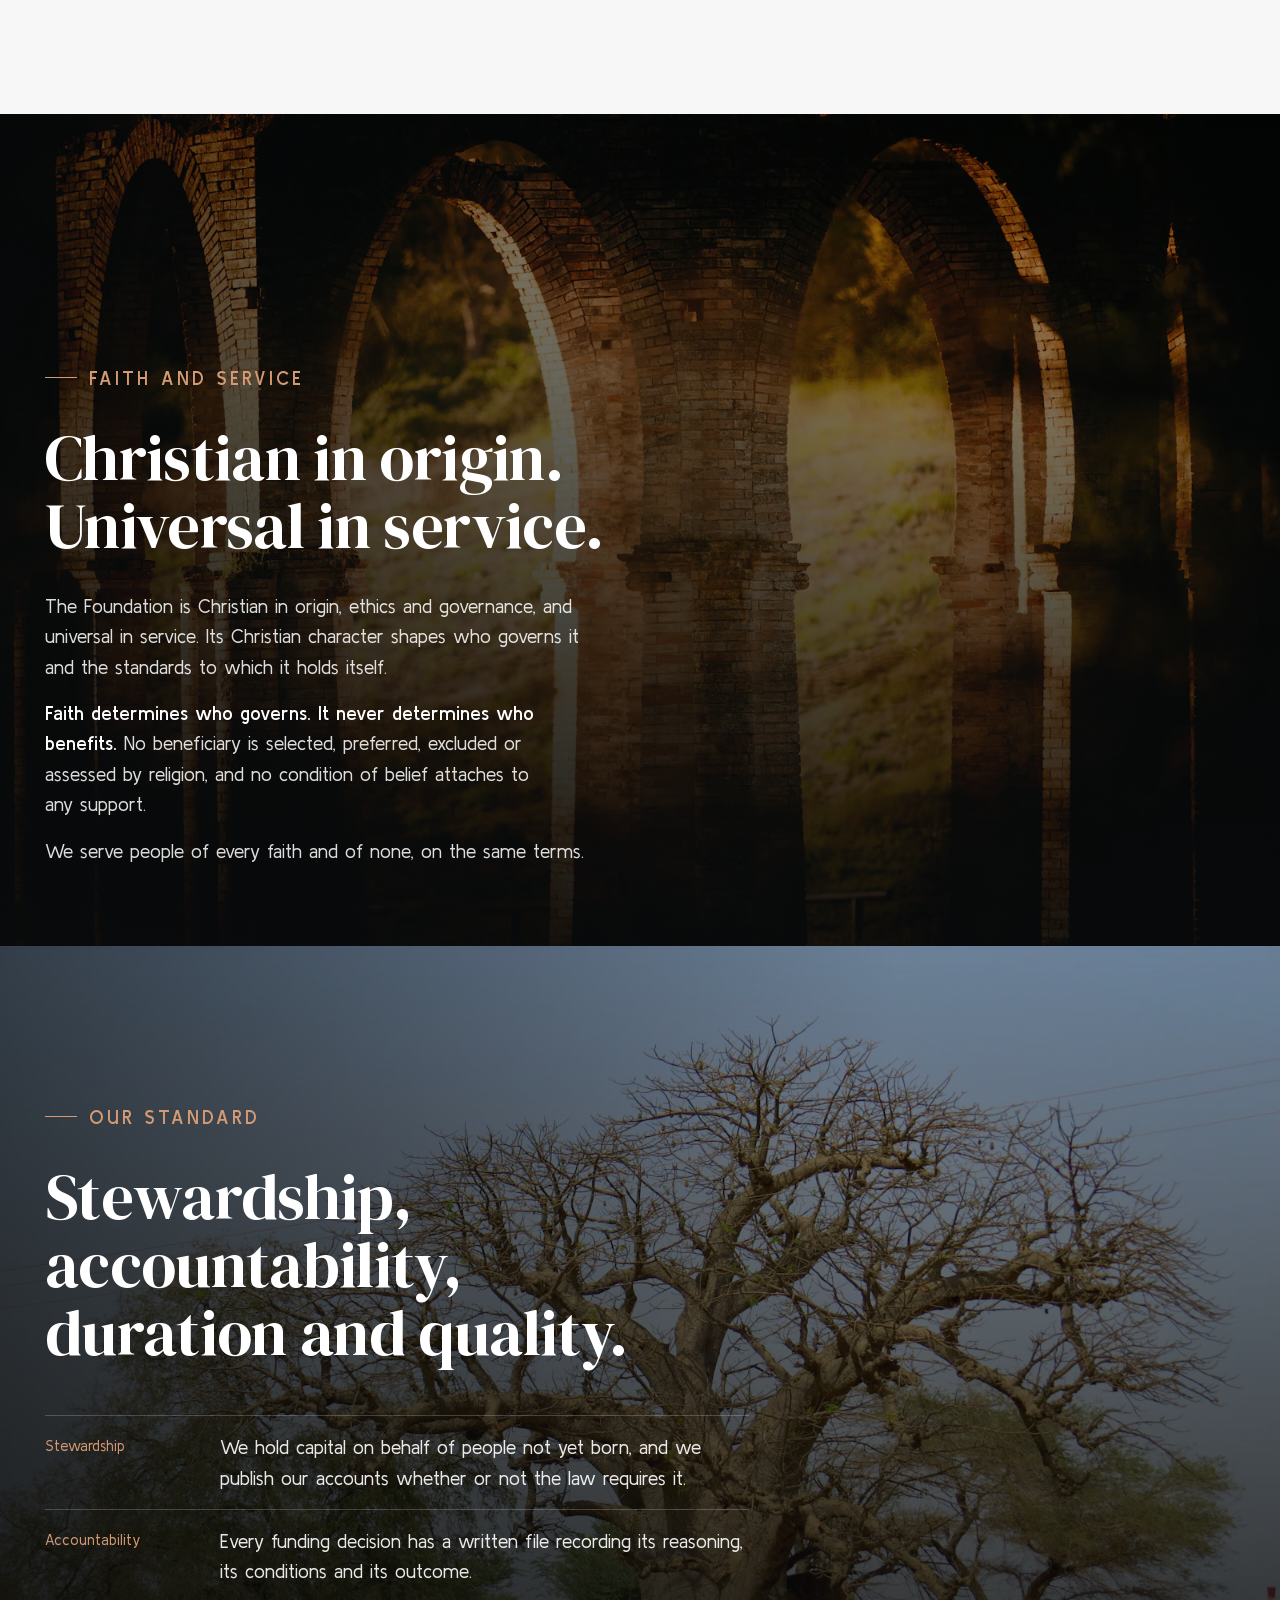
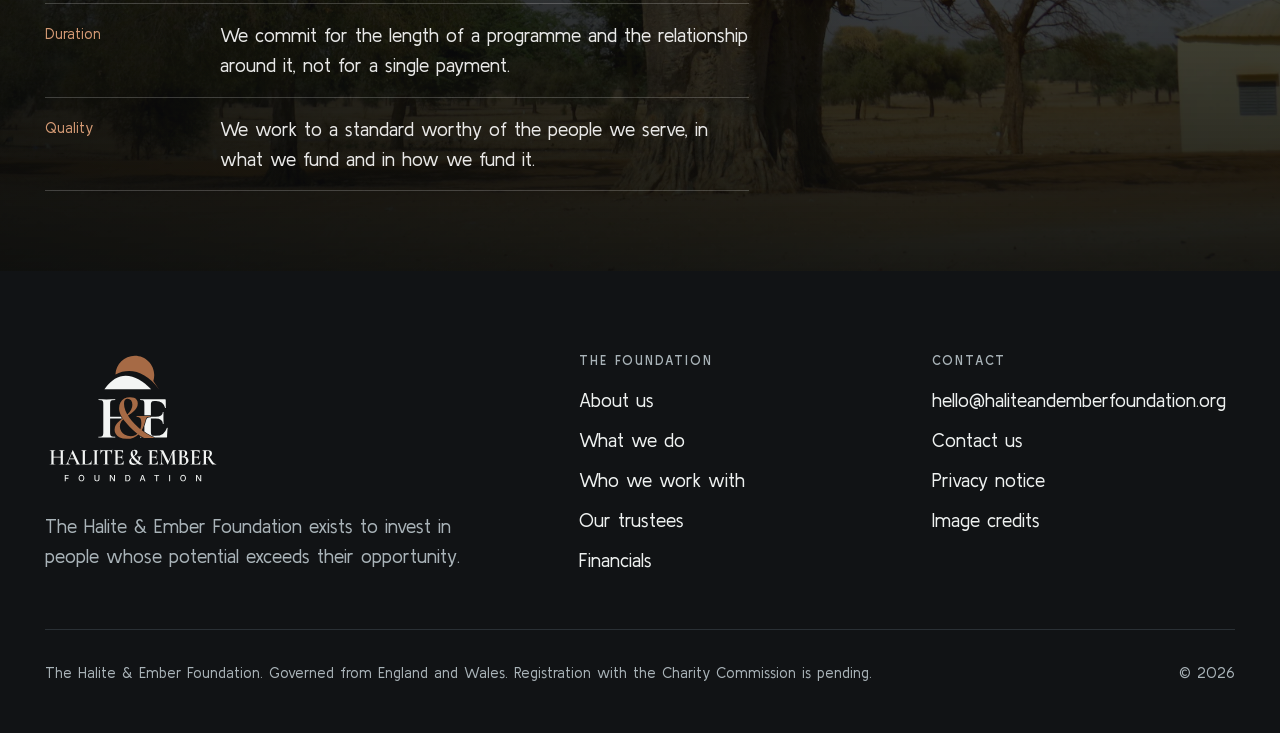
==== commit c3a18065: "fix: menu label Our trustees in place of Our leadership team" ====
--- a/about/index.html
+++ b/about/index.html
@@ -36,7 +36,7 @@
         <li><a class="nav-link" href="/about/" aria-current="page">About us</a></li>
         <li><a class="nav-link" href="/programmes/">What we do</a></li>
         <li><a class="nav-link" href="/partners/">Who we work with</a></li>
-        <li><a class="nav-link" href="/governance/">Our leadership team</a></li>
+        <li><a class="nav-link" href="/governance/">Our trustees</a></li>
         <li><a class="nav-link" href="/contact/">Contact us</a></li>
       </ul>
     </nav>
@@ -56,7 +56,7 @@
       <li><a href="/about/" aria-current="page"><span>01</span>About us</a></li>
       <li><a href="/programmes/"><span>02</span>What we do</a></li>
       <li><a href="/partners/"><span>03</span>Who we work with</a></li>
-      <li><a href="/governance/"><span>04</span>Our leadership team</a></li>
+      <li><a href="/governance/"><span>04</span>Our trustees</a></li>
       <li><a href="/contact/"><span>05</span>Contact us</a></li>
     </ol>
   </nav>
@@ -192,7 +192,7 @@
           <li><a href="/about/">About us</a></li>
           <li><a href="/programmes/">What we do</a></li>
           <li><a href="/partners/">Who we work with</a></li>
-          <li><a href="/governance/">Our leadership team</a></li>
+          <li><a href="/governance/">Our trustees</a></li>
           <li><a href="/financials/">Financials</a></li>
         </ul>
       </nav>
--- a/assets/css/site.css
+++ b/assets/css/site.css
@@ -693,6 +693,22 @@
   inset: 0;
   z-index: -1;
   background: linear-gradient(0deg, rgb(8 10 11 / 0.88) 0%, rgb(8 10 11 / 0.35) 60%, rgb(8 10 11 / 0.15) 100%);
+}
+/* A band that fades between several photographs. The first shows without
+   site.js; the script advances them and offers a pause button. */
+/* The incoming photograph fades in slowly on top; the outgoing one stays put
+   underneath until that fade has finished, so the band never dips to black. */
+.media-band--slides > img { opacity: 0; transition: opacity 0s linear 2500ms; }
+.media-band--slides > img.is-active { opacity: 1; z-index: -1; transition: opacity 2500ms ease-in-out; }
+/* A band as tall as the Home hero, with the hero's extra shade behind the text. */
+.media-band--full { min-height: 100vh; min-height: 100svh; }
+/* Narrow screens crop hard, so keep the person in frame, not just the laptop. */
+.media-band--full > img { object-position: 34% 50%; }
+@media (min-width: 48rem) { .media-band--full > img { object-position: 58% 50%; } }
+.media-band--full::after {
+  background:
+    linear-gradient(0deg, rgb(8 10 11 / 0.9) 0%, rgb(8 10 11 / 0.4) 55%, rgb(8 10 11 / 0.2) 100%),
+    linear-gradient(90deg, rgb(8 10 11 / 0.6) 0%, rgb(8 10 11 / 0) 65%);
 }
 .media-band .eyebrow { color: #d49a74; }
 .media-band h2 { max-width: 20ch; font-size: var(--step-4); }
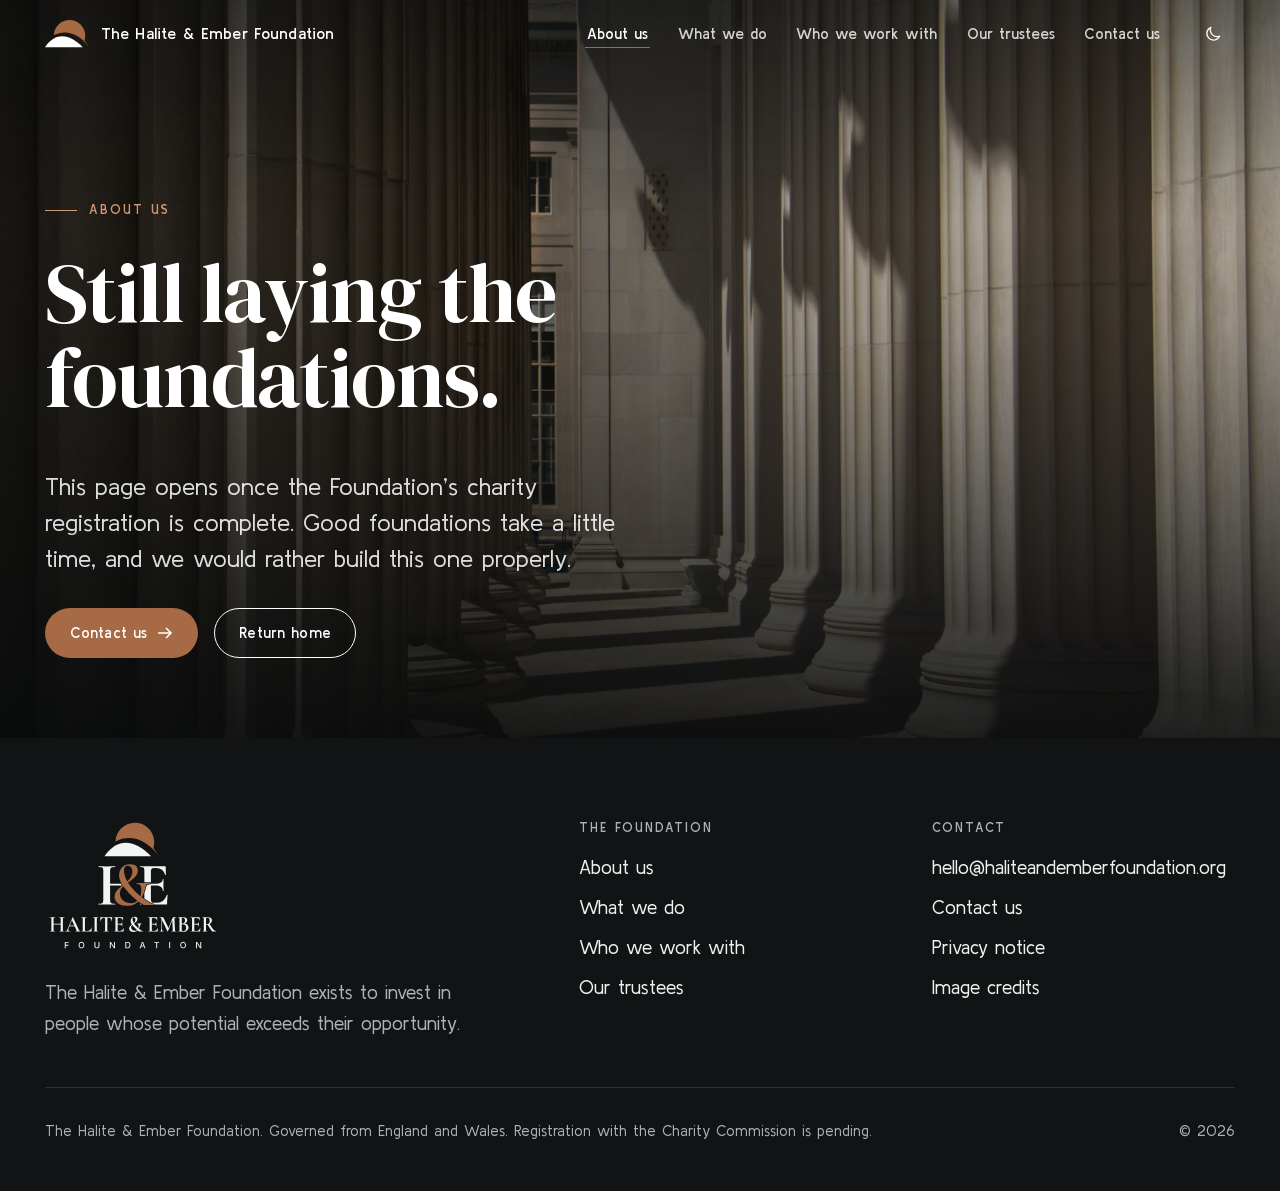
==== commit 9cc15789: "feat: holding site takes the new logo, menu wording and Home film Brings the public holding site in " ====
--- a/about/index.html
+++ b/about/index.html
@@ -4,14 +4,15 @@
 <meta charset="utf-8">
 <meta name="viewport" content="width=device-width, initial-scale=1">
 <title>About us &bull; The Halite &amp; Ember Foundation</title>
-<meta name="description" content="The mission, charitable objects and principles of the Halite &amp; Ember Foundation: Christian in origin, ethics and governance, and universal in service.">
+<meta name="description" content="The About page of the Halite &amp; Ember Foundation opens once its charity registration is complete.">
 <link rel="canonical" href="https://haliteandemberfoundation.org/about/">
 <meta property="og:type" content="website">
 <meta property="og:site_name" content="The Halite &amp; Ember Foundation">
-<meta property="og:title" content="About the Halite &amp; Ember Foundation">
-<meta property="og:description" content="A long-term commitment to human potential.">
+<meta property="og:title" content="About &bull; The Halite &amp; Ember Foundation">
+<meta property="og:description" content="Still laying the foundations.">
 <meta property="og:url" content="https://haliteandemberfoundation.org/about/">
-<meta property="og:image" content="https://haliteandemberfoundation.org/assets/img/baobab-sunset-1600.webp">
+<meta property="og:image" content="https://haliteandemberfoundation.org/assets/img/colonnade-1600.webp">
+<meta name="robots" content="noindex">
 <meta name="theme-color" content="#111315">
 <link rel="icon" href="/favicon.ico" sizes="32x32">
 <link rel="icon" href="/favicon.svg" type="image/svg+xml">
@@ -69,112 +70,23 @@
 <main id="main">
   <section class="hero hero--page" aria-labelledby="page-title">
     <div class="hero-media">
-      <img src="/assets/img/baobab-sunset-1600.webp"
-           srcset="/assets/img/baobab-sunset-800.webp 800w, /assets/img/baobab-sunset-1600.webp 1600w, /assets/img/baobab-sunset-2400.webp 2400w"
-           sizes="100vw" width="2400" height="1601" fetchpriority="high"
-           alt="Baobab trees silhouetted against the setting sun">
+      <img src="/assets/img/colonnade-1600.webp"
+           srcset="/assets/img/colonnade-800.webp 800w, /assets/img/colonnade-1600.webp 1600w, /assets/img/colonnade-2400.webp 2400w"
+           sizes="100vw" width="2400" height="1600" fetchpriority="high"
+           alt="A row of stone columns casting long shadows in the sun">
     </div>
     <div class="wrap">
       <div class="hero-content">
         <p class="eyebrow">About us</p>
-        <h1 id="page-title">A long-term commitment to human potential.</h1>
-        <p class="hero-mission">The Halite &amp; Ember Foundation is governed from England and Wales, with Nigeria as its first operating country. It is Christian in origin, ethics and governance, and universal in service.</p>
+        <h1 id="page-title">Still laying the foundations.</h1>
+        <p class="hero-mission">This page opens once the Foundation&rsquo;s charity registration is complete. Good foundations take a little time, and we would rather build this one properly.</p>
+        <div class="actions">
+          <a class="button button--copper" href="/contact/">Contact us <svg class="arrow" width="16" height="16" viewBox="0 0 16 16" aria-hidden="true"><path d="M1 8h13M9 3l5 5-5 5" fill="none" stroke="currentColor" stroke-width="1.5"/></svg></a>
+          <a class="button button--ghost" href="/">Return home</a>
+        </div>
       </div>
     </div>
   </section>
-
-  <section class="section" aria-labelledby="mission-title">
-    <div class="wrap" data-reveal>
-      <h2 id="mission-title" class="eyebrow">Our mission</h2>
-      <figure class="mission-quote">
-        <p>The Halite &amp; Ember Foundation exists to invest in people whose potential exceeds their opportunity.</p>
-      </figure>
-    </div>
-  </section>
-
-  <section class="section section--sunken" aria-labelledby="objects-title">
-    <div class="wrap">
-      <div class="section-head" data-reveal>
-        <h2 id="objects-title" class="eyebrow">Our objects</h2>
-        <p class="lede">The objects of the Foundation are, for the public benefit:</p>
-      </div>
-      <ol class="objects">
-        <li class="object" data-reveal>
-          <h3>The advancement of education,</h3>
-          <p>in particular but not exclusively among persons whose access to education is restricted by financial hardship or disadvantage, by means including:</p>
-          <ol class="object-means">
-            <li>the provision of scholarships, bursaries and grants covering tuition fees, examination fees, books, equipment, technology and learning materials;</li>
-            <li>the provision of tuition, mentoring, coaching, careers guidance and wellbeing support; and</li>
-            <li>support for academic, vocational, technical, digital and professional education, training and qualifications.</li>
-          </ol>
-        </li>
-        <li class="object" data-reveal="1">
-          <h3>The prevention and relief of poverty and the relief of unemployment,</h3>
-          <p>in particular but not exclusively among persons whose economic opportunity is restricted by financial hardship or disadvantage, by means including:</p>
-          <ol class="object-means">
-            <li>the provision of education, training, work experience, business skills development, mentoring, advice and guidance; and</li>
-            <li>the provision of grants, goods, services and facilities to help such persons obtain employment, or establish or develop a trade, business or social enterprise;</li>
-          </ol>
-          <p>in each case as a means of relieving the poverty or unemployment of the persons assisted.</p>
-        </li>
-      </ol>
-    </div>
-  </section>
-
-  <section class="section" aria-labelledby="principles-title">
-    <div class="wrap">
-      <div class="section-head" data-reveal>
-        <p class="eyebrow">Our principles</p>
-        <h2 id="principles-title" class="title">How we work.</h2>
-      </div>
-      <ol class="principles">
-        <li class="principle" data-reveal>
-          <h3>We invest in people, not projects.</h3>
-        </li>
-        <li class="principle" data-reveal="1">
-          <h3>We are stewards, not owners.</h3>
-        </li>
-        <li class="principle" data-reveal>
-          <h3>We are governed by conviction and we serve without condition.</h3>
-        </li>
-        <li class="principle" data-reveal="1">
-          <h3>We work to a standard worthy of the people we serve.</h3>
-        </li>
-      </ol>
-    </div>
-  </section>
-
-  <section class="media-band media-band--text" aria-labelledby="faith-title">
-    <img src="/assets/img/light-arches-1600.webp"
-           srcset="/assets/img/light-arches-800.webp 800w, /assets/img/light-arches-1600.webp 1600w, /assets/img/light-arches-2400.webp 2400w"
-           sizes="100vw" width="2400" height="1597" loading="lazy" decoding="async"
-           alt="Warm light falling through a row of stone arches">
-    <div class="wrap" data-reveal>
-      <p class="eyebrow">Faith and service</p>
-      <h2 id="faith-title">Christian in origin. Universal in service.</h2>
-      <p>The Foundation is Christian in origin, ethics and governance, and universal in service. Its Christian character shapes who governs it and the standards to which it holds itself.</p>
-      <p><strong>Faith determines who governs. It never determines who benefits.</strong> No beneficiary is selected, preferred, excluded or assessed by religion, and no condition of belief attaches to any support.</p>
-      <p>We serve people of every faith and of none, on the same terms.</p>
-    </div>
-  </section>
-
-  <section class="media-band media-band--text" aria-labelledby="standard-title">
-    <img src="/assets/img/baobab-tree-1600.webp"
-           srcset="/assets/img/baobab-tree-800.webp 800w, /assets/img/baobab-tree-1600.webp 1600w, /assets/img/baobab-tree-2400.webp 2400w"
-           sizes="100vw" width="2400" height="1800" loading="lazy" decoding="async"
-           alt="A great baobab tree standing alone on open ground">
-    <div class="wrap" data-reveal>
-      <p class="eyebrow">Our standard</p>
-      <h2 id="standard-title">Stewardship, accountability, duration and quality.</h2>
-      <dl class="facts">
-          <div><dt>Stewardship</dt><dd>We hold capital on behalf of people not yet born, and we publish our accounts whether or not the law requires it.</dd></div>
-          <div><dt>Accountability</dt><dd>Every funding decision has a written file recording its reasoning, its conditions and its outcome.</dd></div>
-          <div><dt>Duration</dt><dd>We commit for the length of a programme and the relationship around it, not for a single payment.</dd></div>
-          <div><dt>Quality</dt><dd>We work to a standard worthy of the people we serve, in what we fund and in how we fund it.</dd></div>
-        </dl>
-    </div>
-  </section>
-
 </main>
 
 <footer class="site-footer">
@@ -193,7 +105,6 @@
           <li><a href="/programmes/">What we do</a></li>
           <li><a href="/partners/">Who we work with</a></li>
           <li><a href="/governance/">Our trustees</a></li>
-          <li><a href="/financials/">Financials</a></li>
         </ul>
       </nav>
       <div>
--- a/assets/css/site.css
+++ b/assets/css/site.css
@@ -625,6 +625,11 @@
   color: rgb(255 255 255 / 0.86);
   font-size: var(--step-1);
   line-height: 1.5;
+}
+.hero-status {
+  margin-top: var(--space-m);
+  color: rgb(255 255 255 / 0.72);
+  font-size: var(--step-0);
 }
 .hero .button--ghost:hover { background: #fff; color: var(--ink); border-color: #fff; }
 .hero-foot {
